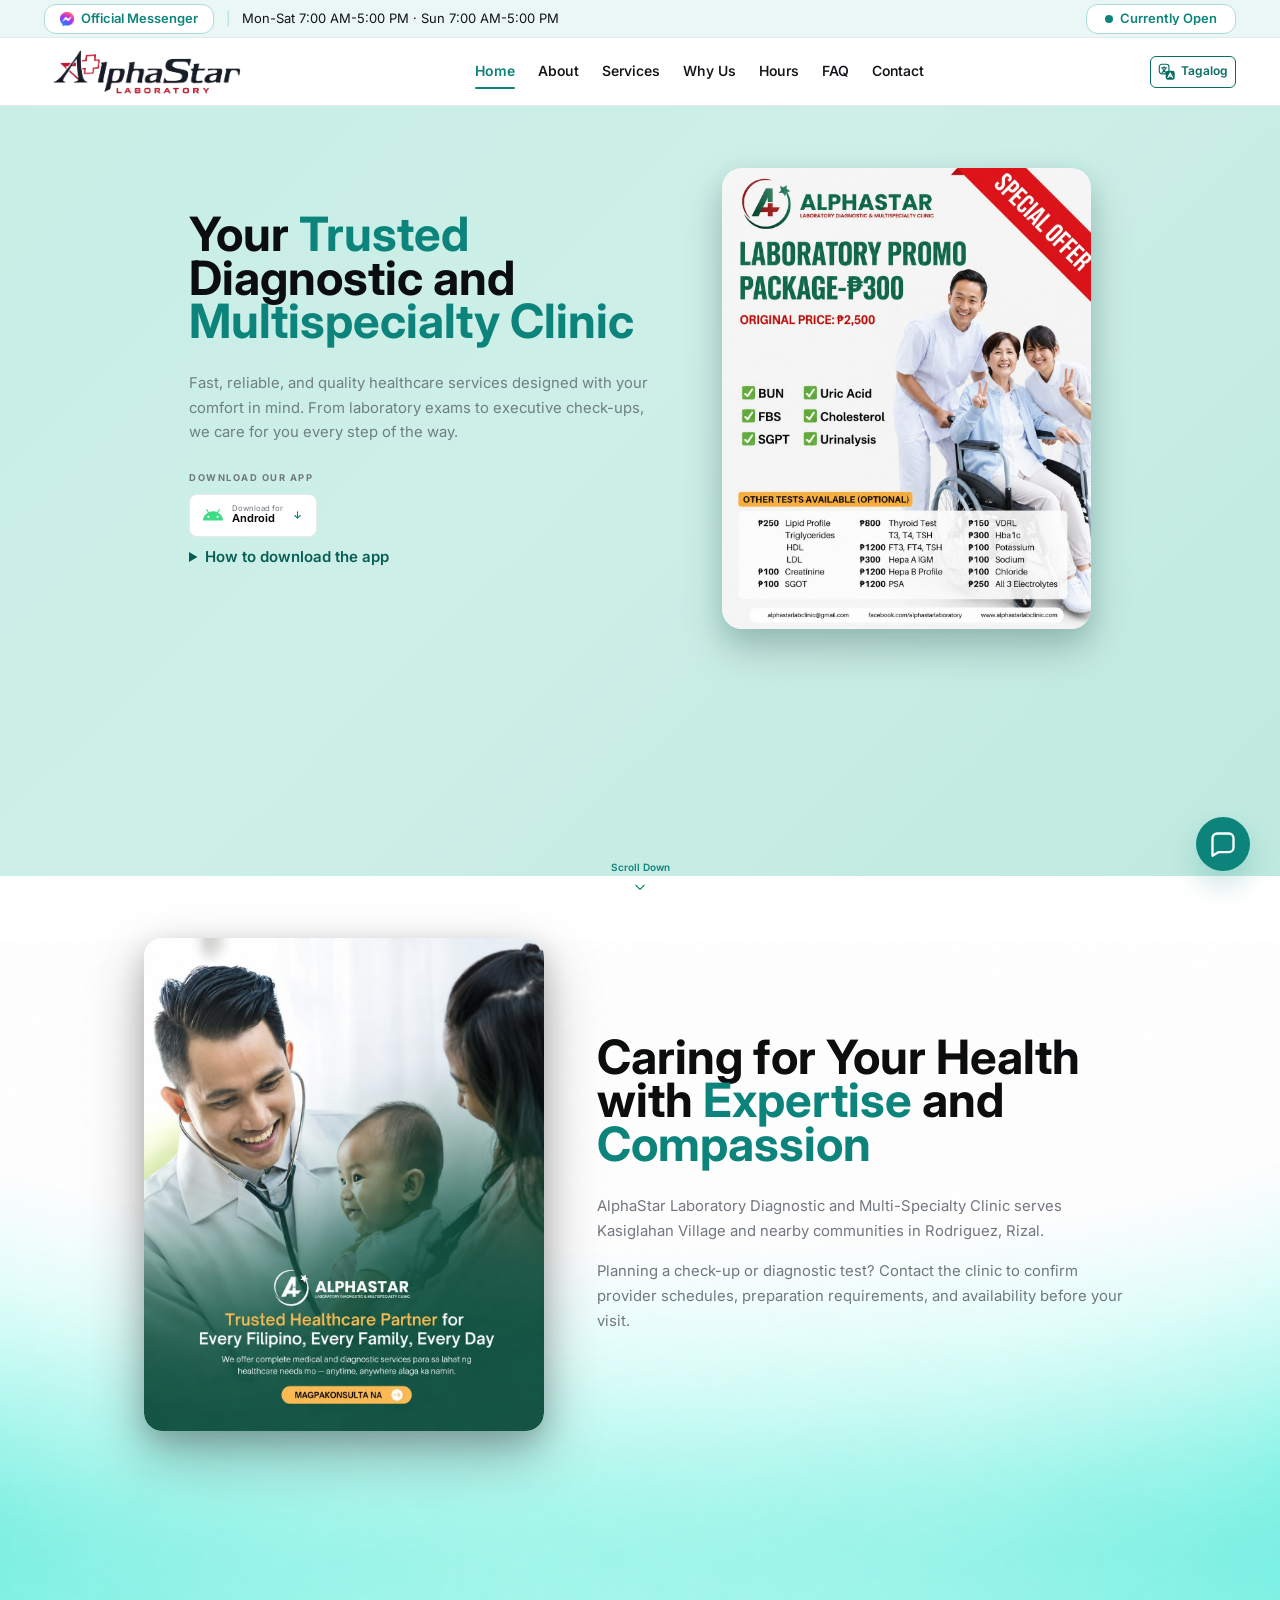
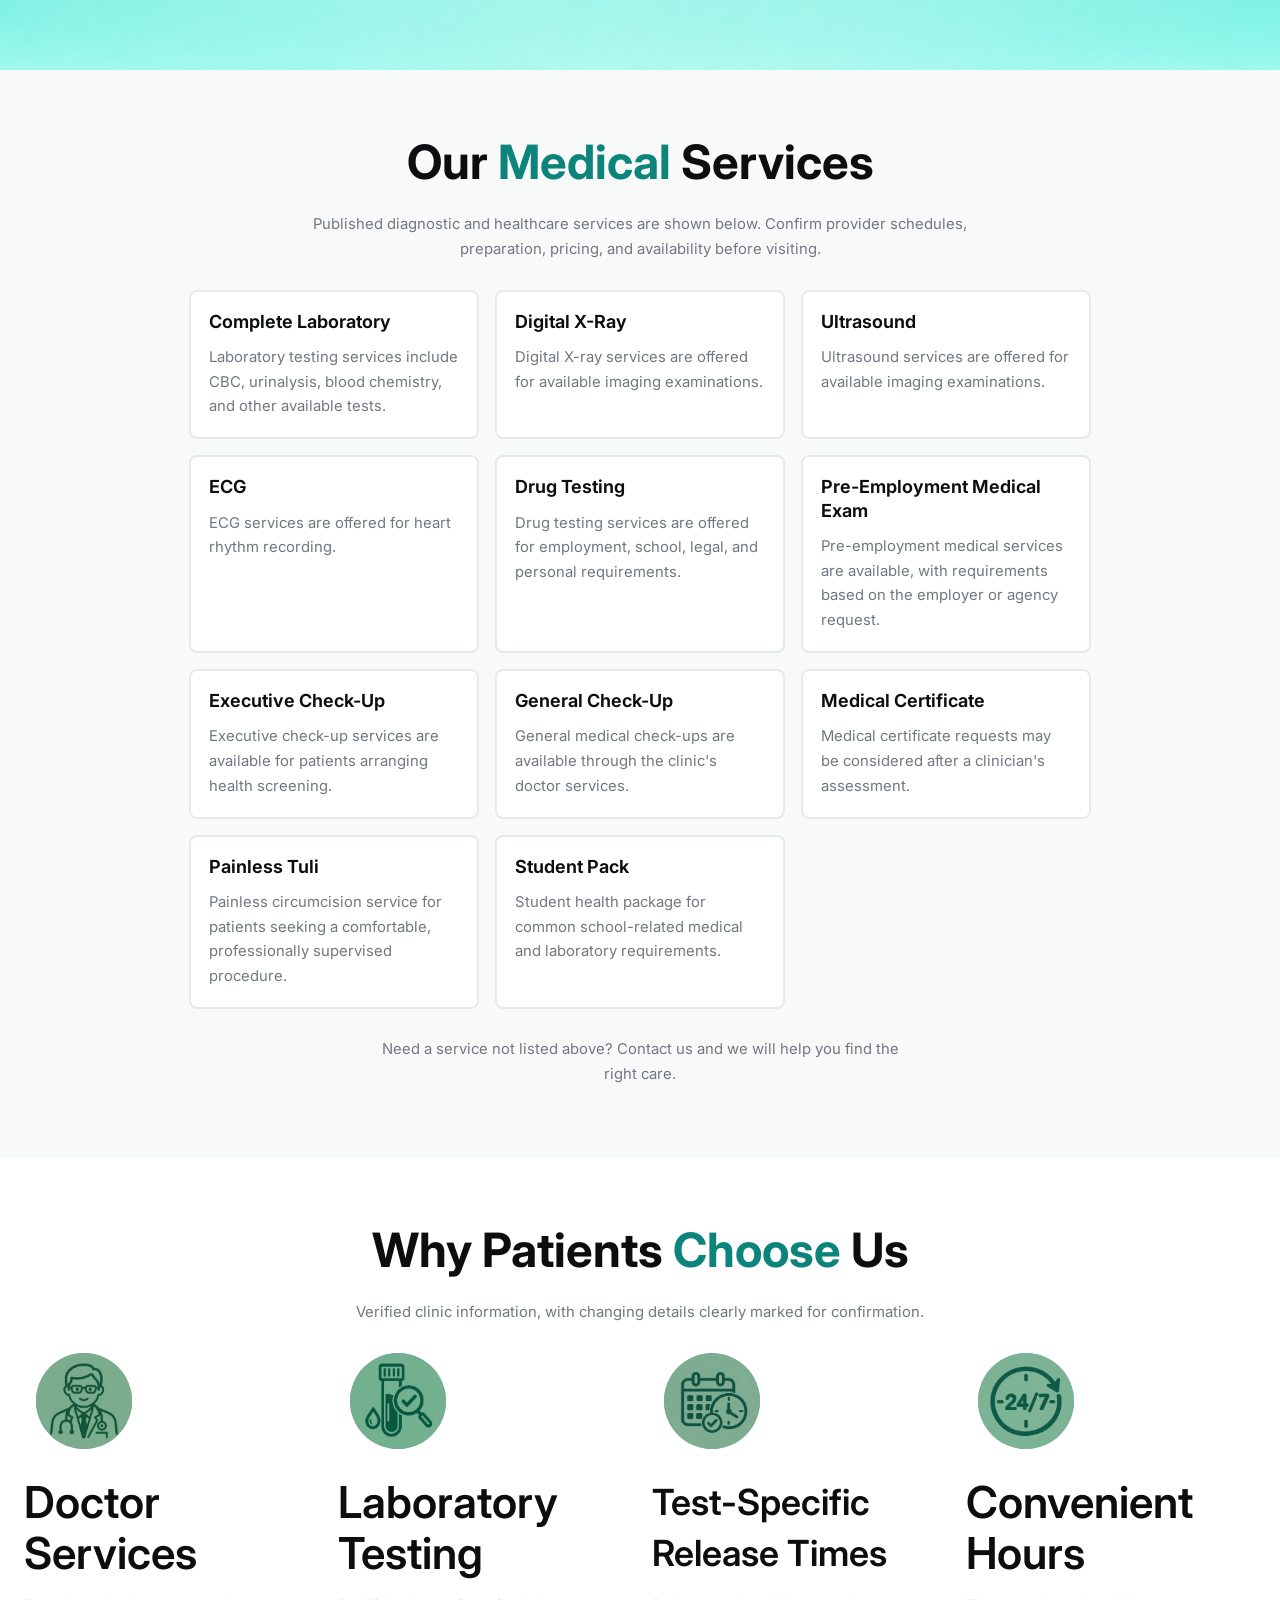
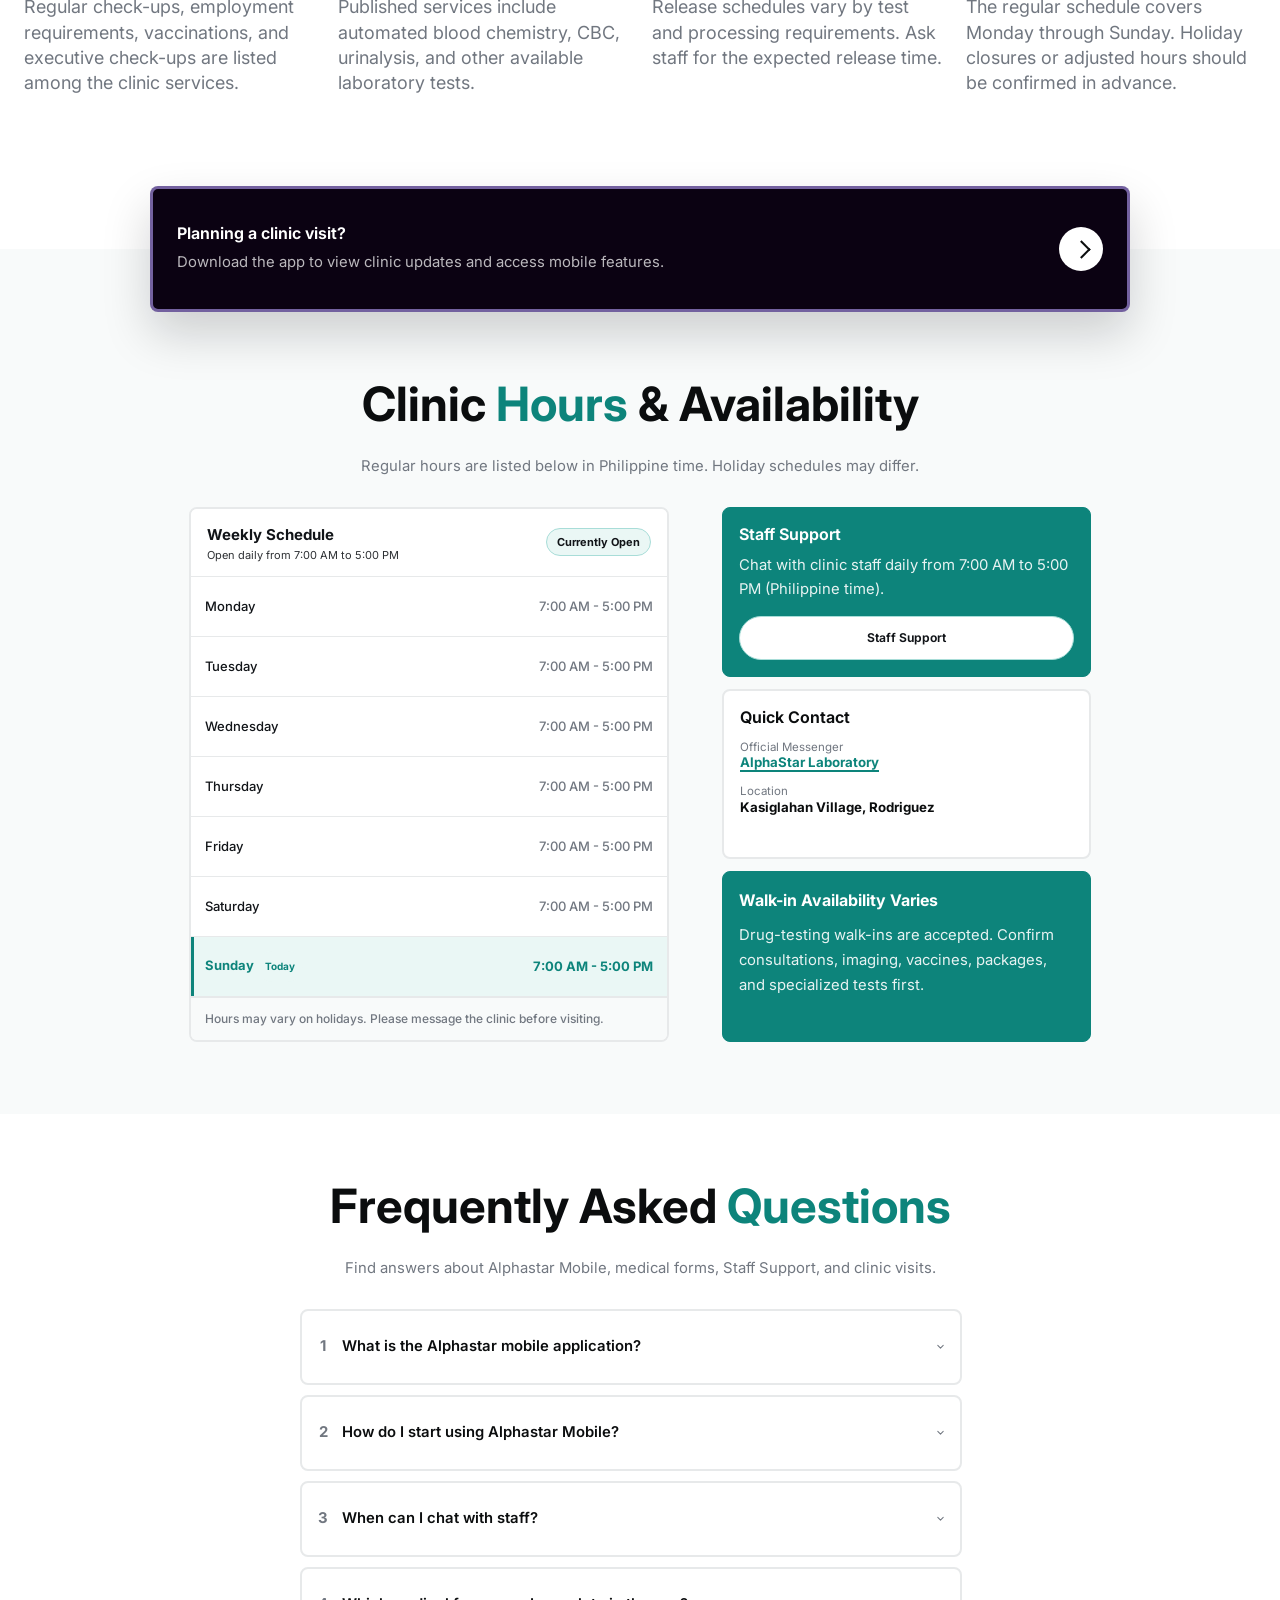
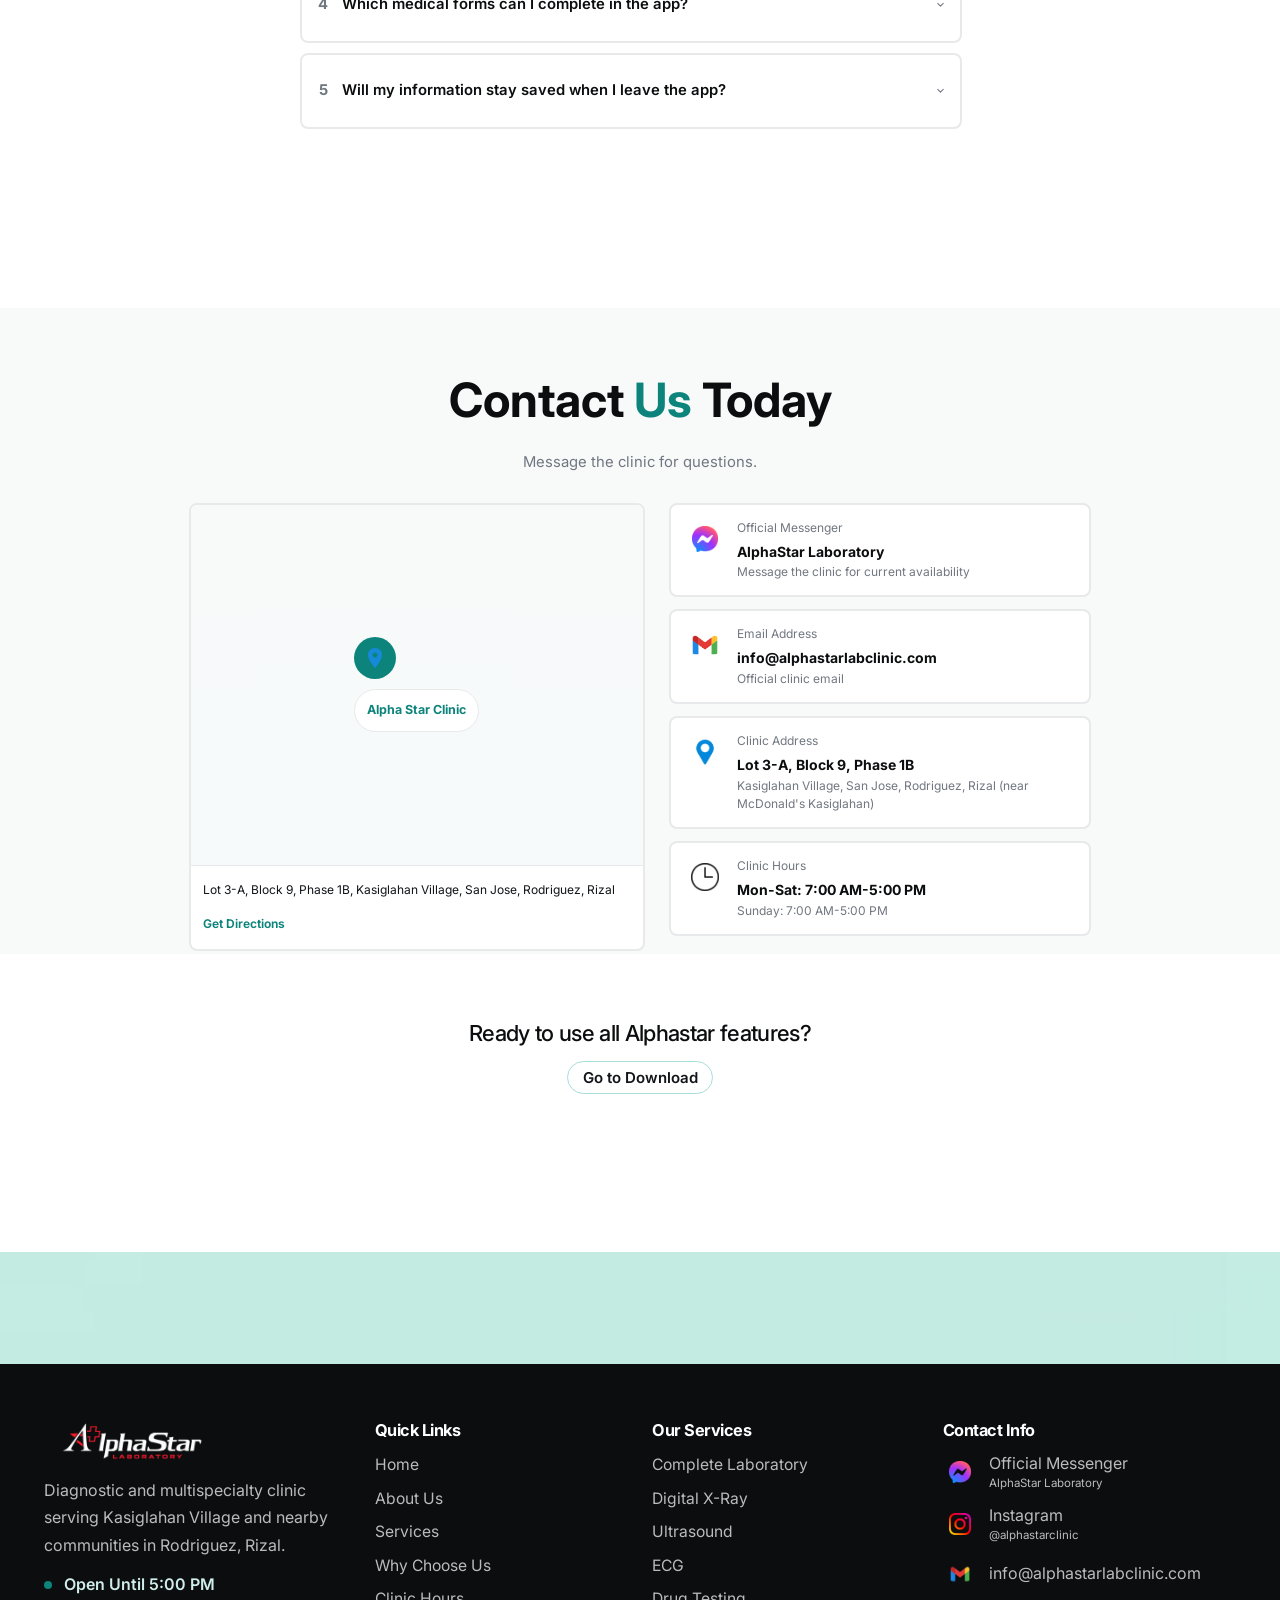
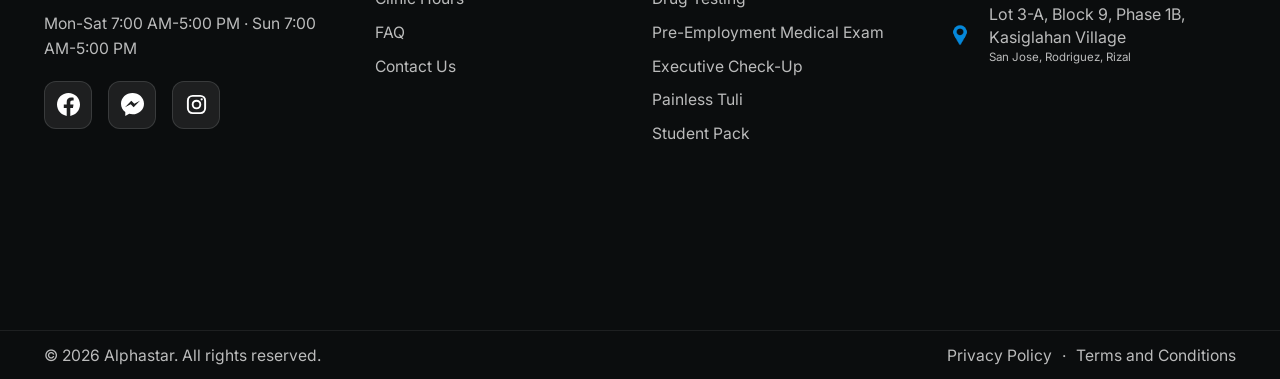
==== index.html @ 66fc7833 "Keep demo screens readable in the Android download guide" ====
<!DOCTYPE html>
<html lang="en">
<head>
  <meta charset="UTF-8" />
  <meta name="viewport" content="width=device-width, initial-scale=1.0" />
  <meta name="description" content="Alphastar - Trusted laboratory, diagnostic, and multispecialty clinic in Rodriguez, Rizal." />
  <meta name="application-name" content="Alphastar" />
  <title>Alphastar - Diagnostic and Multispecialty Clinic</title>
  <link rel="canonical" href="https://alphastarkasiglahan.com/" />
  <link rel="icon" type="image/png" sizes="200x200" href="assets/images/alphastarlogo.png" />
  <link rel="apple-touch-icon" href="assets/images/alphastarlogo.png" />
  <meta property="og:type" content="website" />
  <meta property="og:site_name" content="Alphastar" />
  <meta property="og:title" content="Alphastar - Diagnostic and Multispecialty Clinic" />
  <meta property="og:description" content="Trusted laboratory, diagnostic, and multispecialty clinic in Rodriguez, Rizal." />
  <meta property="og:url" content="https://alphastarkasiglahan.com/" />
  <meta property="og:image" content="https://alphastarkasiglahan.com/assets/images/alphastarlogo.png" />
  <meta property="og:image:width" content="200" />
  <meta property="og:image:height" content="200" />
  <meta property="og:image:alt" content="Alphastar logo" />
  <link rel="preconnect" href="https://fonts.googleapis.com" />
  <link rel="preconnect" href="https://fonts.gstatic.com" crossorigin />
  <link href="https://fonts.googleapis.com/css2?family=Inter:wght@300;400;500;600;700;800&amp;display=swap" rel="stylesheet" />
  <link rel="stylesheet" href="assets/css/main.css" />
  <link rel="stylesheet" href="assets/css/navbar.css?v=20261012-2" />
  <link rel="stylesheet" href="assets/css/hero.css?v=20260906-3" />
  <link rel="stylesheet" href="assets/css/about.css" />
  <link rel="stylesheet" href="assets/css/services.css" />
  <link rel="stylesheet" href="assets/css/why-us.css" />
  <link rel="stylesheet" href="assets/css/hours.css" />
  <link rel="stylesheet" href="assets/css/faq.css?v=20261011-1" />
  <link rel="stylesheet" href="assets/css/contact.css" />
  <link rel="stylesheet" href="assets/css/footer.css?v=20261012-1" />
  <link rel="stylesheet" href="assets/css/floating-btn.css?v=20260913-1" />
  <link rel="stylesheet" href="assets/css/premium-redesign.css?v=20261011-3" />
  <link rel="stylesheet" href="assets/css/section-layout.css?v=20261125-download-layout" />
  <link rel="stylesheet" href="assets/css/clinic-assistant.css?v=20261115-chat-flow" />
  <link rel="stylesheet" href="assets/css/site-language.css?v=20261012-6" />
  <link rel="stylesheet" href="assets/css/mobile-chrome.css?v=20261103-2" />
</head>
<body>
  <nav id="navbar">
    <div class="navbar-topbar">
      <div class="container topbar-inner" id="clinic-info" role="region" aria-label="Clinic information">
        <div class="topbar-left">
          <div class="topbar-messenger-item">
            <a href="https://m.me/alphastarlaboratory" target="_blank" rel="noopener" class="topbar-phone" aria-label="Message Alpha Star Laboratory Clinic on Messenger">
              <img class="messenger-logo-icon topbar-phone-icon" src="assets/images/messenger.png" alt="" aria-hidden="true" />
              <span data-i18n="messenger.official">Official Messenger</span>
            </a>
          </div>
          <span class="topbar-divider">|</span>
          <span class="topbar-hours"><span class="topbar-hours-session"><span data-i18n="days.monSat">Mon-Sat</span> <span class="topbar-time-range">7:00 AM-5:00 PM</span></span><span class="topbar-hours-divider"> &middot; </span><span class="topbar-hours-session"><span data-i18n="days.sun">Sun</span> <span class="topbar-time-range">7:00 AM-5:00 PM</span></span></span>
        </div>
        <div class="topbar-right">
          <span class="topbar-walkin"><span class="pulse-dot green-pulse"></span><span class="topbar-open-text">Currently Open</span></span>
        </div>
      </div>
    </div>
    <div class="navbar-main">
      <div class="container navbar-inner">
        <button type="button" class="navbar-logo" onclick="scrollToSection('#home')" aria-label="Go to home" data-i18n-aria-label="action.home">
          <img src="assets/images/Logo.png" alt="Alpha Star Laboratory Clinic" class="navbar-wordmark" />
        </button>
        <ul class="navbar-links" id="navbar-links">
          <li><a href="#home" class="nav-link" data-section="home" data-i18n="nav.home">Home</a></li>
          <li><a href="#about" class="nav-link" data-section="about" data-i18n="nav.about">About</a></li>
          <li><a href="#services" class="nav-link" data-section="services" data-i18n="nav.services">Services</a></li>
          <li><a href="#why-us" class="nav-link" data-section="why-us" data-i18n="nav.why">Why Us</a></li>
          <li><a href="#hours" class="nav-link" data-section="hours" data-i18n="nav.hours">Hours</a></li>
          <li><a href="#faq" class="nav-link" data-section="faq" data-i18n="nav.faq">FAQ</a></li>
          <li><a href="#contact" class="nav-link" data-section="contact" data-i18n="nav.contact">Contact</a></li>
        </ul>
        <div class="navbar-cta-group">
          <button type="button" class="site-language-toggle language-switch" id="site-language-toggle" aria-label="Switch website to Tagalog" title="Switch website to Tagalog" hidden><span class="language-switch-box"><svg class="site-language-icon language-switch-icon" viewBox="0 0 28 28" fill="none" aria-hidden="true" focusable="false"><rect x="2" y="2" width="15" height="15" rx="4" stroke="currentColor" stroke-width="1.8" /><path d="M5.5 7.5h8M9.5 5.5v2M7.2 7.5c.4 3.7 2.4 5.8 5.5 7.4M11.8 7.5c-.4 3.7-2.4 5.8-5.5 7.4" stroke="currentColor" stroke-width="1.6" stroke-linecap="round" stroke-linejoin="round" /><rect x="12" y="12" width="14" height="14" rx="3.5" fill="currentColor" /><path d="m15.5 22.5 3.5-7 3.5 7M16.5 20.5h5" stroke="#fff" stroke-width="1.8" stroke-linecap="round" stroke-linejoin="round" /></svg><span class="site-language-label">Tagalog</span></span></button>
          <button type="button" class="hamburger-btn" id="hamburger-btn" aria-label="Open menu" aria-expanded="false" aria-controls="mobile-menu">
            <span class="hamburger-bar"></span>
            <span class="hamburger-bar"></span>
            <span class="hamburger-bar"></span>
          </button>
        </div>
      </div>
    </div>
    <div class="mobile-menu" id="mobile-menu" hidden inert>
      <div class="mobile-menu-header"><h2 id="mobile-menu-title">Menu</h2><button type="button" class="mobile-menu-close" id="mobile-menu-close" aria-label="Close menu" data-i18n-aria-label="menu.close">&times;</button></div>
      <div class="mobile-menu-links">
      <a href="#home" class="mobile-link" data-i18n="nav.home">Home</a>
      <a href="#about" class="mobile-link" data-i18n="nav.about">About</a>
      <a href="#services" class="mobile-link" data-i18n="nav.services">Services</a>
      <a href="#why-us" class="mobile-link" data-i18n="nav.why">Why Us</a>
      <a href="#hours" class="mobile-link" data-i18n="nav.hours">Hours</a>
      <a href="#faq" class="mobile-link" data-i18n="nav.faq">FAQ</a>
      <a href="#contact" class="mobile-link" data-i18n="nav.contact">Contact</a>
      </div>
    </div>
  </nav>
  <div class="mobile-menu-backdrop" id="mobile-menu-backdrop" hidden aria-hidden="true"></div>
  <main>
    <section id="home" class="hero-section">
      <div class="hero-bg-decor" aria-hidden="true">
        <div class="hero-outline hero-outline-1"></div>
        <div class="hero-outline hero-outline-2"></div>
        <div class="hero-circle hero-circle-1"></div>
        <div class="hero-circle hero-circle-2"></div>
      </div>
      <div class="container hero-grid">
        <div class="hero-content">
          <div class="hero-branding">
            <h1 class="hero-heading">
              <span class="hero-heading-line"><span data-i18n="hero.your">Your</span> <span class="text-teal" data-i18n="hero.trusted">Trusted</span></span>
              <span class="hero-heading-line" data-i18n="hero.diagnostic">Diagnostic and</span>
              <span class="hero-heading-line"><span class="text-teal" data-i18n="hero.clinic">Multispecialty Clinic</span></span>
            </h1>
          </div>
          <p class="hero-subtext" data-i18n="hero.intro">Fast, reliable, and quality healthcare services designed with your comfort in mind. From laboratory exams to executive check-ups, we care for you every step of the way.</p>
          <div id="app-download">
            <div class="hero-download hero-download-single">
              <p class="download-label" data-i18n="download.heading">DOWNLOAD OUR APP</p>
              <a class="app-download-btn android-download-btn" href="https://github.com/sambal01/alphastar-web/releases/download/mobile-v1.0.95/Alphastar-1.0.95-build96.apk" data-app-download data-download-missing="false" aria-disabled="false">
                <img src="assets/images/android-logo.svg" alt="" class="chrome-icon-img android-logo" aria-hidden="true" />
                <span class="chrome-btn-text"><span class="chrome-btn-sub" data-i18n="download.for">Download for</span> <span class="chrome-btn-main">Android</span></span>
                <span class="chrome-btn-arrow" aria-hidden="true"></span>
              </a>
            </div>
            <details class="download-guide">
              <summary><span id="download-guide-title" data-i18n="download.guide">How to download the app</span></summary>
              <video controls playsinline preload="none" width="1280" height="720" aria-labelledby="download-guide-title" poster="assets/videos/how-to-download-poster.webp">
                <source src="assets/videos/how-to-download.mp4?v=clear-guide-20261125" type="video/mp4" />
                <a href="assets/videos/how-to-download.mp4?v=clear-guide-20261125" data-i18n="download.openGuide">Open the download guide video</a>
              </video>
            </details>
          </div>
        </div>
        <div class="hero-image-wrap">
          <div class="hero-img-frame hero-offer-frame">
            <div class="offer-carousel hero-offer-carousel" data-offers role="region" aria-roledescription="carousel" aria-label="Alpha Star Clinic offers">
              <div class="offer-track" data-offer-track>
                <div class="offer-slide" data-offer-slide role="group" aria-roledescription="slide" aria-label="Offer 1 of 3">
                  <img src="assets/images/offer1.jpg" alt="Alpha Star laboratory promotion poster" width="1122" height="1402" fetchpriority="high" />
                </div>
                <div class="offer-slide" data-offer-slide role="group" aria-roledescription="slide" aria-label="Offer 2 of 3" aria-hidden="true">
                  <img src="assets/images/offer2.jpg" alt="Alpha Star circumcision package poster" width="1122" height="1402" loading="lazy" />
                </div>
                <div class="offer-slide offer-slide-fill" data-offer-slide role="group" aria-roledescription="slide" aria-label="Offer 3 of 3" aria-hidden="true">
                  <img src="assets/images/offer3.jpg" alt="Alpha Star services and packages poster" width="1080" height="1322" loading="lazy" />
                </div>
              </div>
            </div>
          </div>
        </div>
      </div>
    </section>

    <div class="hero-section-boundary">
      <button type="button" class="scroll-indicator" onclick="scrollToSection('#about')" aria-label="Scroll down" data-i18n-aria-label="action.scroll"><span data-i18n="action.scroll">Scroll Down</span><span class="scroll-arrow" aria-hidden="true"></span></button>
    </div>

    <section id="about" class="about-section content-section reveal">
      <div class="container">
        <div class="about-grid">
          <div class="about-content">
            <h2><span data-i18n="about.heading">Caring for Your Health with</span> <span class="text-teal" data-i18n="about.expertise">Expertise</span> <span data-i18n="word.and">and</span> <span class="text-teal" data-i18n="about.compassion">Compassion</span></h2>
            <p data-i18n="about.intro">AlphaStar Laboratory Diagnostic and Multi-Specialty Clinic serves Kasiglahan Village and nearby communities in Rodriguez, Rizal.</p>
            <p data-i18n="about.visit">Planning a check-up or diagnostic test? Contact the clinic to confirm provider schedules, preparation requirements, and availability before your visit.</p>
          </div>
          <div class="about-image-side">
            <div class="about-img-wrap">
              <img src="assets/images/staff.jpg" alt="Healthcare professional caring for a child in a clinic" data-i18n-alt="about.image" class="about-img" width="1130" height="1392" />
              <div class="about-img-border-frame"></div>
            </div>
          </div>
        </div>
      </div>
    </section>

    <section id="services" class="services-section content-section reveal">
      <div class="container">
        <div class="section-header">
          <h2><span data-i18n="services.our">Our</span> <span class="text-teal" data-i18n="services.medical">Medical</span> <span data-i18n="services.services">Services</span></h2>
          <p data-i18n="services.intro">Published diagnostic and healthcare services are shown below. Confirm provider schedules, preparation, pricing, and availability before visiting.</p>
        </div>
        <div class="services-grid" id="services-grid"></div>
        <div class="services-cta">
          <p data-i18n="services.more">Need a service not listed above? Contact us and we will help you find the right care.</p>
        </div>
      </div>
    </section>

    <section id="why-us" class="why-section content-section reveal">
      <div class="container">
        <div class="section-header">
          <h2><span data-i18n="why.patients">Why Patients</span> <span class="text-teal" data-i18n="why.choose">Choose</span> <span data-i18n="why.us">Us</span></h2>
          <p data-i18n="why.intro">Verified clinic information, with changing details clearly marked for confirmation.</p>
        </div>
        <div class="why-grid">
          <article class="why-card">
            <div class="why-feature-icon why-feature-icon-doctor" aria-hidden="true">
              <img src="assets/images/doctor.png" alt="" width="96" height="96" />
            </div>
            <h3 data-i18n="why.doctor">Doctor Services</h3>
            <p data-i18n="why.doctorDesc">Regular check-ups, employment requirements, vaccinations, and executive check-ups are listed among the clinic services.</p>
          </article>
          <article class="why-card">
            <div class="why-feature-icon" aria-hidden="true">
              <img src="assets/images/lab.png" alt="" width="96" height="96" />
            </div>
            <h3 data-i18n="why.lab">Laboratory Testing</h3>
            <p data-i18n="why.labDesc">Published services include automated blood chemistry, CBC, urinalysis, and other available laboratory tests.</p>
          </article>
          <article class="why-card">
            <div class="why-feature-icon why-feature-icon-hours" aria-hidden="true">
              <img src="assets/images/hours.png" alt="" width="96" height="96" />
            </div>
            <h3 class="why-release-title"><span data-i18n="why.testSpecific">Test-Specific</span> <span data-i18n="why.release">Release Times</span></h3>
            <p data-i18n="why.releaseDesc">Release schedules vary by test and processing requirements. Ask staff for the expected release time.</p>
          </article>
          <article class="why-card">
            <div class="why-feature-icon" aria-hidden="true">
              <img src="assets/images/twenty47.png" alt="" width="96" height="96" />
            </div>
            <h3 data-i18n="why.hours">Convenient Hours</h3>
            <p data-i18n="why.hoursDesc">The regular schedule covers Monday through Sunday. Holiday closures or adjusted hours should be confirmed in advance.</p>
          </article>
        </div>
        <div class="why-cta-banner" role="region" aria-roledescription="carousel" aria-label="Clinic visit and questions">
          <div class="cta-banner-decor-1"></div>
          <div class="cta-banner-decor-2"></div>
          <div class="cta-banner-content">
            <div class="cta-banner-copy why-cta-slides" id="why-cta-slides" aria-live="off">
              <div class="why-cta-track">
                <div class="why-cta-slide is-active" data-cta-action="home" role="group" aria-roledescription="slide" aria-label="1 of 2">
                  <h3 data-i18n="banner.visit">Planning a clinic visit?</h3>
                  <p data-i18n="banner.visitDesc">Download the app to view clinic updates and access mobile features.</p>
                </div>
                <div class="why-cta-slide" data-cta-action="faq" role="group" aria-roledescription="slide" aria-label="2 of 2" aria-hidden="true">
                  <h3 data-i18n="banner.question">Have a question?</h3>
                  <p data-i18n="banner.questionDesc">Ask us about services, test preparation, or clinic information. We are here to help.</p>
                </div>
              </div>
            </div>
            <div class="cta-banner-btns">
              <button type="button" class="cta-arrow-btn" aria-label="Go to Home"><span class="visually-hidden">Go to Home</span><span class="cta-arrow-icon" aria-hidden="true"></span></button>
            </div>
          </div>
        </div>
      </div>
    </section>

    <section id="hours" class="hours-section content-section reveal">
      <div class="container">
        <div class="section-header">
          <h2><span data-i18n="hours.clinic">Clinic</span> <span class="text-teal" data-i18n="hours.hours">Hours</span> <span data-i18n="hours.availability">&amp; Availability</span></h2>
          <p data-i18n="hours.intro">Regular hours are listed below in Philippine time. Holiday schedules may differ.</p>
        </div>
        <div class="hours-grid">
          <div class="hours-schedule-card">
            <div class="hours-card-header">
              <div class="hours-card-title">
                <div><strong data-i18n="hours.weekly">Weekly Schedule</strong><span data-i18n="hours.daily">Open daily from 7:00 AM to 5:00 PM</span></div>
              </div>
              <div class="open-now-badge"><span class="hours-open-state">Currently Open</span></div>
            </div>
            <div class="days-list" id="days-list"></div>
            <div class="hours-note">
              <span data-i18n="hours.note">Hours may vary on holidays. Please message the clinic before visiting.</span>
            </div>
          </div>
          <div class="hours-info-cards">
            <div class="info-card-teal">
              <h3 data-i18n="hours.support">Staff Support</h3>
              <p data-i18n="hours.supportDesc">Chat with clinic staff daily from 7:00 AM to 5:00 PM (Philippine time).</p>
              <button type="button" class="btn-white-teal hours-home-btn" onclick="scrollToSection('#contact')" data-i18n="hours.support">Staff Support</button>
            </div>
            <div class="info-card-white">
              <h3 data-i18n="hours.contact">Quick Contact</h3>
              <a href="https://m.me/alphastarlaboratory" target="_blank" rel="noopener" class="quick-contact-row">
                <div><small data-i18n="messenger.official">Official Messenger</small><strong>AlphaStar Laboratory</strong></div>
              </a>
              <div class="quick-contact-row">
                <div><small data-i18n="contact.location">Location</small><strong>Kasiglahan Village, Rodriguez</strong></div>
              </div>
            </div>
            <div class="info-card-teal">
              <div class="walkin-row">
                <strong data-i18n="hours.walkin">Walk-in Availability Varies</strong>
              </div>
              <p data-i18n="hours.walkinDesc">Drug-testing walk-ins are accepted. Confirm consultations, imaging, vaccines, packages, and specialized tests first.</p>
            </div>
          </div>
        </div>
      </div>
    </section>

    <section id="faq" class="faq-section content-section reveal">
      <div class="container">
        <div class="section-header">
          <h2><span data-i18n="faq.frequently">Frequently Asked</span> <span class="text-teal" data-i18n="faq.questions">Questions</span></h2>
          <p data-i18n="faq.intro">Find answers about Alphastar Mobile, medical forms, Staff Support, and clinic visits.</p>
        </div>
        <div class="faq-grid faq-grid-centered">
          <div class="faq-content">
            <div class="faq-accordion" id="faq-accordion"></div>
          </div>
        </div>
      </div>
    </section>

    <section id="contact" class="contact-section content-section reveal">
      <div class="container">
        <div class="section-header">
          <h2><span data-i18n="contact.contact">Contact</span> <span class="text-teal" data-i18n="contact.us">Us</span> <span data-i18n="contact.today">Today</span></h2>
          <p data-i18n="contact.intro">Message the clinic for questions.</p>
        </div>
        <div class="contact-grid contact-grid-centered">
          <div class="contact-info-side" role="region" aria-label="Clinic map and contact details">
            <div class="map-placeholder">
              <div class="map-live-frame">
                <iframe class="map-embed" src="https://maps.google.com/maps?q=Lot%203-A%20Block%209%20Phase%201B%20Kasiglahan%20Village%20San%20Jose%20Rodriguez%20Rizal&amp;z=17&amp;output=embed" loading="lazy" referrerpolicy="no-referrer-when-downgrade" title="Alpha Star Laboratory Clinic map"></iframe>
                <div class="map-center-pin"><div><span class="map-center-marker"><svg width="18" height="18" viewBox="0 0 24 24" fill="currentColor" aria-hidden="true"><path d="M12 2C8.13 2 5 5.13 5 9c0 5.25 7 13 7 13s7-7.75 7-13c0-3.87-3.13-7-7-7zm0 9.5c-1.38 0-2.5-1.12-2.5-2.5s1.12-2.5 2.5-2.5 2.5 1.12 2.5 2.5-1.12 2.5-2.5 2.5z"></path></svg></span><div class="map-center-label">Alpha Star Clinic</div></div></div>
              </div>
              <div class="map-footer"><span>Lot 3-A, Block 9, Phase 1B, Kasiglahan Village, San Jose, Rodriguez, Rizal</span><a href="https://maps.google.com/?q=Lot+3-A+Block+9+Phase+1B+Kasiglahan+Village+San+Jose+Rodriguez+Rizal" target="_blank" rel="noopener" class="map-directions-link">Get Directions</a></div>
            </div>
            <div class="contact-info-cards" role="region" aria-label="Clinic contact details">
              <a href="https://m.me/alphastarlaboratory" target="_blank" rel="noopener" class="info-card-item">
                <span class="info-icon info-icon-teal" aria-hidden="true">
                  <img class="messenger-logo-icon" src="assets/images/messenger.png" alt="" aria-hidden="true" />
                </span>
                <div>
                  <small data-i18n="messenger.official">Official Messenger</small>
                  <strong>AlphaStar Laboratory</strong>
                  <span data-i18n="contact.availability">Message the clinic for current availability</span>
                </div>
              </a>
              <a href="mailto:info@alphastarlabclinic.com" class="info-card-item">
                <span class="info-icon info-icon-teal info-icon-email" aria-hidden="true">
                  <img class="system-email-icon" src="assets/images/email.png" alt="" aria-hidden="true" />
                </span>
                <div>
                  <small data-i18n="contact.email">Email Address</small>
                  <strong>info@alphastarlabclinic.com</strong>
                  <span data-i18n="contact.officialEmail">Official clinic email</span>
                </div>
              </a>
              <a href="https://maps.google.com/?q=Lot+3-A+Block+9+Phase+1B+Kasiglahan+Village+San+Jose+Rodriguez+Rizal" target="_blank" rel="noopener" class="info-card-item">
                <span class="info-icon info-icon-teal" aria-hidden="true">
                  <img class="system-location-icon" src="assets/images/location.png" alt="" aria-hidden="true" />
                </span>
                <div>
                  <small data-i18n="contact.address">Clinic Address</small>
                  <strong>Lot 3-A, Block 9, Phase 1B</strong>
                  <span data-i18n="contact.near">Kasiglahan Village, San Jose, Rodriguez, Rizal (near McDonald's Kasiglahan)</span>
                </div>
              </a>
              <a href="#hours" class="info-card-item">
                <span class="info-icon info-icon-teal info-icon-hours" aria-hidden="true">
                  <img class="system-clock-icon" src="assets/images/clock.png" alt="" aria-hidden="true" />
                </span>
                <div>
                  <small data-i18n="contact.hours">Clinic Hours</small>
                  <strong data-i18n="contact.monSat">Mon-Sat: 7:00 AM-5:00 PM</strong>
                  <span data-i18n="contact.sun">Sunday: 7:00 AM-5:00 PM</span>
                </div>
              </a>
            </div>
          </div>
        </div>
      </div>
    </section>
    <section class="bottom-cta" aria-labelledby="bottom-cta-title">
      <div class="container bottom-cta-inner">
        <h2 id="bottom-cta-title" data-i18n="bottom.ready">Ready to use all Alphastar features?</h2>
        <div class="bottom-cta-actions">
          <button type="button" class="btn-outline-teal bottom-cta-secondary" onclick="scrollToSection('#home')" data-i18n="bottom.download">Go to Download</button>
        </div>
      </div>
    </section>
    <img class="contact-bottom-image" src="assets/images/traingledaw.jpg" alt="" aria-hidden="true" />
  </main>  <footer class="site-footer">
    <div class="container footer-grid">
      <div class="footer-brand">
        <img src="assets/images/Logo2 (2).png" alt="Alpha Star Laboratory Clinic" class="footer-logo footer-logo-image" />
        <p data-i18n="footer.intro">Diagnostic and multispecialty clinic serving Kasiglahan Village and nearby communities in Rodriguez, Rizal.</p>
        <div class="footer-open-status"><span class="pulse-dot green-pulse"></span><span class="footer-open-text">Checking regular hours&hellip;</span></div>
        <small class="footer-hours-text" data-i18n="footer.hours">Mon-Sat 7:00 AM-5:00 PM &middot; Sun 7:00 AM-5:00 PM</small>
        <div class="footer-socials">
          <a href="https://www.facebook.com/alphastarlaboratory/" target="_blank" rel="noopener" class="social-btn" aria-label="Official AlphaStar Facebook"><svg class="footer-social-icon" viewBox="0 0 24 24" fill="currentColor" aria-hidden="true"><path d="M24 12.073c0-6.627-5.373-12-12-12S0 5.446 0 12.073c0 5.99 4.388 10.954 10.125 11.854v-8.385H7.078v-3.47h3.047V9.43c0-3.007 1.792-4.669 4.533-4.669 1.312 0 2.686.235 2.686.235v2.953H15.83c-1.491 0-1.956.925-1.956 1.874v2.25h3.328l-.532 3.47h-2.796v8.385C19.612 23.027 24 18.062 24 12.073z"></path></svg></a>
          <a href="https://m.me/alphastarlaboratory" target="_blank" rel="noopener" class="social-btn" aria-label="Official AlphaStar Messenger"><svg class="footer-social-icon" viewBox="0 0 24 24" fill="currentColor" aria-hidden="true"><path d="M12 0C5.373 0 0 4.975 0 11.111c0 3.497 1.745 6.616 4.472 8.652V24l4.086-2.242c1.09.301 2.246.464 3.442.464 6.627 0 12-4.975 12-11.111S18.627 0 12 0zm1.193 14.963l-3.056-3.259-5.963 3.259 6.559-6.963 3.13 3.259 5.889-3.259-6.559 6.963z"></path></svg></a>
          <a href="https://www.instagram.com/alphastarclinic?igsi=MXM4amE1MG03ajd6ZA==" target="_blank" rel="noopener" class="social-btn" aria-label="Official AlphaStar Instagram"><svg class="footer-social-icon" viewBox="0 0 24 24" fill="none" aria-hidden="true"><rect x="3" y="3" width="18" height="18" rx="5" stroke="currentColor" stroke-width="2"></rect><circle cx="12" cy="12" r="4" stroke="currentColor" stroke-width="2"></circle><circle cx="17.4" cy="6.6" r="1.2" fill="currentColor"></circle></svg></a>
        </div>
      </div>
      <div class="footer-col"><h4 data-i18n="footer.links">Quick Links</h4><ul><li><a href="#home" data-i18n="nav.home">Home</a></li><li><a href="#about" data-i18n="footer.about">About Us</a></li><li><a href="#services" data-i18n="nav.services">Services</a></li><li><a href="#why-us" data-i18n="footer.why">Why Choose Us</a></li><li><a href="#hours" data-i18n="contact.hours">Clinic Hours</a></li><li><a href="#faq" data-i18n="nav.faq">FAQ</a></li><li><a href="#contact" data-i18n="footer.contact">Contact Us</a></li></ul></div>
      <div class="footer-col"><h4 data-i18n="footer.services">Our Services</h4><ul><li><a href="#services" data-i18n="service.1.title">Complete Laboratory</a></li><li><a href="#services" data-i18n="service.2.title">Digital X-Ray</a></li><li><a href="#services" data-i18n="service.3.title">Ultrasound</a></li><li><a href="#services" data-i18n="service.4.title">ECG</a></li><li><a href="#services" data-i18n="service.5.title">Drug Testing</a></li><li><a href="#services" data-i18n="service.6.title">Pre-Employment Medical Exam</a></li><li><a href="#services" data-i18n="service.7.title">Executive Check-Up</a></li><li><a href="#services" data-i18n="service.11.title">Painless Tuli</a></li><li><a href="#services" data-i18n="service.12.title">Student Pack</a></li></ul></div>
      <div class="footer-col">
        <h4 data-i18n="footer.contactInfo">Contact Info</h4>
        <div class="footer-contact-list">
          <a href="https://m.me/alphastarlaboratory" target="_blank" rel="noopener" class="footer-contact-item footer-contact-link"><span class="footer-ci-icon" aria-hidden="true"><img class="footer-contact-icon footer-contact-img" src="assets/images/messenger.png" alt="" /></span><div><span data-i18n="messenger.official">Official Messenger</span><small>AlphaStar Laboratory</small></div></a>
          <a href="https://www.instagram.com/alphastarclinic?igsi=MXM4amE1MG03ajd6ZA==" target="_blank" rel="noopener" class="footer-contact-item footer-contact-link"><span class="footer-ci-icon" aria-hidden="true"><img class="footer-contact-icon footer-contact-img footer-instagram-icon" src="assets/images/instagram2.png" alt="" /></span><div><span>Instagram</span><small>@alphastarclinic</small></div></a>
          <a href="mailto:info@alphastarlabclinic.com" class="footer-contact-item footer-contact-link"><span class="footer-ci-icon" aria-hidden="true"><img class="footer-contact-icon footer-contact-img footer-email-icon" src="assets/images/email.png" alt="" /></span><span>info@alphastarlabclinic.com</span></a>
          <a href="https://maps.google.com/?q=Lot+3-A+Block+9+Phase+1B+Kasiglahan+Village+San+Jose+Rodriguez+Rizal" target="_blank" rel="noopener" class="footer-contact-item footer-contact-link"><span class="footer-ci-icon" aria-hidden="true"><img class="footer-contact-icon footer-contact-img" src="assets/images/location.png" alt="" /></span><div><span>Lot 3-A, Block 9, Phase 1B, Kasiglahan Village</span><small>San Jose, Rodriguez, Rizal</small></div></a>
        </div>
      </div>
    </div>
    <div class="footer-bottom">
      <div class="container footer-bottom-inner">
        <span>&copy; <span id="current-year">2026</span> Alphastar. <span data-i18n="footer.rights">All rights reserved.</span></span>
        <nav class="footer-legal" aria-label="Legal information" data-i18n-aria-label="a11y.legal">
          <a href="privacy-policy.html" class="footer-legal-link" data-i18n="footer.privacy">Privacy Policy</a>
          <span aria-hidden="true">&middot;</span>
          <a href="terms-and-conditions.html" class="footer-legal-link" data-i18n="footer.terms">Terms and Conditions</a>
        </nav>
      </div>
    </div>
  </footer>

  <div class="fab-container" id="fab-container" hidden>
    <div class="fab-prompt" id="fab-prompt" role="status" aria-live="polite" aria-atomic="true"></div>
    <div class="clinic-chat" id="fab-menu" role="dialog" aria-labelledby="clinic-chat-title" aria-describedby="clinic-chat-notice" aria-hidden="true" inert hidden>
      <header class="clinic-chat-header">
        <div class="clinic-chat-heading">
          <h2 id="clinic-chat-title" tabindex="-1">CHAT WITH US</h2>
        </div>
        <button type="button" class="clinic-chat-language language-switch" id="clinic-chat-language" aria-label="Switch to Tagalog" title="Switch to Tagalog"><span class="language-switch-box"><svg class="language-switch-icon" viewBox="0 0 28 28" fill="none" aria-hidden="true" focusable="false"><rect x="2" y="2" width="15" height="15" rx="4" stroke="currentColor" stroke-width="1.8" /><path d="M5.5 7.5h8M9.5 5.5v2M7.2 7.5c.4 3.7 2.4 5.8 5.5 7.4M11.8 7.5c-.4 3.7-2.4 5.8-5.5 7.4" stroke="currentColor" stroke-width="1.6" stroke-linecap="round" stroke-linejoin="round" /><rect x="12" y="12" width="14" height="14" rx="3.5" fill="currentColor" /><path d="m15.5 22.5 3.5-7 3.5 7M16.5 20.5h5" stroke="#0d847b" stroke-width="1.8" stroke-linecap="round" stroke-linejoin="round" /></svg><span class="clinic-chat-language-label">Tagalog</span></span></button>
        <button type="button" class="clinic-chat-header-button" id="clinic-chat-close" onclick="closeFab()" aria-label="Close Alphastar Assistant"><svg viewBox="0 0 24 24" fill="none" aria-hidden="true"><path d="m6 6 12 12M18 6 6 18" stroke="currentColor" stroke-width="1.8" stroke-linecap="round" /></svg></button>
      </header>
      <p class="visually-hidden" id="clinic-chat-notice">Automated guide, not live staff. Don&apos;t share PINs, passwords, codes, or medical results.</p>
      <div class="clinic-chat-intro" id="clinic-chat-intro" role="status" aria-live="polite" hidden>
        <span class="clinic-chat-intro-spinner" aria-hidden="true"></span>
        <p id="clinic-chat-intro-text">Connecting…</p>
      </div>
      <div class="clinic-chat-body" id="clinic-chat-body">
        <div class="clinic-chat-messages" id="clinic-chat-messages" role="log" aria-label="Alphastar chat messages" aria-live="polite" aria-relevant="additions text"></div>
        <div class="clinic-chat-topics" id="clinic-chat-topics" role="group" aria-label="Suggested clinic topics"></div>
        <div class="clinic-chat-typing" id="clinic-chat-typing" aria-hidden="true" hidden>
          <img class="clinic-chat-avatar" src="assets/images/alphastarlogo.png" width="40" height="40" alt="" />
          <div class="clinic-chat-typing-content">
            <div class="clinic-chat-typing-bubble"><span class="clinic-chat-typing-dot"></span><span class="clinic-chat-typing-dot"></span><span class="clinic-chat-typing-dot"></span></div>
            <p class="clinic-chat-typing-label" id="clinic-chat-typing-label">Alphastar is typing…</p>
          </div>
        </div>
      </div>
      <p class="clinic-chat-status" id="clinic-chat-status" role="status" aria-live="polite"></p>
      <form class="clinic-chat-composer" id="clinic-chat-form">
        <label class="visually-hidden" id="clinic-chat-input-label" for="clinic-chat-input">Your question about Alphastar</label>
        <textarea id="clinic-chat-input" rows="1" maxlength="600" placeholder="Type your message..." autocomplete="off" spellcheck="true" enterkeyhint="send"></textarea>
        <button type="submit" id="clinic-chat-send" class="clinic-chat-send" aria-label="Send message" disabled><svg viewBox="0 0 24 24" fill="none" aria-hidden="true"><path d="m21 3-7 18-4-7-7-4 18-7ZM21 3 10 14" stroke="currentColor" stroke-width="1.8" stroke-linecap="round" stroke-linejoin="round" /></svg></button>
      </form>
    </div>
    <button type="button" class="fab-main" id="fab-main" onclick="toggleFab()" aria-expanded="false" aria-controls="fab-menu" aria-label="Open Alphastar Assistant"><span class="fab-main-ring"></span><span class="fab-main-core"><span class="fab-icon fab-icon-calendar" aria-hidden="true"><svg width="22" height="22" viewBox="0 0 24 24" fill="none"><path d="M21 15a4 4 0 0 1-4 4H8l-5 3V7a4 4 0 0 1 4-4h10a4 4 0 0 1 4 4v8z" stroke="currentColor" stroke-width="2" stroke-linecap="round" stroke-linejoin="round"></path></svg></span><span class="fab-icon fab-icon-plus" aria-hidden="true"><svg width="22" height="22" viewBox="0 0 24 24" fill="none"><path d="M12 5v14M5 12h14" stroke="currentColor" stroke-width="2" stroke-linecap="round" stroke-linejoin="round"></path></svg></span></span></button>
  </div>

  <script src="assets/js/site-config.js?v=20261125-96"></script>
  <script src="assets/js/site-language.js?v=20261125-download-layout"></script>
  <script src="assets/js/main.js?v=20261125-download-layout"></script>
  <script src="assets/js/navbar.js?v=20261102-1"></script>
  <script src="assets/js/services.js?v=20261110-80"></script>
  <script src="assets/js/why-us.js?v=20261011-2"></script>
  <script src="assets/js/faq.js?v=20261110-80"></script>
  <script src="assets/js/heart-reaction.js?v=20260409-4"></script>
  <script src="assets/js/human-chat.js?v=20261115-chat-flow"></script>
  <script src="assets/js/clinic-assistant.js?v=20261115-chat-flow"></script>
  <script src="assets/js/clinic-assistant-security.js?v=20261018-1"></script>
  <script src="assets/js/clinic-assistant-flow.js?v=20261115-chat-flow"></script>
  <script src="assets/js/floating-btn.js?v=20261110-80"></script>
</body>
</html>
---- assets/css/main.css ----
:root {
  --primary: #0D847B;
  --primary-dark: #0D847B;
  --primary-light: #EAF7F5;
  --primary-mid: #CFEDEA;
  --accent: #0D847B;
  --accent-light: #EAF7F5;
  --accent-border: #A8DDD8;
  --white: #FFFFFF;
  --gray-50: #F8FAFA;
  --gray-100: #F8FAFA;
  --gray-200: #E7E9EA;
  --gray-300: #E7E9EA;
  --gray-400: #717780;
  --gray-500: #717780;
  --gray-600: #717780;
  --gray-700: #111418;
  --gray-800: #111418;
  --gray-900: #0B0D0E;
  --yellow-300: #0D847B;
  --yellow-400: #0D847B;
  --green-400: #0D847B;
  --green-500: #0D847B;
  --blue-500: #0D847B;
  --shadow-sm: 0 1px 2px rgba(11, 13, 14, 0.06);
  --shadow-md: 0 4px 12px rgba(11, 13, 14, 0.08);
  --shadow-lg: 0 8px 24px rgba(11, 13, 14, 0.12);
  --shadow-xl: 0 16px 40px rgba(11, 13, 14, 0.16);
  --radius-md: 16px;
  --radius-lg: 24px;
  --radius-pill: 9999px;
  --section-pad: 80px;
}

*,
*::before,
*::after {
  box-sizing: border-box;
  margin: 0;
  padding: 0;
}

html {
  scroll-behavior: smooth;
  font-size: 16px;
  overflow-x: clip;
}

body {
  font-family: 'Inter', sans-serif;
  color: var(--gray-900);
  background:
    radial-gradient(circle at top left, rgba(13, 132, 123, 0.08), transparent 26%),
    linear-gradient(180deg, #FFFFFF, #FFFFFF 38%, #FFFFFF 100%);
  line-height: 1.6;
  min-width: 0;
  overflow-x: hidden;
}

body.menu-open {
  overflow: hidden;
}

img,
canvas {
  display: block;
  max-width: 100%;
}

a {
  color: inherit;
  text-decoration: none;
}

button,
input,
select,
textarea {
  font: inherit;
}

button {
  background: none;
  border: 0;
  cursor: pointer;
}

input,
select,
textarea {
  width: 100%;
}

ul {
  list-style: none;
}

.visually-hidden {
  position: absolute !important;
  width: 1px !important;
  height: 1px !important;
  padding: 0 !important;
  margin: -1px !important;
  overflow: hidden !important;
  clip: rect(0, 0, 0, 0) !important;
  white-space: nowrap !important;
  border: 0 !important;
}

section {
  padding: var(--section-pad) 0;
}

section[id] {
  scroll-margin-top: calc(var(--navbar-height, 108px) + 8px);
}

.container {
  width: 100%;
  min-width: 0;
  max-width: 1280px;
  margin: 0 auto;
  padding: 0 16px;
}

@media (min-width: 640px) {
  .container {
    padding: 0 24px;
  }
}

@media (min-width: 1024px) {
  .container {
    padding: 0 32px;
  }
}

h1,
h2,
h3,
h4 {
  color: var(--gray-900);
  letter-spacing: -0.03em;
  line-height: 1.1;
}

h1 {
  font-size: clamp(2.75rem, 5vw, 4.75rem);
}

h2 {
  font-size: clamp(2rem, 4vw, 3.25rem);
}

h3 {
  font-size: clamp(1.15rem, 2vw, 1.4rem);
}

p {
  color: var(--gray-600);
}

.text-teal {
  color: var(--primary);
}

.text-red {
  color: var(--accent);
}

.text-white {
  color: var(--white);
}

.text-yellow {
  color: var(--yellow-300);
}

.text-teal-light {
  color: #CFEDEA;
}

.teal-text {
  color: var(--primary);
}

.red-text {
  color: var(--accent);
}

.section-badge {
  display: inline-flex;
  align-items: center;
  gap: 8px;
  padding: 7px 16px;
  border-radius: var(--radius-pill);
  font-size: 0.92rem;
  font-weight: 600;
}

.teal-badge {
  background: var(--primary-light);
  color: var(--primary-dark);
  border: 1px solid var(--primary-mid);
}

.red-badge {
  background: var(--accent-light);
  color: var(--accent);
  border: 1px solid var(--accent-border);
}

.section-header {
  text-align: center;
  margin-bottom: 56px;
}

.section-header h2 {
  margin: 14px 0 16px;
}

.section-header p {
  max-width: 720px;
  margin: 0 auto;
  font-size: 1.08rem;
}

.btn-primary,
.btn-outline-teal,
.btn-white-teal,
.btn-outline-white,
.btn-book-now,
.btn-white-red,
.btn-submit {
  display: inline-flex;
  align-items: center;
  justify-content: center;
  gap: 10px;
  border-radius: var(--radius-pill);
  font-weight: 700;
  transition: all 0.3s ease;
}

.btn-primary,
.btn-book-now,
.btn-submit,
.btn-teal-full {
  background: linear-gradient(135deg, var(--primary), var(--primary-dark));
  color: var(--white);
  box-shadow: var(--shadow-md);
}

.btn-primary,
.btn-outline-teal,
.btn-book-now,
.btn-white-teal,
.btn-outline-white,
.btn-white-red,
.btn-submit {
  padding: 14px 28px;
}

.btn-primary:hover,
.btn-book-now:hover,
.btn-submit:hover,
.btn-teal-full:hover {
  transform: translateY(-2px);
  box-shadow: var(--shadow-lg);
}

.btn-outline-teal {
  color: var(--primary-dark);
  border: 2px solid rgba(13, 132, 123, 0.35);
  background: rgba(255, 255, 255, 0.75);
}

.btn-outline-teal:hover {
  background: var(--primary);
  border-color: var(--primary);
  color: var(--white);
}

.btn-teal-full,
.btn-outline-teal-full {
  width: 100%;
  border-radius: 14px;
  padding: 14px 18px;
  font-weight: 700;
  transition: all 0.3s ease;
  text-align: center;
}

.btn-teal-full:hover {
  transform: translateY(-2px);
}

.btn-outline-teal-full {
  border: 1px solid rgba(13, 132, 123, 0.24);
  background: rgba(255, 255, 255, 0.9);
  color: var(--primary-dark);
}

.btn-outline-teal-full:hover {
  background: var(--primary-light);
}

.btn-white-teal {
  background: var(--white);
  color: var(--primary-dark);
}

.btn-white-teal:hover {
  background: var(--primary-light);
  transform: translateY(-2px);
}

.btn-outline-white {
  border: 2px solid rgba(255, 255, 255, 0.75);
  color: var(--white);
}

.btn-outline-white:hover {
  background: var(--white);
  color: var(--primary-dark);
}

.btn-white-red {
  background: var(--white);
  color: var(--accent);
}

.btn-white-red:hover {
  transform: translateY(-2px);
  background: var(--primary-light);
}

.pulse-dot {
  width: 8px;
  height: 8px;
  border-radius: 50%;
  display: inline-block;
  background: var(--primary);
  animation: pulse 2s infinite;
}

.green-pulse {
  background: var(--green-500);
}

.status-dot-closed {
  animation: none;
  background: #717780 !important;
}

.white-pulse {
  background: var(--white);
}

.teal-icon-bg,
.red-icon-bg,
.blue-icon-bg,
.teal-icon-bg-sm {
  display: inline-flex;
  align-items: center;
  justify-content: center;
  border-radius: 16px;
  color: var(--white);
  font-size: 0.82rem;
  font-weight: 800;
}

.teal-icon-bg {
  background: linear-gradient(135deg, var(--primary), var(--primary-dark));
}

.red-icon-bg {
  background: linear-gradient(135deg, var(--primary), var(--primary));
}

.blue-icon-bg {
  background: linear-gradient(135deg, var(--primary), var(--primary));
}

.teal-icon-bg-sm {
  background: rgba(13, 132, 123, 0.14);
  color: var(--primary-dark);
}

.reveal {
  opacity: 0;
  transform: translateY(28px);
  transition: opacity 0.65s ease, transform 0.65s ease;
}

.reveal.is-visible {
  opacity: 1;
  transform: translateY(0);
}

.site-toast {
  position: fixed;
  right: 20px;
  bottom: 20px;
  z-index: 1200;
  max-width: 360px;
  background: rgba(11, 13, 14, 0.96);
  color: var(--white);
  padding: 14px 18px;
  border-radius: 16px;
  box-shadow: var(--shadow-xl);
}

@keyframes pulse {
  0%,
  100% {
    opacity: 1;
    transform: scale(1);
  }
  50% {
    opacity: 0.45;
    transform: scale(1.15);
  }
}

*:focus-visible {
  outline: 3px solid rgba(13, 132, 123, 0.25);
  outline-offset: 3px;
}

.navbar-logo-image,
.footer-logo-image {
  display: block;
  max-width: 100%;
  height: auto;
  object-fit: contain;
}

.navbar-logo-image {
  width: min(168px, 38vw);
}

.footer-logo-image {
  width: min(180px, 58vw);
}

@media (max-width: 639px) {
  :root {
    --section-pad: 56px;
  }

  .section-header {
    margin-bottom: 40px;
  }

  .section-header h2 {
    margin: 12px 0 14px;
    font-size: clamp(1.9rem, 9vw, 2.35rem);
  }

  .section-header p {
    font-size: 0.96rem;
    line-height: 1.7;
  }

  .section-badge {
    padding: 6px 12px;
    font-size: 0.82rem;
  }

  .btn-primary,
  .btn-outline-teal,
  .btn-book-now,
  .btn-white-teal,
  .btn-outline-white,
  .btn-white-red,
  .btn-submit {
    padding: 13px 20px;
  }

  .site-toast {
    left: 16px;
    right: 16px;
    max-width: none;
  }
}

@media (prefers-reduced-motion: reduce) {
  html {
    scroll-behavior: auto;
  }

  *,
  *::before,
  *::after {
    animation-duration: 0.01ms !important;
    animation-iteration-count: 1 !important;
    transition-duration: 0.01ms !important;
    scroll-behavior: auto !important;
  }
}
---- assets/css/navbar.css ----
#navbar {
  position: fixed;
  top: 0;
  left: 0;
  right: 0;
  width: 100%;
  max-width: 100vw;
  z-index: 1000;
  transform: translateZ(0);
  transition: box-shadow 0.3s ease, background 0.3s ease;
}

body {
  padding-top: var(--navbar-height, 108px);
}

#navbar.scrolled .navbar-main {
  box-shadow: 0 10px 24px rgba(11, 13, 14, 0.08);
}

.navbar-topbar {
  background: linear-gradient(135deg, var(--primary-dark), var(--primary));
  color: rgba(255, 255, 255, 0.96);
  font-size: 0.92rem;
}

.topbar-inner,
.navbar-inner,
.topbar-left,
.topbar-right {
  display: flex;
  align-items: center;
}

.topbar-inner {
  justify-content: space-between;
  gap: 16px;
  min-height: 42px;
}

.topbar-left {
  gap: 12px;
  flex-wrap: wrap;
}

.topbar-phone {
  display: inline-flex;
  align-items: center;
  gap: 8px;
}

.topbar-phone-icon {
  flex: 0 0 14px;
}

.topbar-phone:hover {
  text-decoration: underline;
}

.topbar-divider {
  opacity: 0.45;
}

.topbar-walkin {
  display: inline-flex;
  align-items: center;
  gap: 8px;
  padding: 0;
  border-radius: 0;
  background: transparent;
}

.navbar-main {
  background: rgba(255, 255, 255, 0.88);
  backdrop-filter: blur(18px);
  border-bottom: 1px solid rgba(231, 233, 234, 0.8);
}

.navbar-inner {
  justify-content: space-between;
  gap: 24px;
  min-height: 66px;
}

.navbar-logo {
  display: inline-flex;
  align-items: center;
  flex-shrink: 0;
  min-height: 44px;
  padding: 0;
  line-height: 0;
}

.navbar-logo .navbar-wordmark {
  display: block;
  width: clamp(174px, 16vw, 210px);
  height: auto;
  object-fit: contain;
}

@media (max-width: 639px) {
  .navbar-logo .navbar-wordmark {
    width: clamp(140px, 44vw, 174px);
  }
}

.navbar-links {
  display: none;
  align-items: center;
  gap: 18px;
}

.nav-link {
  position: relative;
  display: inline-flex;
  align-items: center;
  padding: 10px 0;
  color: var(--gray-700);
  font-size: 0.97rem;
  font-weight: 500;
  background: transparent;
  box-shadow: none;
  transition: color 0.3s ease;
}

.nav-link::after {
  content: '';
  position: absolute;
  left: 0;
  bottom: -3px;
  width: 100%;
  height: 2.5px;
  border-radius: 999px;
  background: var(--primary);
  transform: scaleX(0);
  transform-origin: center;
  transition: transform 0.28s ease, opacity 0.28s ease;
  opacity: 0;
}

.nav-link:hover {
  color: var(--gray-900);
}

.nav-link.active {
  color: var(--primary-dark);
  font-weight: 600;
}

.nav-link:hover::after,
.nav-link.active::after {
  transform: scaleX(1);
  opacity: 1;
}

#navbar.scrolled .nav-link.active {
  color: var(--primary-dark);
}

.navbar-cta-group {
  display: flex;
  align-items: center;
  gap: 12px;
}

.btn-book-now {
  min-height: 46px;
  padding: 11px 22px;
  font-size: 0.98rem;
}

.hamburger-btn {
  width: 48px;
  height: 48px;
  border-radius: 14px;
  display: inline-flex;
  flex-direction: column;
  justify-content: center;
  align-items: center;
  gap: 5px;
  background: transparent;
}

.hamburger-bar {
  width: 20px;
  height: 2px;
  border-radius: 999px;
  background: var(--primary-dark);
  transition: all 0.3s ease;
}

.hamburger-btn.active .hamburger-bar:nth-child(1) {
  transform: translateY(7px) rotate(45deg);
}

.hamburger-btn.active .hamburger-bar:nth-child(2) {
  opacity: 0;
}

.hamburger-btn.active .hamburger-bar:nth-child(3) {
  transform: translateY(-7px) rotate(-45deg);
}

.mobile-menu {
  display: grid;
  gap: 12px;
  width: 100%;
  max-height: 0;
  overflow: hidden;
  background: rgba(255, 255, 255, 0.98);
  backdrop-filter: blur(12px);
  padding: 0 16px;
  border-bottom: 1px solid rgba(231, 233, 234, 0.8);
  transition: max-height 0.35s ease, padding 0.35s ease;
}

.mobile-menu[hidden] {
  display: none;
}

.mobile-menu.open {
  max-height: 540px;
  padding: 16px;
  overflow-y: auto;
  overscroll-behavior: contain;
}

.mobile-link,
.btn-mobile-book {
  padding: 14px 16px;
  border-radius: 16px;
  font-weight: 700;
}

.mobile-link {
  background: rgba(248, 250, 250, 0.88);
  color: var(--gray-700);
}

.mobile-link:hover {
  background: rgba(13, 132, 123, 0.08);
  color: var(--primary-dark);
}

.btn-mobile-book {
  background: linear-gradient(135deg, var(--primary), var(--primary-dark));
  color: var(--white);
}

@media (min-width: 1100px) {
  .navbar-links {
    display: flex;
  }

  .hamburger-btn,
  .mobile-menu {
    display: none;
  }
}

@media (max-width: 1099px) {
  .btn-book-now {
    display: none;
  }

  .mobile-menu.open {
    max-height: calc(100vh - var(--navbar-height, 108px));
    max-height: calc(100dvh - var(--navbar-height, 108px));
    padding-bottom: max(16px, env(safe-area-inset-bottom));
  }
}

@media (max-width: 639px) {
  .navbar-topbar {
    font-size: 0.76rem;
  }

  .topbar-divider {
    display: none;
  }

  .topbar-inner {
    min-height: 42px;
    align-items: center;
    justify-content: space-between;
    flex-direction: row;
    gap: 8px;
    padding: 6px 0;
  }

  .topbar-left,
  .topbar-right {
    width: auto;
    min-width: 0;
  }

  .topbar-left {
    flex-wrap: nowrap;
  }

  .topbar-hours {
    display: none;
  }

  .topbar-right {
    flex-shrink: 0;
  }

  .topbar-walkin {
    width: auto;
  }

  .navbar-inner {
    min-height: 64px;
    gap: 12px;
  }

  .navbar-logo-image {
    width: min(136px, 42vw);
  }

  .hamburger-btn {
    width: 44px;
    height: 44px;
    border-radius: 12px;
  }

  .mobile-menu.open {
    max-height: calc(100vh - var(--navbar-height, 106px));
    max-height: calc(100dvh - var(--navbar-height, 106px));
    padding: 12px 16px max(16px, env(safe-area-inset-bottom));
  }

  .mobile-link,
  .btn-mobile-book {
    padding: 13px 14px;
  }
}

@media (max-width: 359px) {
  .navbar-topbar {
    font-size: 0.7rem;
  }

  .topbar-phone {
    gap: 5px;
  }

  .topbar-walkin {
    gap: 5px;
  }
}
---- assets/css/hero.css ----
.hero-section {
  position: relative;
  overflow: hidden;
  padding-top: 48px;
  padding-bottom: 112px;
  background:
    radial-gradient(circle at 12% 20%, rgba(13, 132, 123, 0.18), transparent 28%),
    radial-gradient(circle at 88% 12%, rgba(13, 132, 123, 0.1), transparent 20%),
    linear-gradient(180deg, #F8FAFA 0%, #FFFFFF 48%, #F8FAFA 100%);
}

.hero-grid {
  display: grid;
  align-items: center;
  gap: 48px;
}

.hero-bg-decor {
  position: absolute;
  inset: 0;
  pointer-events: none;
}

.hero-outline {
  position: absolute;
  border-radius: 50%;
  border: 1px solid rgba(13, 132, 123, 0.1);
}

.hero-outline-1 {
  width: 560px;
  height: 560px;
  right: 250px;
  top: 38px;
}

.hero-outline-2 {
  width: 860px;
  height: 860px;
  right: -18px;
  top: -110px;
}

.hero-circle {
  position: absolute;
  border-radius: 50%;
  filter: blur(6px);
}

.hero-circle-1 {
  top: 100px;
  left: -80px;
  width: 260px;
  height: 260px;
  background: radial-gradient(circle, rgba(168, 221, 216, 0.45), transparent 70%);
}

.hero-circle-2 {
  right: -120px;
  top: 20px;
  width: 360px;
  height: 360px;
  background: radial-gradient(circle, rgba(207, 237, 234, 0.55), transparent 68%);
}

.hero-offers {
  position: relative;
  z-index: 1;
  display: grid;
  place-items: center;
}

.offer-carousel {
  width: min(100%, 560px);
  overflow: hidden;
  border: 1px solid rgba(13, 132, 123, 0.18);
  border-radius: 24px;
  background: var(--white);
  box-shadow: 0 24px 54px rgba(11, 13, 14, 0.16);
}

.offer-disclaimer {
  width: min(100%, 560px);
  margin-top: 14px;
  padding-inline: 10px;
  color: var(--gray-600);
  font-size: 0.82rem;
  line-height: 1.55;
  text-align: center;
}

.offer-track {
  display: flex;
  transition: transform 0.55s ease;
  will-change: transform;
}

.offer-slide {
  flex: 0 0 100%;
  aspect-ratio: 1122 / 1402;
  display: grid;
  place-items: center;
  overflow: hidden;
  background: var(--white);
}

.offer-slide img {
  width: 100%;
  height: 100%;
  object-fit: contain;
}

.offer-controls {
  position: relative;
  display: flex;
  align-items: center;
  justify-content: center;
  min-height: 56px;
  padding: 6px 58px;
  border-top: 1px solid rgba(13, 132, 123, 0.12);
  background: linear-gradient(180deg, #FFFFFF 0%, #EAF7F5 100%);
}

.offer-dots {
  display: inline-flex;
  align-items: center;
  justify-content: center;
}

.offer-dot,
.offer-toggle {
  display: inline-grid;
  place-items: center;
  width: 44px;
  height: 44px;
  color: var(--primary-dark);
  border-radius: 999px;
}

.offer-dot::before {
  content: '';
  width: 8px;
  height: 8px;
  border-radius: 999px;
  background: rgba(13, 132, 123, 0.3);
  transition: width 0.25s ease, background 0.25s ease;
}

.offer-dot:hover::before,
.offer-dot.is-active::before {
  background: var(--primary-dark);
}

.offer-dot.is-active::before {
  width: 24px;
}

.offer-toggle {
  position: absolute;
  left: 10px;
  transition: background 0.2s ease;
}

.offer-toggle:hover {
  background: rgba(13, 132, 123, 0.08);
}

.offer-play-icon {
  display: none;
}

.offer-toggle.is-paused .offer-pause-icon {
  display: none;
}

.offer-toggle.is-paused .offer-play-icon {
  display: block;
}

.hero-content,
.hero-image-wrap {
  position: relative;
  z-index: 1;
}

.hero-content {
  display: grid;
  gap: 24px;
}

.hero-content > .section-badge {
  justify-self: start;
  width: fit-content;
  max-width: 100%;
}

.hero-heading {
  max-width: none;
  font-size: clamp(2.7rem, 4.8vw, 4.4rem);
  line-height: 0.94;
  letter-spacing: -0.055em;
  font-weight: 800;
}

.hero-heading-line {
  display: block;
}

.hero-subtext {
  max-width: 520px;
  font-size: 0.98rem;
  line-height: 1.65;
  color: var(--gray-500);
}

.hero-cta-row,
.hero-download {
  display: flex;
  flex-wrap: wrap;
  gap: 14px;
  align-items: stretch;
}

.trust-badges {
  display: grid;
  grid-template-columns: repeat(3, minmax(0, 1fr));
  gap: 14px;
  align-items: stretch;
}

.hero-cta-row > .btn-primary:not(.hero-btn-primary),
.hero-cta-row > .btn-outline-teal:not(.hero-btn-secondary) {
  display: none;
}

.hero-btn-primary,
.hero-btn-secondary {
  min-height: 50px;
  padding-inline: 24px;
  font-size: 0.98rem;
}

.hero-btn-icon,
.trust-badge-icon {
  flex-shrink: 0;
}

.download-label {
  width: 100%;
  font-size: 0.8rem;
  letter-spacing: 0.16em;
  color: var(--gray-500);
  font-weight: 700;
}

.download-or {
  color: var(--gray-500);
  font-size: 0.78rem;
  font-weight: 700;
  line-height: 1;
  text-transform: uppercase;
}

.app-download-btn {
  display: inline-flex;
  align-items: center;
  gap: 14px;
  padding: 12px 18px;
  border-radius: 18px;
  background: rgba(255, 255, 255, 0.88);
  border: 1px solid rgba(231, 233, 234, 0.9);
  box-shadow: var(--shadow-md);
  transition: all 0.3s ease;
}

.app-download-btn:hover {
  transform: translateY(-4px);
  box-shadow: var(--shadow-lg);
}

.playstore-icon,
.chrome-icon-img {
  width: 28px;
  height: 28px;
  flex: 0 0 28px;
  object-fit: contain;
}

.playstore-icon {
  width: 36px;
  height: 36px;
  flex-basis: 36px;
}

.chrome-btn-text {
  display: flex;
  flex-direction: column;
}

.chrome-btn-sub {
  font-size: 0.74rem;
  color: var(--gray-500);
}

.chrome-btn-main,
.chrome-btn-main-lg {
  font-weight: 700;
  color: var(--gray-900);
}

.chrome-btn-arrow,
.chrome-btn-arrow-lg {
  color: var(--primary-dark);
  font-size: 0;
  width: 18px;
  height: 18px;
  position: relative;
  font-weight: 800;
}

.chrome-btn-arrow::before,
.chrome-btn-arrow-lg::before {
  content: '';
  position: absolute;
  inset: 0;
  background: currentColor;
  -webkit-mask: url("data:image/svg+xml,%3Csvg xmlns='http://www.w3.org/2000/svg' fill='none' viewBox='0 0 24 24' stroke='black' stroke-width='2'%3E%3Cpath stroke-linecap='round' stroke-linejoin='round' d='M12 5v11'/%3E%3Cpath stroke-linecap='round' stroke-linejoin='round' d='M7 12l5 5 5-5'/%3E%3C/svg%3E") center / contain no-repeat;
  mask: url("data:image/svg+xml,%3Csvg xmlns='http://www.w3.org/2000/svg' fill='none' viewBox='0 0 24 24' stroke='black' stroke-width='2'%3E%3Cpath stroke-linecap='round' stroke-linejoin='round' d='M12 5v11'/%3E%3Cpath stroke-linecap='round' stroke-linejoin='round' d='M7 12l5 5 5-5'/%3E%3C/svg%3E") center / contain no-repeat;
}

.trust-badge {
  display: inline-flex;
  align-items: center;
  justify-content: center;
  text-align: center;
  font-size: 0.84rem;
  font-weight: 600;
  gap: 7px;
  padding: 7px 14px;
  line-height: 1;
}

.trust-badge-icon {
  width: 15px;
  height: 15px;
  flex: 0 0 15px;
  display: block;
  transform: translateY(0.5px);
}

.trust-badges > .trust-badge:not(.hero-trust-badge) {
  display: none;
}

.hero-image-wrap {
  min-height: 480px;
}

.hero-img-frame {
  position: relative;
  border-radius: 28px;
  padding: 14px;
  background: rgba(255, 255, 255, 0.88);
  box-shadow: 0 18px 36px rgba(11, 13, 14, 0.12);
}

.hero-img {
  width: 100%;
  min-height: 430px;
  object-fit: cover;
  border-radius: 22px;
}

.hero-img-overlay {
  position: absolute;
  inset: 14px;
  border-radius: 22px;
  background: linear-gradient(180deg, transparent 12%, rgba(11, 13, 14, 0.2) 100%);
}

.hero-img-card,
.hero-stat {
  position: absolute;
  background: rgba(255, 255, 255, 0.94);
  box-shadow: var(--shadow-lg);
  backdrop-filter: blur(10px);
}

.hero-img-card {
  left: 32px;
  right: 32px;
  bottom: 22px;
  z-index: 2;
  border-radius: 18px;
  padding: 16px 18px;
  display: flex;
  align-items: center;
  justify-content: space-between;
  gap: 16px;
}

.hero-img-card-left {
  display: grid;
  gap: 4px;
}

.hero-img-card-left strong {
  font-size: 0.98rem;
}

.hero-img-card-left span,
.open-badge {
  color: var(--gray-600);
  font-size: 0.8rem;
}

.open-badge {
  display: inline-flex;
  align-items: center;
  gap: 8px;
  padding: 7px 12px;
  border-radius: 999px;
  background: rgba(234, 247, 245, 0.95);
  color: var(--primary-dark);
}

.open-badge.is-closed {
  color: #717780;
}

.hero-stat {
  border-radius: 18px;
  padding: 14px 16px;
  display: grid;
  gap: 4px;
  min-width: 108px;
  border: 1px solid rgba(168, 221, 216, 0.9);
  background: rgba(234, 247, 245, 0.96);
}

.hero-stat strong {
  font-size: 1.25rem;
  font-weight: 800;
  line-height: 0.95;
}

.hero-stat span {
  color: var(--gray-600);
  font-weight: 600;
}

.hero-stat-tl {
  top: -16px;
  left: -14px;
}

.hero-stat-br {
  right: 10px;
  bottom: -10px;
}

.hero-stat-mr {
  top: 46%;
  right: -22px;
  display: grid;
  justify-items: center;
  gap: 6px;
  min-width: 88px;
  padding: 12px 12px;
}

.teal-stat,
.red-stat-card {
  box-shadow: 0 14px 30px rgba(11, 13, 14, 0.16);
}

.teal-stat {
  min-width: 82px;
  padding: 18px 12px;
  gap: 4px;
  justify-items: center;
  text-align: center;
  border: none;
  border-radius: 16px;
  background: rgba(255, 255, 255, 0.98);
  box-shadow:
    0 18px 34px rgba(11, 13, 14, 0.16),
    0 6px 14px rgba(11, 13, 14, 0.08);
  backdrop-filter: none;
}

.teal-stat strong,
.teal-stat span {
  color: inherit;
}

.teal-stat strong {
  font-size: 1.52rem;
  font-weight: 700;
  letter-spacing: -0.04em;
  color: var(--primary);
}

.teal-stat span {
  font-size: 0.76rem;
  font-weight: 500;
  line-height: 1.12;
  letter-spacing: 0;
  color: var(--gray-500);
}

.red-stat-card {
  border: 1px solid rgba(231, 233, 234, 0.92);
  background: rgba(255, 255, 255, 0.98);
}

.heart-reaction-card {
  cursor: pointer;
  transition:
    transform 0.25s ease,
    box-shadow 0.25s ease,
    border-color 0.25s ease,
    background 0.25s ease;
}

.heart-reaction-card:hover {
  transform: translateY(-3px);
  box-shadow: 0 16px 30px rgba(11, 13, 14, 0.14);
}

.heart-reaction-card:active {
  transform: translateY(-1px) scale(0.98);
}

.heart-reaction-card[disabled] {
  cursor: default;
  opacity: 1;
}

.heart-reaction-card.is-loading {
  pointer-events: none;
}

.heart-reaction-card.is-liked {
  border-color: rgba(231, 233, 234, 0.92);
  background: rgba(255, 255, 255, 0.98);
}

.heart-reaction-label {
  font-size: 0.72rem;
  color: var(--gray-700);
  font-weight: 700;
  line-height: 1.1;
}

.heart-reaction-count {
  font-size: 1rem;
  line-height: 1;
  color: var(--primary);
}

.heart-reaction-copy {
  font-size: 0.66rem;
  color: var(--gray-500);
  font-weight: 600;
  line-height: 1;
  text-align: center;
}

.heart-circle {
  width: 34px;
  height: 34px;
  border-radius: 50%;
  display: inline-flex;
  align-items: center;
  justify-content: center;
  background: var(--accent);
  color: var(--white);
  font-size: 0;
  position: relative;
}

.heart-reaction-card.is-liked .heart-circle {
  box-shadow: none;
}

.heart-reaction-card.is-bumped .heart-circle,
.heart-reaction-card.is-bumped .heart-reaction-count {
  animation: heartReactionPop 0.36s ease;
}

.heart-circle::before {
  content: '';
  width: 16px;
  height: 16px;
  background: #FFFFFF;
  -webkit-mask: url("data:image/svg+xml,%3Csvg xmlns='http://www.w3.org/2000/svg' fill='none' viewBox='0 0 24 24' stroke='black' stroke-width='2'%3E%3Cpath stroke-linecap='round' stroke-linejoin='round' d='M4.318 6.318a4.5 4.5 0 000 6.364L12 20.364l7.682-7.682a4.5 4.5 0 00-6.364-6.364L12 7.636l-1.318-1.318a4.5 4.5 0 00-6.364 0z'/%3E%3C/svg%3E") center / contain no-repeat;
  mask: url("data:image/svg+xml,%3Csvg xmlns='http://www.w3.org/2000/svg' fill='none' viewBox='0 0 24 24' stroke='black' stroke-width='2'%3E%3Cpath stroke-linecap='round' stroke-linejoin='round' d='M4.318 6.318a4.5 4.5 0 000 6.364L12 20.364l7.682-7.682a4.5 4.5 0 00-6.364-6.364L12 7.636l-1.318-1.318a4.5 4.5 0 00-6.364 0z'/%3E%3C/svg%3E") center / contain no-repeat;
}

@keyframes heartReactionPop {
  0% {
    transform: scale(1);
  }
  50% {
    transform: scale(1.14);
  }
  100% {
    transform: scale(1);
  }
}

.scroll-indicator {
  position: absolute;
  left: 50%;
  bottom: 28px;
  display: inline-flex;
  flex-direction: column;
  align-items: center;
  gap: 6px;
  width: auto;
  padding: 0;
  border-radius: 0;
  color: var(--primary-dark);
  font-size: 0.88rem;
  font-weight: 700;
  letter-spacing: 0.02em;
  background: transparent;
  border: 0;
  box-shadow: none;
  backdrop-filter: none;
  justify-self: auto;
  margin-top: 0;
  transform: translateX(-50%);
  z-index: 30;
  opacity: 1;
  text-align: center;
  transition: opacity 0.28s ease, transform 0.28s ease;
  text-shadow: 0 1px 0 rgba(255, 255, 255, 0.7);
  animation: scrollIndicatorFloat 1.8s ease-in-out infinite;
}

.scroll-arrow {
  display: inline-block;
  font-size: 0;
  width: 18px;
  height: 18px;
  position: relative;
  opacity: 1;
  flex-shrink: 0;
}

.scroll-arrow::before {
  content: '';
  position: absolute;
  inset: 0;
  background: currentColor;
  -webkit-mask: url("data:image/svg+xml,%3Csvg xmlns='http://www.w3.org/2000/svg' fill='none' viewBox='0 0 24 24' stroke='black' stroke-width='2'%3E%3Cpath stroke-linecap='round' stroke-linejoin='round' d='M19 9l-7 7-7-7'/%3E%3C/svg%3E") center / contain no-repeat;
  mask: url("data:image/svg+xml,%3Csvg xmlns='http://www.w3.org/2000/svg' fill='none' viewBox='0 0 24 24' stroke='black' stroke-width='2'%3E%3Cpath stroke-linecap='round' stroke-linejoin='round' d='M19 9l-7 7-7-7'/%3E%3C/svg%3E") center / contain no-repeat;
}

@keyframes scrollIndicatorFloat {
  0%,
  100% {
    margin-bottom: 0;
  }
  50% {
    margin-bottom: 8px;
  }
}

@media (min-width: 1024px) {
  .hero-grid {
    grid-template-columns: minmax(0, 1.05fr) minmax(0, 0.95fr);
    align-items: end;
    margin-top: -12px;
  }

  .hero-image-wrap {
    align-self: end;
    display: flex;
    align-items: flex-end;
    justify-content: center;
  }

  .hero-content {
    align-self: end;
  }

  .hero-heading {
    max-width: 12.8ch;
  }

  .hero-heading-line {
    white-space: nowrap;
  }
}

@media (max-width: 1023px) {
  .hero-section {
    padding-bottom: 96px;
  }

  .hero-heading {
    max-width: none;
    font-size: clamp(2.25rem, 6vw, 3.55rem);
  }

  .hero-image-wrap {
    min-height: auto;
  }
}

@media (max-width: 639px) {
  .hero-section {
    padding-top: 34px;
    padding-bottom: 90px;
  }

  .hero-outline-1,
  .hero-outline-2,
  .hero-circle-1,
  .hero-circle-2 {
    display: none;
  }

  .hero-grid {
    gap: 36px;
  }

  .offer-carousel {
    width: min(100%, 560px);
    border-radius: 18px;
    box-shadow: 0 18px 36px rgba(11, 13, 14, 0.14);
  }

  .offer-disclaimer {
    margin-top: 12px;
    font-size: 0.78rem;
  }

  .hero-content {
    gap: 20px;
  }

  .hero-content > .section-badge {
    padding: 6px 12px;
    font-size: 0.82rem;
  }

  .hero-heading {
    font-size: clamp(2rem, 11vw, 2.8rem);
    line-height: 0.96;
  }

  .hero-subtext {
    max-width: none;
    font-size: 0.94rem;
    line-height: 1.7;
  }

  .hero-cta-row {
    flex-direction: column;
    align-items: stretch;
  }

  .hero-btn-primary,
  .hero-btn-secondary {
    width: 100%;
  }

  .hero-download {
    flex-direction: column;
    align-items: stretch;
    width: 100%;
    gap: 12px;
  }

  .download-or {
    align-self: center;
  }

  .app-download-btn {
    width: 100%;
    max-width: none;
    justify-content: flex-start;
    padding: 11px 14px;
  }

  .trust-badges {
    grid-template-columns: 1fr;
    gap: 10px;
  }

  .trust-badge {
    padding: 7px 11px;
    font-size: 0.78rem;
  }

  .hero-image-wrap {
    display: grid;
    grid-template-columns: repeat(2, minmax(0, 1fr));
    gap: 12px;
  }

  .hero-img-frame {
    grid-column: 1 / -1;
    padding: 10px;
    border-radius: 22px;
  }

  .hero-img {
    min-height: 280px;
    border-radius: 18px;
  }

  .hero-img-overlay {
    inset: 10px;
    border-radius: 18px;
  }

  .hero-img-card {
    position: relative;
    left: auto;
    right: auto;
    bottom: auto;
    margin-top: -42px;
    padding: 14px;
    border-radius: 16px;
    flex-direction: column;
    align-items: flex-start;
    gap: 10px;
  }

  .hero-stat {
    position: static;
  }

  .open-badge {
    align-self: flex-start;
    padding: 6px 10px;
  }

  .hero-stat-tl,
  .hero-stat-mr {
    width: 100%;
    min-width: 0;
    justify-self: stretch;
    justify-items: center;
    text-align: center;
  }

  .teal-stat {
    padding: 14px 10px;
  }

  .hero-stat-mr {
    padding: 12px 10px;
  }

  .heart-circle {
    width: 32px;
    height: 32px;
  }

  .scroll-indicator {
    bottom: 10px;
    font-size: 0.82rem;
  }
}

.hero-offer-frame {
  width: min(100%, 540px);
  margin-inline: auto;
  align-self: flex-end;
  padding: 0;
  background: transparent;
  box-shadow: none;
}

.hero-offer-carousel {
  width: 100%;
  margin: 0;
  border-color: transparent;
  border-radius: 20px;
  background: transparent;
  box-shadow: 0 28px 58px rgba(11, 13, 14, 0.2), 0 10px 24px rgba(13, 132, 123, 0.14);
}

.hero-offer-carousel .offer-controls {
  position: absolute;
  inset-inline: 0;
  bottom: 10px;
  z-index: 2;
  min-height: 44px;
  padding-inline: 16px;
  border-top-color: transparent;
  background: transparent;
}

.hero-offer-carousel .offer-slide {
  aspect-ratio: 1122 / 1402;
  background: #FFFFFF;
}

.hero-offer-carousel .offer-slide img {
  object-fit: contain;
  object-position: center;
}

@media (max-width: 639px) {
  .hero-offer-carousel {
    border-radius: 16px;
  }
}
---- assets/css/about.css ----
.about-section {
  background:
    linear-gradient(180deg, #FFFFFF 0%, rgba(234, 247, 245, 0.45) 100%);
}

.section-label-wrap {
  margin-bottom: 28px;
}

.about-grid {
  display: grid;
  gap: 44px;
  align-items: center;
}

.about-image-side {
  position: relative;
}

.about-img-wrap {
  position: relative;
  max-width: 560px;
  padding: 14px;
  border-radius: 36px;
  background: linear-gradient(180deg, rgba(234, 247, 245, 0.88) 0%, rgba(255, 255, 255, 0.98) 100%);
  box-shadow: 0 18px 42px rgba(11, 13, 14, 0.08);
}

.about-img {
  position: relative;
  z-index: 1;
  width: 100%;
  aspect-ratio: 1024 / 1197;
  object-fit: cover;
  object-position: center;
  border-radius: 28px;
  background: rgba(234, 247, 245, 0.9);
  box-shadow: 0 12px 26px rgba(11, 13, 14, 0.08);
}

.about-img-border-frame {
  position: absolute;
  inset: 0;
  border: 2px solid rgba(13, 132, 123, 0.14);
  border-radius: 36px;
  z-index: 0;
  pointer-events: none;
}

.about-content {
  display: grid;
  gap: 20px;
}

.about-content .btn-primary {
  justify-self: start;
}

.about-content p {
  font-size: 1.05rem;
}

.about-highlights {
  display: grid;
  grid-template-columns: repeat(2, minmax(0, 1fr));
  gap: 14px;
  margin-top: 8px;
}

.highlight-item {
  display: flex;
  align-items: flex-start;
  gap: 10px;
  padding: 16px 18px;
  background: rgba(255, 255, 255, 0.88);
  border-radius: 18px;
  border: 1px solid rgba(13, 132, 123, 0.09);
  color: var(--gray-700);
  box-shadow: var(--shadow-sm);
}

.check-icon {
  flex-shrink: 0;
  display: inline-flex;
  width: 24px;
  height: 24px;
  border-radius: 50%;
  align-items: center;
  justify-content: center;
  background: rgba(13, 132, 123, 0.12);
  color: var(--primary-dark);
  font-size: 0.9rem;
  font-weight: 800;
}

@media (min-width: 1024px) {
  .about-grid {
    grid-template-columns: minmax(0, 0.96fr) minmax(0, 1.04fr);
  }
}

@media (max-width: 767px) {
  .about-grid {
    gap: 28px;
  }

  .about-img-wrap {
    padding: 10px;
    border-radius: 28px;
  }

  .about-img {
    aspect-ratio: 1024 / 1197;
    border-radius: 20px;
  }

  .about-img-border-frame {
    border-radius: 28px;
  }

  .about-highlights {
    grid-template-columns: 1fr;
  }

  .about-content p {
    font-size: 0.97rem;
  }

  .highlight-item {
    padding: 14px 16px;
  }
}
---- assets/css/services.css ----
.services-section {
  background:
    linear-gradient(180deg, rgba(248, 250, 250, 0.7) 0%, rgba(255, 255, 255, 0.96) 100%);
}

.services-grid {
  display: grid;
  grid-template-columns: repeat(1, minmax(0, 1fr));
  gap: 18px;
}

.service-card {
  position: relative;
  overflow: hidden;
  min-height: 228px;
  padding: 18px 18px 16px;
  border-radius: 18px;
  background: rgba(255, 255, 255, 0.98);
  border: 2px solid rgba(231, 233, 234, 0.92);
  box-shadow: none;
  display: grid;
  align-content: start;
  gap: 14px;
  transition: transform 0.3s ease, box-shadow 0.3s ease, border-color 0.3s ease;
}

.service-card.is-selected {
  border-color: rgba(13, 132, 123, 0.35);
  box-shadow: none;
}

.service-card::before {
  content: '';
  position: absolute;
  inset: 0;
  background:
    radial-gradient(circle at var(--pointer-x, 50%) var(--pointer-y, 50%), rgba(13, 132, 123, 0.06), transparent 34%);
  opacity: 0;
  transition: opacity 0.25s ease;
}

.service-card:hover {
  transform: translateY(-4px);
  box-shadow: none;
}

.service-card:hover::before {
  opacity: 1;
}

.service-card-teal:hover {
  border-color: rgba(13, 132, 123, 0.25);
}

.service-card-red:hover {
  border-color: rgba(13, 132, 123, 0.22);
}

.service-card-head {
  display: flex;
  align-items: flex-start;
  justify-content: space-between;
  gap: 10px;
}

.service-tag {
  flex-shrink: 0;
  padding: 3px 8px;
  border-radius: var(--radius-pill);
  font-size: 0.62rem;
  line-height: 1.1;
  font-weight: 700;
}

.service-tag-teal {
  background: rgba(13, 132, 123, 0.12);
  color: var(--primary-dark);
}

.service-tag-red {
  background: rgba(13, 132, 123, 0.1);
  color: var(--accent);
}

.service-icon {
  width: 54px;
  height: 54px;
  border-radius: 14px;
  display: inline-flex;
  align-items: center;
  justify-content: center;
  border: 1px solid transparent;
}

.service-icon svg {
  width: 26px;
  height: 26px;
}

.service-icon-teal {
  background: rgba(234, 247, 245, 0.95);
  border-color: rgba(168, 221, 216, 0.6);
}

.service-icon-red {
  background: rgba(234, 247, 245, 0.95);
  border-color: rgba(168, 221, 216, 0.7);
}

.service-title {
  font-size: 1.12rem;
  line-height: 1.3;
  margin-top: 2px;
}

.service-desc {
  font-size: 0.88rem;
  line-height: 1.65;
  color: var(--gray-600);
}

.service-empty {
  grid-column: 1 / -1;
  padding: 28px;
  border-radius: 24px;
  background: rgba(255, 255, 255, 0.96);
  border: 1px solid rgba(231, 233, 234, 0.9);
  color: var(--gray-600);
  box-shadow: var(--shadow-sm);
}

.services-cta {
  margin-top: 36px;
  padding: 0;
  border-radius: 0;
  background: transparent;
  display: flex;
  flex-direction: column;
  align-items: center;
  justify-content: center;
  gap: 16px;
  text-align: center;
}

.services-cta p {
  max-width: 520px;
  margin: 0;
}

@media (min-width: 640px) {
  .services-grid {
    grid-template-columns: repeat(2, minmax(0, 1fr));
  }
}

@media (min-width: 900px) {
  .services-grid {
    grid-template-columns: repeat(3, minmax(0, 1fr));
  }
}

@media (min-width: 1200px) {
  .services-grid {
    grid-template-columns: repeat(4, minmax(0, 1fr));
  }
}

@media (max-width: 767px) {
  .services-grid {
    gap: 14px;
  }

  .service-card {
    padding: 16px 16px 14px;
    border-radius: 16px;
    gap: 12px;
  }

  .services-cta {
    align-items: center;
  }

  .service-card {
    min-height: 0;
  }

  .service-card-head {
    gap: 8px;
  }

  .service-icon {
    width: 48px;
    height: 48px;
    border-radius: 12px;
  }

  .service-icon svg {
    width: 22px;
    height: 22px;
  }

  .service-tag {
    font-size: 0.6rem;
    padding: 3px 7px;
  }

  .service-title {
    font-size: 1.05rem;
  }

  .service-desc {
    font-size: 0.84rem;
  }
}
---- assets/css/why-us.css ----
.why-section {
  background: #FFFFFF;
}

.why-grid {
  display: grid;
  gap: 24px;
}

.why-card {
  position: relative;
  overflow: hidden;
  padding: 28px;
  border-radius: 24px;
  background: #FFFFFF;
  border: 2px solid #F8FAFA;
  box-shadow: 0 4px 16px rgba(11, 13, 14, 0.06);
  display: grid;
  align-content: start;
  gap: 18px;
  transition: transform 0.3s ease, box-shadow 0.3s ease, border-color 0.3s ease;
}

.why-card-teal {
  --spot-color: rgba(13, 132, 123, 0.12);
  --corner-color: rgba(13, 132, 123, 0.12);
  --hover-border: #A8DDD8;
  --hover-shadow: 0 18px 36px rgba(13, 132, 123, 0.16);
  --title-hover: #0D847B;
}

.why-card-red {
  --spot-color: rgba(13, 132, 123, 0.12);
  --corner-color: rgba(13, 132, 123, 0.12);
  --hover-border: #A8DDD8;
  --hover-shadow: 0 18px 36px rgba(13, 132, 123, 0.14);
  --title-hover: #0D847B;
}

.why-card::before {
  content: '';
  position: absolute;
  inset: 0;
  background: radial-gradient(220px circle at var(--pointer-x, 50%) var(--pointer-y, 50%), var(--spot-color), transparent 70%);
  opacity: 0;
  transition: opacity 0.3s ease;
  pointer-events: none;
}

.why-card::after {
  content: '';
  position: absolute;
  inset: 0;
  background: radial-gradient(circle at 100% 100%, var(--corner-color), transparent 68%);
  opacity: 0;
  transition: opacity 0.3s ease;
  pointer-events: none;
}

.why-card:hover {
  transform: translateY(-6px);
  border-color: var(--hover-border);
  box-shadow: var(--hover-shadow);
}

.why-card:hover::before,
.why-card:hover::after {
  opacity: 1;
}

.why-card-top {
  display: flex;
  align-items: flex-start;
  justify-content: space-between;
  gap: 20px;
}

.why-icon {
  width: 64px;
  height: 64px;
  border-radius: 20px;
  display: inline-flex;
  align-items: center;
  justify-content: center;
  flex-shrink: 0;
  border: 1px solid transparent;
  transition: transform 0.3s ease, background-color 0.3s ease, border-color 0.3s ease;
}

.why-icon svg {
  width: 30px;
  height: 30px;
  display: block;
  flex-shrink: 0;
}

.why-icon svg [stroke] {
  stroke: currentColor;
}

.why-icon svg [fill]:not([fill='none']) {
  fill: currentColor;
}

.why-icon-teal {
  background: #EAF7F5;
  border-color: rgba(168, 221, 216, 0.72);
  color: #0D847B;
}

.why-icon-red {
  background: #EAF7F5;
  border-color: #A8DDD8;
  color: #0D847B;
}

.why-card:hover .why-icon {
  transform: scale(1.08);
}

.why-card:hover .why-icon-teal {
  background: #CFEDEA;
  border-color: #A8DDD8;
}

.why-card:hover .why-icon-red {
  background: #CFEDEA;
  border-color: #A8DDD8;
}

.why-stat {
  display: grid;
  gap: 4px;
  justify-items: end;
  text-align: right;
}

.stat-value {
  font-size: 1.75rem;
  font-weight: 800;
  line-height: 1;
}

.stat-label {
  color: #717780;
  font-size: 0.75rem;
  line-height: 1.35;
}

.why-card h3 {
  font-size: 1.5rem;
  line-height: 1.25;
  color: #111418;
  transition: color 0.3s ease;
}

.why-card:hover h3 {
  color: var(--title-hover);
}

.why-card p {
  font-size: 0.9rem;
  line-height: 1.75;
  color: var(--gray-600);
}

.why-accent-line {
  display: block;
  width: 0;
  height: 4px;
  margin-top: auto;
  border-radius: 999px;
  transition: width 0.5s ease;
}

.why-card:hover .why-accent-line {
  width: 100%;
}

.teal-line {
  background: linear-gradient(90deg, #CFEDEA 0%, #0D847B 52%, #0D847B 100%);
}

.red-line {
  background: linear-gradient(90deg, #CFEDEA 0%, #A8DDD8 52%, #0D847B 100%);
}

.why-cta-banner {
  position: relative;
  overflow: hidden;
  margin-top: 36px;
  padding: 34px;
  border-radius: 30px;
  background: linear-gradient(135deg, #0D847B 0%, #0D847B 52%, #0D847B 100%);
  color: var(--white);
  box-shadow: var(--shadow-xl);
}

.cta-banner-decor-1,
.cta-banner-decor-2 {
  position: absolute;
  border-radius: 50%;
  pointer-events: none;
}

.cta-banner-decor-1 {
  width: 240px;
  height: 240px;
  top: 50%;
  right: -96px;
  transform: translateY(-50%);
  background: radial-gradient(circle, rgba(13, 132, 123, 0.65), rgba(13, 132, 123, 0.46) 48%, transparent 49%);
}

.cta-banner-decor-2 {
  width: 210px;
  height: 210px;
  left: -100px;
  top: 50%;
  transform: translateY(-50%);
  background: radial-gradient(circle, rgba(13, 132, 123, 0.55), rgba(13, 132, 123, 0.4) 52%, transparent 53%);
}

.cta-banner-content {
  position: relative;
  z-index: 1;
  display: flex;
  align-items: center;
  justify-content: space-between;
  gap: 24px;
}

.cta-banner-content h3,
.cta-banner-content p {
  color: var(--white);
}

.cta-banner-content p {
  opacity: 0.88;
}

.cta-banner-btns {
  display: flex;
  gap: 12px;
  flex-wrap: wrap;
}

@media (min-width: 768px) {
  .why-grid {
    grid-template-columns: repeat(2, minmax(0, 1fr));
  }
}

@media (min-width: 1200px) {
  .why-grid {
    grid-template-columns: repeat(3, minmax(0, 1fr));
  }
}

@media (max-width: 767px) {
  .why-grid {
    gap: 18px;
  }

  .why-card {
    padding: 20px;
    border-radius: 20px;
    gap: 16px;
  }

  .why-card-top,
  .cta-banner-content {
    flex-direction: column;
    align-items: flex-start;
  }

  .why-card-top {
    gap: 14px;
  }

  .why-icon {
    width: 54px;
    height: 54px;
    border-radius: 16px;
  }

  .why-icon svg {
    width: 24px;
    height: 24px;
  }

  .why-stat {
    justify-items: start;
    text-align: left;
  }

  .stat-value {
    font-size: 1.45rem;
  }

  .why-card h3 {
    font-size: 1.22rem;
  }

  .why-card p {
    font-size: 0.86rem;
    line-height: 1.7;
  }

  .why-cta-banner {
    margin-top: 28px;
    padding: 24px 18px;
    border-radius: 24px;
  }

  .cta-banner-decor-1 {
    width: 170px;
    height: 170px;
    right: -110px;
  }

  .cta-banner-decor-2 {
    width: 150px;
    height: 150px;
    left: -90px;
  }

  .cta-banner-btns {
    width: 100%;
  }

  .cta-banner-btns .btn-white-teal,
  .cta-banner-btns .btn-outline-white {
    width: 100%;
  }
}
---- assets/css/hours.css ----
.hours-section {
  background:
    linear-gradient(180deg, rgba(248, 250, 250, 0.7) 0%, rgba(255, 255, 255, 1) 100%);
}

.hours-grid {
  display: grid;
  gap: 22px;
}

.hours-schedule-card {
  overflow: hidden;
  border-radius: 22px;
  background: rgba(255, 255, 255, 0.98);
  border: 2px solid rgba(231, 233, 234, 0.9);
  box-shadow: 0 16px 34px rgba(11, 13, 14, 0.09);
}

.hours-card-header,
.hours-card-title,
.day-row,
.day-name-wrap,
.open-now-badge,
.quick-contact-row,
.walkin-row {
  display: flex;
  align-items: center;
}

.hours-card-header {
  justify-content: space-between;
  gap: 20px;
  padding: 18px 20px;
  margin-bottom: 0;
  background: linear-gradient(135deg, #0D847B 0%, #0D847B 100%);
}

.hours-card-title {
  gap: 12px;
}

.hours-card-title strong,
.hours-card-title span,
.hours-open-state {
  color: var(--white);
}

.hours-card-title strong {
  font-size: 1rem;
  line-height: 1.2;
}

.hours-card-title span {
  display: block;
  font-size: 0.78rem;
  line-height: 1.3;
  opacity: 0.88;
}

.hours-icon {
  width: 34px;
  height: 34px;
  border-radius: 999px;
  position: relative;
  display: block;
  background: rgba(255, 255, 255, 0.14);
  color: var(--white);
  flex-shrink: 0;
}

.hours-icon svg {
  width: 18px;
  height: 18px;
  position: absolute;
  inset: 0;
  margin: auto;
  display: block;
}

.open-now-badge {
  gap: 8px;
  padding: 8px 12px;
  border-radius: 999px;
  background: rgba(13, 132, 123, 0.2);
  border: 1px solid rgba(255, 255, 255, 0.12);
  flex-shrink: 0;
}

.open-now-badge.is-closed {
  background: rgba(255, 255, 255, 0.12);
}

.open-now-badge.is-closed .hours-badge-dot {
  background: #717780;
}

.hours-open-state {
  font-size: 0.76rem;
  font-weight: 700;
}

.days-list {
  display: grid;
  gap: 0;
}

.day-row {
  justify-content: space-between;
  gap: 16px;
  padding: 15px 20px;
  border-bottom: 1px solid rgba(231, 233, 234, 0.95);
  background: #FFFFFF;
}

.day-name-wrap {
  gap: 10px;
  font-weight: 500;
}

.today-badge {
  display: inline-flex;
  margin-left: 8px;
  padding: 3px 8px;
  border-radius: 999px;
  background: rgba(13, 132, 123, 0.12);
  color: var(--primary);
  font-size: 0.7rem;
  font-weight: 700;
}

.day-hours {
  display: inline-flex;
  align-items: center;
  gap: 6px;
  font-weight: 500;
  color: #717780;
  font-size: 0.84rem;
}

.day-hours-icon {
  width: 14px;
  height: 14px;
  display: inline-flex;
  align-items: center;
  justify-content: center;
  color: currentColor;
}

.day-hours-icon svg {
  width: 14px;
  height: 14px;
  display: block;
}

.day-name {
  color: #111418;
  font-size: 0.88rem;
}

.day-today {
  background: rgba(234, 247, 245, 0.86);
  box-shadow: inset 3px 0 0 var(--primary);
}

.day-today .day-name,
.day-today .day-hours {
  color: var(--primary-dark);
  font-weight: 700;
}

.hours-note {
  display: flex;
  align-items: center;
  gap: 8px;
  padding: 12px 18px;
  background: #F8FAFA;
  border-top: 1px solid #E7E9EA;
  color: #717780;
  font-size: 0.8rem;
  font-weight: 500;
}

.hours-note svg {
  width: 15px;
  height: 15px;
  display: block;
  flex-shrink: 0;
}

.hours-info-cards {
  display: grid;
  gap: 12px;
}

.info-card-red,
.info-card-white,
.info-card-teal {
  padding: 20px;
  border-radius: 18px;
  box-shadow: 0 12px 24px rgba(11, 13, 14, 0.08);
}

.info-card-red {
  background: linear-gradient(145deg, #0D847B, #0D847B);
  color: var(--white);
}

.info-card-red h3,
.info-card-red p {
  color: var(--white);
}

.info-card-icon {
  width: 36px;
  height: 36px;
  border-radius: 10px;
  display: inline-flex;
  align-items: center;
  justify-content: center;
  background: rgba(255, 255, 255, 0.12);
  color: var(--white);
  margin-bottom: 14px;
}

.info-card-icon svg {
  width: 18px;
  height: 18px;
  display: block;
}

.info-card-red h3 {
  font-size: 1.06rem;
  line-height: 1.3;
}

.info-card-red p {
  margin-top: 8px;
  font-size: 0.84rem;
  line-height: 1.55;
  opacity: 0.96;
}

.hours-home-btn {
  margin-top: 14px;
  width: 100%;
  min-height: 38px;
  padding: 10px 16px;
  box-shadow: none;
}

.info-card-white {
  background: rgba(255, 255, 255, 0.98);
  border: 2px solid rgba(231, 233, 234, 0.9);
}

.info-card-white h3 {
  font-size: 1rem;
  line-height: 1.3;
}

.quick-contact-row {
  gap: 12px;
  padding-top: 14px;
}

.qc-icon {
  width: 32px;
  height: 32px;
  border-radius: 10px;
  display: inline-flex;
  align-items: center;
  justify-content: center;
  background: rgba(234, 247, 245, 0.95);
  color: var(--primary);
  flex-shrink: 0;
}

.qc-icon svg {
  width: 15px;
  height: 15px;
  display: block;
}

.quick-contact-row small {
  display: block;
  color: var(--gray-500);
  font-size: 0.72rem;
  line-height: 1.25;
}

.quick-contact-row strong {
  display: block;
  color: var(--gray-700);
  font-size: 0.83rem;
  line-height: 1.35;
}

.info-card-teal {
  background: linear-gradient(145deg, #0D847B, #0D847B);
  color: var(--white);
}

.walkin-row {
  gap: 12px;
  margin-bottom: 8px;
}

.walkin-icon {
  width: 34px;
  height: 34px;
  border-radius: 10px;
  display: inline-flex;
  align-items: center;
  justify-content: center;
  background: rgba(255, 255, 255, 0.12);
  color: var(--white);
  flex-shrink: 0;
}

.walkin-icon svg {
  width: 16px;
  height: 16px;
  display: block;
}

.info-card-teal strong,
.info-card-teal p {
  color: var(--white);
}

.info-card-teal p {
  font-size: 0.83rem;
  line-height: 1.55;
  opacity: 0.9;
}

@media (min-width: 1024px) {
  .hours-grid {
    grid-template-columns: minmax(0, 1.42fr) minmax(0, 0.7fr);
  }
}

@media (max-width: 767px) {
  .hours-grid {
    gap: 18px;
  }

  .hours-card-header,
  .day-row {
    flex-direction: column;
    align-items: flex-start;
  }

  .hours-card-header {
    padding: 16px;
    gap: 12px;
  }

  .hours-card-title {
    width: 100%;
  }

  .hours-icon {
    width: 32px;
    height: 32px;
  }

  .day-row {
    padding: 13px 16px;
    gap: 8px;
  }

  .day-name-wrap {
    width: 100%;
    flex-wrap: wrap;
    gap: 8px;
  }

  .day-name {
    font-size: 0.85rem;
  }

  .day-hours {
    font-size: 0.82rem;
  }

  .hours-note {
    padding: 10px 14px;
    font-size: 0.76rem;
  }

  .info-card-red,
  .info-card-white,
  .info-card-teal {
    padding: 18px;
  }

  .open-now-badge {
    align-self: flex-start;
  }
}
---- assets/css/faq.css ----
.faq-section {
  background: #FFFFFF;
}

.faq-grid {
  display: grid;
  gap: 22px;
}

/* Keep the questions centered without reserving space for a support card. */
.content-section .faq-grid.faq-grid-centered {
  width: 100%;
  max-width: 680px;
  margin-inline: auto;
  grid-template-areas: "questions";
  grid-template-columns: minmax(0, 1fr);
}

.faq-content {
  display: grid;
  gap: 12px;
}

.faq-side-card,
.faq-item {
  background: #FFFFFF;
  border: 2px solid rgba(231, 233, 234, 0.95);
  border-radius: 16px;
  box-shadow: 0 10px 28px rgba(11, 13, 14, 0.06);
}

.faq-side-card {
  position: sticky;
  top: 132px;
  display: grid;
  background: transparent;
  gap: 15px;
  padding: 28px 20px 18px;
  background: linear-gradient(180deg, #EAF7F5 0%, #CFEDEA 100%);
  border-color: rgba(207, 237, 234, 0.75);
}

.faq-side-icon {
  width: 44px;
  height: 44px;
  border-radius: 12px;
  display: inline-flex;
  align-items: center;
  justify-content: center;
  color: #FFFFFF;
  background: linear-gradient(135deg, #0D847B 0%, #0D847B 100%);
  box-shadow: 0 12px 24px rgba(13, 132, 123, 0.18);
}

.faq-side-icon svg {
  width: 18px;
  height: 18px;
  display: block;
}

.faq-side-card h3 {
  font-size: 1.24rem;
  line-height: 1.2;
  color: var(--gray-900);
}

.faq-side-card p {
  font-size: 0.87rem;
  line-height: 1.72;
  color: #717780;
}

.faq-contact-btn,
.faq-call-btn {
  width: 100%;
  min-height: 44px;
  border-radius: 11px;
  box-shadow: none;
}

.faq-contact-btn {
  font-size: 0.92rem;
}

.faq-call-btn {
  display: inline-flex;
  align-items: center;
  justify-content: center;
  gap: 8px;
  color: #0D847B;
  border-color: rgba(168, 221, 216, 0.72);
  background: rgba(234, 247, 245, 0.72);
}

.faq-call-icon {
  width: 14px;
  height: 14px;
  display: block;
}

.faq-quick-facts {
  display: grid;
  gap: 10px;
  margin-top: 4px;
}

.faq-fact {
  display: flex;
  align-items: center;
  justify-content: space-between;
  gap: 12px;
  font-size: 0.78rem;
  line-height: 1.3;
}

.faq-fact span {
  color: #717780;
}

.faq-fact strong {
  padding: 3px 9px;
  border-radius: 999px;
  background: rgba(255, 255, 255, 0.96);
  color: #0D847B;
  font-size: 0.71rem;
  font-weight: 700;
  box-shadow: 0 3px 10px rgba(11, 13, 14, 0.05);
}

.faq-accordion {
  display: flex;
  flex-direction: column;
  gap: 10px;
  height: 360px;
  overflow-x: hidden;
  overflow-y: auto;
  overscroll-behavior: contain;
  padding-right: 8px;
  scrollbar-gutter: stable;
}

.faq-item {
  flex: 0 0 auto;
  overflow: hidden;
  min-height: 64px;
  transition: transform 0.3s ease, border-color 0.3s ease, box-shadow 0.3s ease;
}

.faq-item:hover {
  transform: translateY(-1px);
}

.faq-open {
  border-color: rgba(207, 237, 234, 0.95);
  box-shadow: 0 12px 26px rgba(13, 132, 123, 0.12);
}

.faq-question {
  width: 100%;
  padding: 18px 18px;
  display: grid;
  grid-template-columns: auto 1fr auto;
  align-items: center;
  column-gap: 6px;
  row-gap: 12px;
  text-align: left;
}

.faq-num {
  display: inline-flex;
  width: 18px;
  height: 18px;
  border-radius: 0;
  align-items: center;
  justify-content: center;
  background: transparent;
  background-color: transparent !important;
  color: #717780;
  font-size: 1rem;
  font-weight: 700;
  line-height: 1;
  flex-shrink: 0;
}

.faq-q-text {
  min-width: 0;
  overflow-wrap: anywhere;
  color: var(--gray-900);
  font-size: 0.92rem;
  font-weight: 600;
  line-height: 1.45;
}

.faq-chevron {
  width: 16px;
  height: 16px;
  color: #717780;
  display: inline-flex;
  align-items: center;
  justify-content: center;
  transition: transform 0.3s ease, color 0.3s ease;
}

.faq-chevron svg {
  width: 13px;
  height: 13px;
  display: block;
}

.faq-answer {
  max-height: 0;
  overflow: hidden;
  padding: 0 18px;
  transition: max-height 0.35s ease, padding 0.35s ease;
}

.faq-answer p {
  padding: 0 0 18px 30px;
  color: #717780;
  font-size: 0.84rem;
  line-height: 1.7;
}

.faq-open .faq-answer {
  max-height: 1200px;
  padding: 0 18px;
}

.faq-source-note {
  padding: 4px 4px 0;
  color: var(--gray-500);
  font-size: 0.78rem;
  line-height: 1.65;
}

.faq-source-note a {
  color: var(--primary-dark);
  font-weight: 700;
  text-decoration: underline;
  text-underline-offset: 2px;
}

.faq-open .faq-num {
  background: transparent !important;
  color: #0D847B;
}

.faq-open .faq-q-text {
  color: #0D847B;
}

.faq-open .faq-chevron {
  transform: rotate(180deg);
  color: #0D847B;
}

@media (min-width: 1024px) {
  .faq-grid {
    grid-template-columns: minmax(0, 0.4fr) minmax(0, 0.6fr);
    align-items: start;
  }
}

@media (max-width: 1023px) {
  .faq-side-panel {
    display: none;
  }
}

@media (max-width: 639px) {
  .faq-accordion {
    gap: 8px;
    height: 352px;
    padding-right: 6px;
  }

  .faq-item {
    border-radius: 14px;
  }

  .faq-question {
    padding: 16px 14px;
    gap: 10px;
  }

  .faq-q-text {
    font-size: 0.88rem;
  }

  .faq-answer p {
    padding: 0 0 16px 28px;
    font-size: 0.82rem;
  }
}
---- assets/css/contact.css ----
.contact-section {
  background:
    linear-gradient(180deg, rgba(248, 250, 250, 0.5) 0%, rgba(255, 255, 255, 1) 100%);
  padding-bottom: 0;
}

.contact-grid {
  display: grid;
  gap: 28px;
}

.contact-bottom-image {
  display: block;
  width: 100%;
  max-width: none;
  height: 180px;
  margin: 56px 0 0 calc(50% - 50vw);
  border-radius: 24px;
  object-fit: cover;
  object-position: center;
}

.contact-info-side,
.contact-info-cards,
.booking-form-card {
  display: grid;
  gap: 20px;
}

.contact-info-cards {
  grid-template-columns: minmax(0, 1fr);
}

.info-card-item,
.booking-form-card,
.map-placeholder {
  background: rgba(255, 255, 255, 0.98);
  border: 2px solid rgba(231, 233, 234, 0.9);
  box-shadow: 0 14px 32px rgba(11, 13, 14, 0.07);
}

.info-card-item {
  border-radius: 18px;
  padding: 18px;
  min-height: 104px;
  display: grid;
  grid-template-columns: 44px minmax(0, 1fr);
  align-items: center;
  column-gap: 14px;
  transition: transform 0.3s ease, box-shadow 0.3s ease;
}

.info-card-item:hover {
  transform: translateY(-2px);
  box-shadow: 0 18px 28px rgba(11, 13, 14, 0.08);
}

.info-card-item > div,
.footer-contact-item > div {
  min-width: 0;
}

.info-card-item > div {
  display: grid;
  align-content: center;
}

.info-icon {
  width: 44px;
  height: 44px;
  min-width: 44px;
  min-height: 44px;
  max-width: 44px;
  max-height: 44px;
  aspect-ratio: 1 / 1;
  box-sizing: border-box;
  border-radius: 999px;
  position: relative;
  display: block;
  flex-shrink: 0;
  line-height: 0;
  padding: 0;
  overflow: hidden;
  justify-self: start;
  align-self: center;
}

.info-icon svg {
  width: 27px;
  height: 27px;
  position: absolute;
  inset: 0;
  margin: auto;
  display: block;
  flex-shrink: 0;
  transform-origin: center;
}

.info-icon > img {
  width: 26px;
  height: 26px;
  position: absolute;
  inset: 0;
  margin: auto;
  display: block;
  object-fit: contain;
}

.info-icon-teal {
  background: #EAF7F5;
  color: #0D847B;
}

.info-icon-red {
  background: #EAF7F5;
  color: #0D847B;
}

.info-icon-email svg,
.info-icon-hours svg {
  color: #0D847B;
}

.info-icon .system-email-icon,
.info-icon .system-location-icon,
.info-icon .system-clock-icon {
  width: 28px;
  height: 28px;
  object-fit: contain;
  display: block;
}

.info-icon .system-email-icon {
  width: 40px;
  height: 40px;
}

.info-icon .system-email-icon {
  object-fit: contain;
}

.info-icon-email svg [stroke],
.info-icon-hours svg [stroke] {
  stroke: #0D847B;
}

.footer-contact-item small {
  display: block;
  color: var(--gray-500);
  font-size: 0.72rem;
  line-height: 1.35;
}

.info-card-item small {
  display: block;
  margin-bottom: 6px;
  color: #717780;
  font-size: 0.84rem;
  line-height: 1.2;
}

.info-card-item strong {
  display: block;
  color: #111418;
  font-size: 0.98rem;
  font-weight: 700;
  line-height: 1.35;
  overflow-wrap: anywhere;
}

.info-card-item span {
  display: block;
  margin-top: 2px;
  color: #717780;
  font-size: 0.84rem;
  line-height: 1.35;
  overflow-wrap: anywhere;
}

.map-placeholder,
.booking-form-card {
  border-radius: 18px;
}

.map-placeholder {
  overflow: hidden;
}

.map-live-frame {
  position: relative;
  min-height: 300px;
  background: var(--gray-100);
}

.map-live-frame::after {
  content: '';
  position: absolute;
  inset: 0;
  background: linear-gradient(180deg, rgba(255, 255, 255, 0.1), rgba(234, 247, 245, 0.16));
  pointer-events: none;
}

.map-embed {
  width: 100%;
  height: 100%;
  min-height: 300px;
  border: 0;
  display: block;
  filter: saturate(0.8) brightness(1.03);
}

.map-center-pin {
  position: absolute;
  inset: 0;
  z-index: 1;
  display: grid;
  place-items: center;
  pointer-events: none;
}

.map-center-marker {
  width: 42px;
  height: 42px;
  border-radius: 999px;
  display: inline-flex;
  align-items: center;
  justify-content: center;
  color: #1689D8;
  background: linear-gradient(135deg, var(--primary), var(--primary-dark));
  box-shadow: 0 10px 24px rgba(13, 132, 123, 0.24);
}

.map-center-marker svg {
  width: 24px;
  height: 24px;
}

.map-center-label {
  margin-top: 10px;
  padding: 8px 12px;
  border-radius: 999px;
  background: rgba(255, 255, 255, 0.98);
  color: var(--primary-dark);
  box-shadow: 0 8px 18px rgba(11, 13, 14, 0.12);
  font-size: 0.78rem;
  font-weight: 700;
}

.map-footer {
  display: flex;
  align-items: center;
  justify-content: space-between;
  gap: 16px;
  padding: 12px 16px;
  color: var(--gray-700);
  font-size: 0.83rem;
}

.map-directions-link {
  color: var(--primary-dark);
  font-weight: 700;
}

.booking-form-card {
  padding: 18px 20px 20px;
}

.booking-form-header {
  display: grid;
  gap: 4px;
  margin-bottom: 12px;
}

.booking-form-header h3 {
  font-size: 1.28rem;
  line-height: 1.2;
}

.booking-form-header p {
  font-size: 0.9rem;
  color: var(--gray-500);
}

.form-feedback {
  display: none;
  margin-bottom: 14px;
  padding: 12px 14px;
  border-radius: 12px;
  font-weight: 600;
  font-size: 0.9rem;
}

.form-feedback.is-error {
  display: block;
  background: #EAF7F5;
  color: #0B0D0E;
}

.form-feedback.is-success {
  display: block;
  background: #EAF7F5;
  color: #0D847B;
}

.form-row-2 {
  display: grid;
  gap: 14px;
}

.form-group {
  margin-bottom: 14px;
}

.form-group label {
  display: inline-block;
  margin-bottom: 6px;
  color: var(--gray-800);
  font-weight: 700;
  font-size: 0.84rem;
}

.form-group input,
.form-group select,
.form-group textarea {
  border: 1px solid rgba(231, 233, 234, 0.9);
  background: #FFFFFF;
  color: var(--gray-900);
  border-radius: 12px;
  padding: 12px 14px;
  transition: border-color 0.3s ease, box-shadow 0.3s ease;
  font-size: 0.9rem;
}

.form-group textarea {
  resize: vertical;
  min-height: 92px;
}

.form-group input:focus,
.form-group select:focus,
.form-group textarea:focus {
  border-color: rgba(13, 132, 123, 0.5);
  box-shadow: 0 0 0 4px rgba(13, 132, 123, 0.1);
  outline: none;
}

.form-group .is-invalid {
  border-color: rgba(13, 132, 123, 0.6);
  box-shadow: 0 0 0 4px rgba(13, 132, 123, 0.08);
}

.field-error {
  display: none;
  margin-top: 6px;
  color: var(--accent);
  font-size: 0.82rem;
  font-weight: 600;
}

.booking-slot-status {
  margin-bottom: 10px;
  color: var(--gray-500);
  font-size: 0.82rem;
  font-weight: 600;
}

.booking-slot-status.is-error {
  color: var(--accent);
}

.booking-slots {
  display: grid;
  grid-template-columns: repeat(2, minmax(0, 1fr));
  gap: 10px;
}

.booking-slot-option {
  min-height: 70px;
  border: 1px solid rgba(13, 132, 123, 0.18);
  border-radius: 14px;
  background: #F8FAFA;
  color: var(--gray-800);
  display: grid;
  align-content: center;
  gap: 4px;
  padding: 12px;
  text-align: left;
  transition: border-color 0.2s ease, box-shadow 0.2s ease, transform 0.2s ease;
}

.booking-slot-option:not([disabled]) {
  cursor: pointer;
}

.booking-slot-option:not([disabled]):hover,
.booking-slot-option.is-selected {
  border-color: rgba(13, 132, 123, 0.55);
  box-shadow: 0 10px 20px rgba(13, 132, 123, 0.1);
  transform: translateY(-1px);
}

.booking-slot-option.is-selected {
  background: #EAF7F5;
}

.booking-slot-option[disabled] {
  cursor: not-allowed;
  opacity: 0.58;
}

.booking-slot-time {
  color: var(--gray-900);
  font-size: 0.86rem;
  font-weight: 800;
  line-height: 1.25;
}

.booking-slot-count {
  color: var(--primary-dark);
  font-size: 0.75rem;
  font-weight: 800;
  text-transform: uppercase;
}

.booking-slot-option[data-status='full'] .booking-slot-count,
.booking-slot-option[data-status='expired'] .booking-slot-count,
.booking-slot-option[data-status='closed'] .booking-slot-count {
  color: var(--accent);
}

.booking-slot-option[data-status='few_slots_left'] .booking-slot-count {
  color: #0D847B;
}

.booking-review {
  margin: 4px 0 14px;
  border: 1px solid rgba(13, 132, 123, 0.18);
  border-radius: 14px;
  background: #EAF7F5;
  color: var(--gray-700);
  padding: 12px 14px;
  font-size: 0.85rem;
  line-height: 1.55;
}

.booking-review strong {
  display: block;
  margin-bottom: 2px;
  color: var(--primary-dark);
}

.btn-submit {
  width: 100%;
  min-height: 48px;
  border-radius: 12px;
  gap: 8px;
  box-shadow: none;
}

.submit-btn-icon {
  flex-shrink: 0;
}

.btn-submit[disabled] {
  opacity: 0.7;
  cursor: progress;
}

.form-disclaimer {
  margin-top: 8px;
  font-size: 0.72rem;
  color: var(--gray-500);
  text-align: center;
}

@media (min-width: 768px) {
  .contact-info-cards {
    grid-template-columns: repeat(2, minmax(0, 1fr));
  }

  .form-row-2 {
    grid-template-columns: repeat(2, minmax(0, 1fr));
  }
}

@media (min-width: 1200px) {
  .contact-grid {
    grid-template-columns: minmax(0, 1fr) minmax(0, 1.08fr);
  }

  .map-live-frame,
  .map-embed {
    min-height: 360px;
  }
}

@media (max-width: 639px) {
  .contact-bottom-image {
    height: 110px;
    margin-top: 36px;
    border-radius: 18px;
  }

  .contact-grid {
    gap: 20px;
  }

  .contact-info-cards {
    gap: 14px;
  }

  .info-card-item {
    min-height: 96px;
    padding: 16px;
    grid-template-columns: 42px minmax(0, 1fr);
    column-gap: 12px;
  }

  .info-icon {
    width: 42px;
    height: 42px;
    min-width: 42px;
    min-height: 42px;
    max-width: 42px;
    max-height: 42px;
  }

  .info-icon svg {
    width: 19px;
    height: 19px;
  }

  .info-card-item,
  .booking-form-card {
    padding-inline: 14px;
  }

  .map-live-frame,
  .map-embed {
    min-height: 260px;
  }

  .map-center-marker {
    width: 38px;
    height: 38px;
  }

  .map-footer {
    flex-direction: column;
    align-items: flex-start;
  }

  .map-center-label {
    font-size: 0.72rem;
  }

  .booking-form-card {
    padding-block: 16px;
  }

  .booking-form-header h3 {
    font-size: 1.16rem;
  }

  .form-group input,
  .form-group select,
  .form-group textarea {
    padding: 11px 12px;
    font-size: 1rem;
  }

  .booking-slots {
    grid-template-columns: minmax(0, 1fr);
  }
}
---- assets/css/footer.css ----
.bottom-cta {
  min-height: 298px;
  box-sizing: border-box;
  padding: 64px 0 24px;
  display: flex;
  align-items: flex-start;
  justify-content: center;
  background: var(--white);
}

.bottom-cta-inner {
  width: min(100%, 1088px);
  display: flex;
  flex-direction: column;
  align-items: center;
  text-align: center;
}

.bottom-cta h2 {
  max-width: 620px;
  margin: 0;
  font-size: 22px;
  line-height: 31px;
  font-weight: 500;
  color: var(--gray-900);
}

.bottom-cta-actions {
  display: flex;
  align-items: center;
  justify-content: center;
  column-gap: 20px;
  row-gap: 10px;
  margin-top: 12px;
}

.bottom-cta-actions .bottom-cta-primary,
.bottom-cta-actions .bottom-cta-secondary {
  width: auto;
  min-width: 0;
  min-height: 33px;
  height: 33px;
  padding: 7px 14px;
  border-radius: 19px;
  font-size: 15px;
  line-height: 19px;
  font-weight: 600;
  white-space: nowrap;
  flex: 0 0 auto;
}

.bottom-cta-primary {
  min-width: 132px !important;
}

.bottom-cta-secondary {
  min-width: 146px !important;
}

.contact-bottom-image {
  display: block;
  width: 100%;
  max-width: none;
  height: 112px;
  margin: 0;
  border-radius: 0;
  object-fit: cover;
  object-position: center;
}

.site-footer {
  background: linear-gradient(135deg, #111418 0%, #0B0D0E 100%);
  color: rgba(255, 255, 255, 0.82);
  padding-top: 58px;
}

.footer-grid {
  display: grid;
  gap: 24px;
  padding-bottom: 184px;
}

.footer-brand,
.footer-col {
  display: grid;
  gap: 16px;
}
.footer-brand {
  align-content: start;
}

.footer-col {
  align-content: start;
  gap: 12px;
}

.footer-logo {
  width: 172px;
  max-width: 100%;
  height: auto;
  object-fit: contain;
}

.footer-brand .footer-website-link {
  display: flex;
  align-items: center;
  min-width: 0;
  min-height: 44px;
  color: #FFFFFF;
  font-size: 12px;
  line-height: 1.5;
  overflow-wrap: anywhere;
  text-decoration: underline;
  text-underline-offset: 3px;
}

.footer-brand p {
  max-width: 290px;
  line-height: 1.72;
}

.footer-brand p,
.footer-hours-text,
.footer-col ul li a,
.footer-contact-item span,
.footer-contact-item small {
  color: rgba(255, 255, 255, 0.76);
}

.footer-open-status,
.footer-contact-item {
  display: flex;
  align-items: center;
  gap: 12px;
}

.footer-open-status {
  color: #0D847B;
  font-weight: 600;
  line-height: 1.2;
}

.footer-open-status.is-closed {
  color: #717780;
}

.footer-open-status .pulse-dot {
  width: 8px;
  height: 8px;
  flex: 0 0 8px;
  margin-top: 0;
}

.footer-open-text {
  display: inline-block;
}

.footer-hours-text {
  font-size: 0.98rem;
  color: rgba(113, 119, 128, 0.88);
}

.footer-socials {
  display: flex;
  gap: 16px;
  padding-top: 4px;
}

.social-btn {
  width: 48px;
  height: 48px;
  border-radius: 12px;
  display: inline-flex;
  align-items: center;
  justify-content: center;
  background: rgba(17, 20, 24, 0.62);
  color: rgba(231, 233, 234, 0.9);
  transition: all 0.3s ease;
}

.social-btn:hover {
  transform: translateY(-3px);
  background: rgba(17, 20, 24, 0.88);
  color: var(--white);
}

.footer-social-icon {
  width: 23px;
  height: 23px;
}

.footer-col h4,
.footer-brand strong {
  color: var(--white);
}

.footer-col h4 {
  font-size: 1.02rem;
  font-weight: 700;
}

.footer-col ul {
  display: grid;
  gap: 8px;
}

.footer-col ul li a {
  font-size: 0.98rem;
}

.footer-col ul li a:hover,
.footer-legal a:hover,
.footer-legal-link:hover {
  color: var(--primary-mid);
}

.footer-contact-list {
  display: grid;
  gap: 12px;
}

.footer-ci-icon {
  width: 34px;
  min-width: 34px;
  height: 34px;
  flex: 0 0 34px;
  display: inline-flex;
  align-items: center;
  justify-content: center;
  color: var(--primary);
  margin-top: 1px;
}

.footer-contact-icon {
  display: block;
}

.footer-contact-img {
  width: 22px;
  height: 22px;
  object-fit: contain;
}

.footer-instagram-icon {
  width: 22px;
  height: 22px;
  max-width: none;
  flex-shrink: 0;
}

.footer-email-icon {
  width: 30px;
  height: 30px;
}

.footer-contact-link {
  transition: opacity 0.3s ease, transform 0.3s ease;
}

.footer-contact-link:hover {
  opacity: 1;
  transform: translateX(2px);
}

.footer-contact-item span {
  display: block;
  line-height: 1.45;
  overflow-wrap: break-word;
  word-break: break-word;
}

.footer-contact-item small {
  line-height: 1.45;
  overflow-wrap: break-word;
  word-break: break-word;
}

.footer-contact-item .footer-ci-icon {
  display: inline-flex;
  align-items: center;
  justify-content: center;
}

.footer-book-btn {
  width: max-content;
  max-width: 100%;
  min-height: 40px;
  padding: 11px 22px;
  border-radius: 15px;
  margin-top: 6px;
  box-shadow: none;
  display: inline-flex;
  align-items: center;
  justify-content: center;
  justify-self: start;
  font-size: 0.95rem;
  line-height: 1;
  white-space: nowrap;
}

.footer-bottom {
  border-top: 1px solid rgba(255, 255, 255, 0.08);
}

.footer-bottom-inner {
  min-height: 48px;
  display: flex;
  justify-content: space-between;
  align-items: center;
  gap: 20px;
}

.footer-legal {
  display: flex;
  align-items: center;
  gap: 10px;
}

.footer-legal a,
.footer-legal-link,
.footer-bottom span {
  color: rgba(255, 255, 255, 0.68);
  font-size: 0.98rem;
}

.footer-legal-link {
  display: inline-flex;
  align-items: center;
  min-height: 44px;
  padding: 0;
  background: transparent;
  border: 0;
  cursor: pointer;
}

@media (min-width: 768px) {
  .footer-grid {
    grid-template-columns: repeat(2, minmax(0, 1fr));
  }
}

@media (min-width: 1200px) {
  .footer-grid {
    grid-template-columns: 1.15fr 0.95fr 1fr 1.1fr;
  }
}

@media (min-width: 768px) and (max-width: 1199px) {
  .bottom-cta {
    min-height: 280px;
  }

  .contact-bottom-image {
    height: 90px;
  }

  .footer-grid {
    grid-template-columns: repeat(2, minmax(0, 1fr));
    column-gap: 24px;
    row-gap: 28px;
  }
}

@media (max-width: 767px) {
  .site-footer {
    padding-top: 48px;
  }

  .footer-bottom-inner,
  .footer-legal {
    flex-direction: column;
    align-items: flex-start;
  }

  .footer-grid {
    gap: 24px;
    padding-bottom: 144px;
  }

  .footer-book-btn {
    width: 100%;
    max-width: 250px;
  }

  .footer-logo {
    width: 148px;
  }

  .footer-brand p {
    max-width: none;
    font-size: 0.95rem;
    line-height: 1.65;
  }

  .bottom-cta {
    min-height: 260px;
    padding: 8px 24px 24px;
  }

  .bottom-cta-inner {
    width: 100%;
  }

  .bottom-cta h2 {
    max-width: 100%;
    font-size: 20px;
    line-height: 28px;
  }

  .contact-bottom-image {
    height: 70px;
  }

  .footer-contact-item {
    align-items: flex-start;
  }

  .footer-col ul li a,
  .footer-legal a,
  .footer-legal-link,
  .footer-bottom span {
    font-size: 0.9rem;
  }

  .footer-bottom-inner {
    min-height: auto;
    padding: 12px 0 16px;
  }

  .footer-legal {
    gap: 8px;
    flex-wrap: wrap;
  }

  .footer-legal > span {
    display: none;
  }
}

@media (max-width: 479px) {
  .bottom-cta-actions {
    width: 100%;
    flex-direction: column;
    gap: 10px;
  }

  .bottom-cta-actions .bottom-cta-primary,
  .bottom-cta-actions .bottom-cta-secondary {
    width: min(100%, 220px);
  }
}
---- assets/css/floating-btn.css ----
.fab-container {
  --fab-size: 54px;
  position: fixed;
  right: 30px;
  bottom: calc(29px + env(safe-area-inset-bottom, 0px));
  z-index: 1100;
  display: flex;
  flex-direction: column;
  align-items: flex-end;
  gap: 12px;
}

.fab-container[hidden],
.fab-menu[hidden] {
  display: none !important;
}

.fab-prompt {
  position: absolute;
  right: calc(var(--fab-size) + 12px);
  bottom: calc(var(--fab-size) / 2);
  width: max-content;
  max-width: calc(100vw - var(--fab-size) - 64px);
  min-height: 42px;
  padding: 10px 14px;
  border: 1px solid rgba(13, 132, 123, 0.2);
  border-radius: 8px;
  background: #FFFFFF;
  color: var(--primary-dark);
  box-shadow: 0 8px 24px rgba(11, 13, 14, 0.1);
  display: flex;
  align-items: center;
  font-size: 12px;
  font-weight: 600;
  line-height: 1.5;
  letter-spacing: 0;
  overflow-wrap: anywhere;
  opacity: 0;
  visibility: hidden;
  pointer-events: none;
  transform: translate(12px, 50%);
  transition: opacity 0.3s ease, transform 0.3s ease, visibility 0.3s;
}

.fab-prompt::after {
  content: '';
  position: absolute;
  right: -5px;
  top: calc(50% - 4px);
  width: 8px;
  height: 8px;
  border-top: 1px solid rgba(13, 132, 123, 0.2);
  border-right: 1px solid rgba(13, 132, 123, 0.2);
  background: #FFFFFF;
  transform: rotate(45deg);
}

.fab-prompt.is-visible {
  opacity: 1;
  visibility: visible;
  transform: translate(0, 50%);
}

.fab-menu {
  display: grid;
  gap: 10px;
  justify-items: end;
  width: min(200px, calc(100vw - 60px));
  opacity: 0;
  pointer-events: none;
  transform: translateY(12px);
  transform-origin: bottom right;
  transition: opacity 0.24s ease, transform 0.32s cubic-bezier(0.22, 1, 0.36, 1);
}

.fab-menu-btn {
  width: 100%;
  height: 52px;
  min-height: 52px;
  padding: 8px 14px;
  border-radius: 999px;
  border: 1px solid rgba(113, 119, 128, 0.18);
  display: inline-flex;
  align-items: center;
  justify-content: flex-start;
  gap: 10px;
  font-size: 14px;
  font-weight: 600;
  line-height: 20px;
  box-shadow: 0 6px 18px rgba(11, 13, 14, 0.08);
  transition:
    opacity 0.26s ease,
    transform 0.32s cubic-bezier(0.22, 1, 0.36, 1),
    box-shadow 0.24s ease,
    background 0.26s ease,
    border-color 0.26s ease,
    color 0.26s ease;
  cursor: pointer;
  user-select: none;
  touch-action: manipulation;
  -webkit-tap-highlight-color: transparent;
  opacity: 0;
  transform: translateY(10px);
  transform-origin: right center;
  will-change: opacity, transform;
}

.fab-menu-btn:hover {
  transform: translateY(-2px);
  box-shadow: 0 10px 24px rgba(11, 13, 14, 0.12);
}

.fab-menu-btn:active {
  transform: translateY(0) scale(0.98);
  box-shadow: 0 8px 18px rgba(11, 13, 14, 0.14);
}

.fab-container.is-open .fab-menu {
  opacity: 1;
  pointer-events: auto;
  transform: translateY(0) scale(1);
}

.fab-container.is-open .fab-menu-btn {
  opacity: 1;
  transform: translateY(0) scale(1);
}

.fab-container.is-open .fab-menu-btn:nth-child(3) {
  transition-delay: 0.03s;
}

.fab-container.is-open .fab-menu-btn:nth-child(2) {
  transition-delay: 0.08s;
}

.fab-container.is-open .fab-menu-btn:nth-child(1) {
  transition-delay: 0.13s;
}

.fab-container.is-open .fab-menu-btn:hover {
  transform: translateY(-2px) scale(1);
}

.fab-container.is-open .fab-menu-btn:active {
  transform: translateY(0) scale(0.98);
}

.fab-menu-btn:focus-visible,
.fab-main:focus-visible {
  outline: 3px solid rgba(13, 132, 123, 0.45);
  outline-offset: 3px;
}

.fab-menu-teal {
  color: var(--white);
  background: linear-gradient(135deg, #0D847B 0%, #0D847B 100%);
}

.fab-menu-white {
  color: var(--gray-900);
  background: rgba(255, 255, 255, 0.98);
}

.fab-menu-icon {
  width: 32px;
  height: 32px;
  flex: 0 0 32px;
  border-radius: 999px;
  display: inline-flex;
  align-items: center;
  justify-content: center;
  pointer-events: none;
}

.fab-menu-icon svg {
  width: 22px;
  height: 22px;
}

.fab-email-icon {
  width: 30px;
  height: 30px;
  object-fit: contain;
  display: block;
}

.fab-messenger-icon {
  width: 24px;
  height: 24px;
  object-fit: contain;
  display: block;
}

.fab-instagram-icon {
  width: 22px;
  height: 22px;
  max-width: none;
  flex-shrink: 0;
  object-fit: contain;
  display: block;
}

.fab-menu-icon-soft {
  color: currentColor;
  background: rgba(255, 255, 255, 0.18);
}

.fab-menu-icon-teal {
  color: var(--primary);
  background: transparent;
}

.fab-menu-label {
  display: inline-block;
  white-space: nowrap;
  text-align: left;
  letter-spacing: 0;
}

.fab-main {
  position: relative;
  width: var(--fab-size);
  height: var(--fab-size);
  padding: 0;
  border: none;
  border-radius: 999px;
  background: transparent;
  display: inline-flex;
  align-items: center;
  justify-content: center;
  transition: transform 0.4s ease, width 0.4s ease, height 0.4s ease;
  cursor: pointer;
  user-select: none;
  touch-action: manipulation;
  -webkit-tap-highlight-color: transparent;
}

.fab-main:hover {
  transform: translateY(-2px);
}

.fab-main:active {
  transform: translateY(0) scale(0.97);
}

.fab-main:hover .fab-main-core {
  box-shadow: 0 18px 34px rgba(13, 132, 123, 0.26);
}

.fab-main:active .fab-main-core {
  box-shadow: 0 10px 20px rgba(13, 132, 123, 0.18);
}

.fab-container:not(.is-open) .fab-main-ring {
  display: none;
}

.fab-main-ring {
  position: absolute;
  inset: 0;
  border-radius: 50%;
  background: transparent;
  transition: inset 0.4s ease, background 0.4s ease, transform 0.4s ease;
  pointer-events: none;
}

.fab-container:not(.is-open) .fab-main-core {
  box-shadow: 0 14px 28px rgba(13, 132, 123, 0.22);
  animation: none;
}

.fab-main-core {
  position: relative;
  width: var(--fab-size);
  height: var(--fab-size);
  border-radius: 50%;
  display: inline-flex;
  align-items: center;
  justify-content: center;
  color: var(--white);
  background: linear-gradient(135deg, #0D847B 0%, var(--primary) 100%);
  box-shadow: none;
  transition: width 0.4s ease, height 0.4s ease, background 0.4s ease, border 0.4s ease, box-shadow 0.4s ease;
  animation: none;
}

.fab-icon {
  position: absolute;
  inset: 0;
  display: inline-flex;
  align-items: center;
  justify-content: center;
  transition: opacity 0.35s ease, transform 0.35s ease;
  pointer-events: none;
}

.fab-icon-calendar {
  opacity: 1;
  transform: scale(1);
}

.fab-icon svg {
  width: 24px;
  height: 24px;
}

.fab-icon-calendar svg {
  width: 28px;
  height: 28px;
}

.fab-icon-plus {
  opacity: 0;
  transform: scale(0.6);
}

.fab-container.is-open .fab-main {
  width: var(--fab-size);
  height: var(--fab-size);
}

.fab-container.is-open .fab-main-ring {
  background: transparent;
  inset: 0;
  transform: none;
  animation: none;
}

.fab-container.is-open .fab-main-core {
  width: var(--fab-size);
  height: var(--fab-size);
  background: var(--premium-teal, #0D847B);
  border: none;
  box-shadow: 0 14px 30px rgba(13, 132, 123, 0.24);
  animation: none;
}

.fab-container.is-open .fab-icon-calendar {
  opacity: 0;
  transform: scale(0.6);
  animation: none;
}

.fab-container.is-open .fab-icon-plus {
  opacity: 1;
  transform: rotate(45deg) scale(1);
}

@media (prefers-reduced-motion: reduce) {
  .fab-prompt,
  .fab-main,
  .fab-main-core,
  .fab-menu,
  .fab-menu-btn,
  .fab-icon {
    transition: none;
    animation: none;
  }

  .fab-prompt {
    transform: translateY(50%);
  }
}


@media (max-width: 639px) {
  .fab-container {
    right: 16px;
    bottom: calc(18px + env(safe-area-inset-bottom, 0px));
    gap: 10px;
  }

  .fab-menu {
    width: min(190px, calc(100vw - 32px));
  }

  .fab-menu-btn {
    width: 100%;
    height: 50px;
    min-height: 50px;
    padding: 7px 12px;
    gap: 10px;
    font-size: 14px;
    border-radius: 999px;
  }

  .fab-main {
    width: var(--fab-size);
    height: var(--fab-size);
  }

  .fab-main-core {
    width: var(--fab-size);
    height: var(--fab-size);
  }

  .fab-container.is-open .fab-main {
    width: var(--fab-size);
    height: var(--fab-size);
  }

  .fab-container.is-open .fab-main-core {
    width: var(--fab-size);
    height: var(--fab-size);
  }
}
---- assets/css/premium-redesign.css ----
:root {
  --premium-white: #FFFFFF;
  --premium-black: #0B0D0E;
  --premium-text: #111418;
  --premium-muted: #717780;
  --premium-teal: #0D847B;
  --premium-home-bg: #C8EEE6;
  --premium-section-glow: rgba(174, 237, 226, 0.94);
  --premium-section-glow-soft: rgba(78, 196, 182, 0.26);
  --premium-mint: #EAF7F5;
  --premium-soft-mint: #CFEDEA;
  --premium-mint-border: #A8DDD8;
  --premium-border: #E7E9EA;
  --premium-offwhite: #F8FAFA;
  --premium-ai-card: #0B0212;
  --premium-ai-border: rgba(156, 134, 214, 0.72);
  --radius-xl: 28px;
  --radius-lg-premium: 22px;
  --shadow-premium: 0 20px 54px rgba(11, 13, 14, 0.08);
}

html {
  background: var(--premium-white);
}

body {
  background: var(--premium-white);
  color: var(--premium-text);
  font-family: "Inter", system-ui, -apple-system, BlinkMacSystemFont, "Segoe UI", sans-serif;
  letter-spacing: 0;
}

body,
p,
a,
button,
input,
select,
textarea {
  font-weight: 400;
}

.container {
  max-width: 1280px;
  padding-inline: clamp(20px, 4vw, 44px);
}

section {
  padding-block: clamp(88px, 10vw, 136px);
}

h1,
h2,
h3,
h4 {
  color: var(--premium-black);
  font-weight: 650;
  letter-spacing: -0.03em;
}

p {
  color: var(--premium-muted);
}

.text-teal,
.text-red,
.teal-text,
.red-text {
  color: var(--premium-teal);
}

.text-yellow,
.text-teal-light {
  color: var(--premium-teal);
}

.section-header {
  margin-bottom: clamp(42px, 7vw, 76px);
}

.section-header h2 {
  margin: 18px auto 18px;
  max-width: 820px;
  font-size: clamp(2.55rem, 5vw, 4.9rem);
  line-height: 0.98;
  letter-spacing: -0.045em;
}

.section-header p {
  max-width: 700px;
  color: var(--premium-muted);
  font-size: clamp(1rem, 1.4vw, 1.18rem);
  line-height: 1.75;
}

.section-badge,
.teal-badge,
.red-badge {
  border: 1px solid var(--premium-mint-border);
  background: var(--premium-mint);
  color: var(--premium-teal);
  font-size: 0.76rem;
  font-weight: 700;
  letter-spacing: 0.12em;
  text-transform: uppercase;
}

.section-badge,
.teal-badge,
.red-badge,
.trust-badge,
.service-tag,
.open-now-badge {
  width: 180px;
  min-width: 180px;
  height: 36px;
  min-height: 36px;
  padding: 0 12px;
  box-sizing: border-box;
  justify-content: center;
  text-align: center;
  white-space: nowrap;
}

.btn-primary,
.btn-book-now,
.btn-submit,
.btn-teal-full,
.btn-mobile-book {
  min-height: 58px;
  border: 1px solid var(--premium-teal);
  border-radius: 999px;
  background: var(--premium-teal);
  color: var(--premium-white);
  box-shadow: none;
  font-weight: 650;
}

.btn-outline-teal,
.btn-outline-teal-full,
.btn-white-teal,
.btn-outline-white,
.btn-white-red {
  min-height: 58px;
  border: 1px solid var(--premium-mint-border);
  border-radius: 999px;
  background: var(--premium-white);
  color: var(--premium-text);
  box-shadow: none;
  font-weight: 650;
}

.btn-primary:hover,
.btn-book-now:hover,
.btn-submit:hover,
.btn-teal-full:hover,
.btn-mobile-book:hover {
  background: var(--premium-teal);
  border-color: var(--premium-teal);
  box-shadow: 0 14px 34px rgba(13, 132, 123, 0.24);
  transform: translateY(-2px);
}

.btn-primary:active,
.btn-book-now:active,
.btn-submit:active,
.btn-teal-full:active,
.btn-mobile-book:active {
  background: var(--premium-teal);
  border-color: var(--premium-teal);
}

.btn-outline-teal:hover,
.btn-outline-teal-full:hover,
.btn-white-teal:hover,
.btn-outline-white:hover,
.btn-white-red:hover {
  border-color: var(--premium-teal);
  background: var(--premium-mint);
  color: var(--premium-teal);
  transform: translateY(-2px);
}

.about-services-btn {
  gap: 12px;
}

.btn-right-arrow {
  position: relative;
  width: 18px;
  height: 18px;
  flex: 0 0 18px;
  transition: transform 0.25s ease;
}

.btn-right-arrow::before {
  content: "";
  position: absolute;
  top: 50%;
  left: 2px;
  width: 13px;
  height: 2px;
  border-radius: 999px;
  background: currentColor;
  transform: translateY(-50%);
}

.btn-right-arrow::after {
  content: "";
  position: absolute;
  top: 50%;
  right: 2px;
  width: 7px;
  height: 7px;
  border-top: 2px solid currentColor;
  border-right: 2px solid currentColor;
  border-radius: 1px;
  transform: translateY(-50%) rotate(45deg);
}

.about-services-btn:hover .btn-right-arrow {
  transform: translateX(3px);
}

#navbar {
  transition: border-color 240ms ease, background 240ms ease;
}

body {
  padding-top: var(--navbar-height, 118px);
}

.navbar-topbar {
  border-bottom: 1px solid var(--premium-border);
  background: var(--premium-mint);
  color: var(--premium-text);
}

.topbar-inner {
  min-height: 44px;
}

.topbar-right {
  flex: 0 0 172px;
  justify-content: flex-end;
}

.topbar-phone,
.topbar-walkin {
  display: inline-flex;
  min-height: 30px;
  align-items: center;
  border: 1px solid var(--premium-mint-border);
  border-radius: 999px;
  background: var(--premium-white);
  color: var(--premium-teal);
  font-weight: 600;
  padding: 6px 12px;
}

.topbar-phone {
  width: 190px;
  height: 34px;
  min-height: 34px;
  flex: 0 0 190px;
  justify-content: center;
  padding: 0 14px;
  border-radius: 12px;
  gap: 8px;
  line-height: 1;
  text-decoration: none;
  white-space: nowrap;
}

.topbar-phone:hover {
  border-color: var(--premium-teal);
  background: var(--premium-mint);
  text-decoration: none;
}

.messenger-logo-icon {
  display: block;
  fill: currentColor;
  width: 20px;
  height: 20px;
  object-fit: contain;
}

.topbar-phone-icon {
  width: 15px;
  height: 15px;
  object-fit: contain;
}

.topbar-walkin {
  position: relative;
  width: 168px;
  height: 34px;
  min-height: 34px;
  flex: 0 0 168px;
  justify-content: center;
  margin-left: 0;
  padding: 0 14px;
  border-radius: 12px;
  gap: 8px;
  line-height: 1;
  white-space: nowrap;
}

.topbar-walkin::before {
  content: none;
}

.topbar-walkin > * {
  flex-shrink: 0;
}

.topbar-open-text {
  overflow: hidden;
  text-overflow: ellipsis;
}

.topbar-walkin.is-closed {
  border-color: #CBD5D8;
  background: var(--premium-white);
  color: #59636B;
}

.topbar-walkin.is-closed::before {
  border-color: #CBD5D8;
}

.topbar-divider {
  color: var(--premium-mint-border);
  opacity: 1;
}

.navbar-main {
  border-bottom: 1px solid var(--premium-border);
  background: rgba(255, 255, 255, 0.94);
  box-shadow: none;
}

#navbar.scrolled .navbar-main {
  box-shadow: 0 14px 36px rgba(11, 13, 14, 0.06);
}

.navbar-inner {
  min-height: 76px;
}

.navbar-logo {
  border-radius: 999px;
}

.navbar-logo-image {
  width: clamp(166px, 16vw, 220px);
}

.navbar-links {
  gap: clamp(18px, 2vw, 30px);
}

.nav-link {
  color: var(--premium-text);
  font-weight: 550;
}

.nav-link:hover,
.nav-link.active,
#navbar.scrolled .nav-link.active {
  color: var(--premium-teal);
}

.nav-link::after {
  height: 2px;
  bottom: 4px;
  background: var(--premium-teal);
}

.hamburger-btn {
  border: 0;
  border-radius: 16px;
  background: transparent;
}

.hamburger-bar {
  background: var(--premium-teal);
}

.mobile-menu {
  border-bottom: 1px solid var(--premium-border);
  background: var(--premium-white);
}

.mobile-link {
  border: 1px solid var(--premium-border);
  border-radius: 18px;
  background: var(--premium-offwhite);
  color: var(--premium-text);
  font-weight: 600;
}

.mobile-link:hover {
  border-color: var(--premium-mint-border);
  background: var(--premium-mint);
  color: var(--premium-teal);
}

.hero-section {
  min-height: calc(100vh - var(--navbar-height, 118px));
  background: var(--premium-home-bg);
  padding-top: clamp(72px, 8vw, 124px);
  padding-bottom: clamp(84px, 9vw, 128px);
}

.hero-bg-decor {
  opacity: 0.42;
}

.hero-outline {
  border-color: var(--premium-soft-mint);
}

.hero-circle {
  display: none;
}

.hero-grid {
  gap: clamp(42px, 8vw, 92px);
}

.hero-content {
  gap: clamp(22px, 3vw, 34px);
}

.hero-heading {
  max-width: 900px;
  color: var(--premium-black);
  font-size: 3.85rem;
  font-weight: 650;
  letter-spacing: 0;
  line-height: 0.96;
}

.hero-subtext {
  max-width: 680px;
  color: var(--premium-muted);
  font-size: clamp(1.04rem, 1.35vw, 1.22rem);
  line-height: 1.75;
}

.hero-cta-row {
  gap: 14px;
}

.hero-btn-primary,
.hero-btn-secondary {
  min-height: 62px;
  padding-inline: 28px;
  font-size: 1rem;
}

.hero-download {
  gap: 12px;
  align-items: center;
}

.download-label {
  color: var(--premium-muted);
  font-size: 0.75rem;
  font-weight: 700;
  letter-spacing: 0.16em;
}

.download-or {
  color: var(--premium-muted);
}

.app-download-btn {
  display: grid;
  grid-template-columns: 38px minmax(0, 1fr) 18px;
  align-items: center;
  column-gap: 12px;
  width: 252px;
  min-height: 58px;
  padding: 10px 16px;
  border: 1px solid var(--premium-border);
  border-radius: 12px;
  background: var(--premium-white);
  box-shadow: none;
  text-align: left;
  box-sizing: border-box;
}

.app-download-btn:hover {
  border-color: var(--premium-mint-border);
  background: var(--premium-mint);
  box-shadow: none;
  transform: translateY(-2px);
}

.chrome-btn-main,
.chrome-btn-main-lg {
  color: var(--premium-black);
  font-weight: 650;
  font-size: 0.95rem;
  line-height: 1.12;
}

.chrome-btn-sub {
  color: var(--premium-muted);
  font-size: 0.72rem;
  line-height: 1;
}

.chrome-icon-img,
.playstore-icon {
  justify-self: center;
}

.chrome-btn-text {
  min-width: 0;
  justify-content: center;
  line-height: 1.08;
  text-align: left;
}

.chrome-btn-sub,
.chrome-btn-main {
  display: block;
  white-space: nowrap;
}

.chrome-btn-arrow {
  justify-self: end;
}

.chrome-btn-arrow,
.chrome-btn-arrow-lg,
.scroll-indicator {
  color: var(--premium-teal);
}

.trust-badges {
  gap: 10px;
}

.trust-badge {
  min-height: 38px;
  border-radius: 999px;
  padding-inline: 14px;
  color: var(--premium-teal);
}

.hero-trust-badge {
  width: 100%;
  min-width: 0;
  height: 42px;
  min-height: 42px;
  padding: 0 12px;
  display: inline-flex;
  align-items: center;
  justify-content: center;
  gap: 7px;
  line-height: 1.2;
  text-align: center;
  background: var(--premium-mint);
  border: 1px solid var(--premium-mint-border);
  box-sizing: border-box;
}

.hero-image-wrap {
  min-height: auto;
}

.hero-img-frame,
.hero-offer-frame {
  border-radius: var(--radius-xl);
  background: transparent;
  box-shadow: none;
}

.offer-carousel,
.hero-offer-carousel {
  border: 1px solid var(--premium-border);
  border-radius: var(--radius-xl);
  background: var(--premium-white);
  box-shadow: 0 28px 70px rgba(0, 0, 0, 0.22), 0 12px 30px rgba(0, 0, 0, 0.14);
}

.offer-slide img {
  object-fit: contain;
}

.hero-offer-carousel .offer-slide img {
  object-fit: contain;
  object-position: center;
}

.offer-controls {
  border-top: 1px solid var(--premium-border);
  background: var(--premium-white);
}

.offer-dot::before {
  background: var(--premium-soft-mint);
}

.offer-dot:hover::before,
.offer-dot.is-active::before {
  background: var(--premium-teal);
}

.scroll-indicator {
  font-weight: 600;
  text-shadow: none;
}

.about-section,
.why-section {
  position: relative;
  overflow: hidden;
  isolation: isolate;
  background-color: var(--premium-white);
  background-image: url("../images/Designee.png");
  background-repeat: no-repeat;
  background-position: center calc(100% + 48px);
  background-size: max(138%, 2000px) auto;
}

.why-section {
  background-image: none;
}

.about-section::before,
.why-section::before {
  display: none;
}

.about-section::after,
.why-section::after {
  display: none;
}

.about-section > .container,
.why-section > .container {
  position: relative;
  z-index: 1;
}

.faq-section {
  background: var(--premium-white);
  padding-bottom: 64px;
}

.services-section,
.contact-section,
.hours-section {
  background: var(--premium-offwhite);
}

.contact-section {
  padding-top: 64px;
}

.about-grid {
  gap: clamp(44px, 7vw, 84px);
}

.about-img-wrap {
  padding: 0;
  border: 0;
  border-radius: var(--radius-xl);
  background: transparent;
  box-shadow: 0 24px 60px rgba(0, 0, 0, 0.28), 0 10px 28px rgba(0, 0, 0, 0.18);
  overflow: hidden;
}

.about-img {
  border-radius: 22px;
  background: transparent;
  box-shadow: none;
}

.about-img-border-frame {
  display: none;
}

.about-content {
  gap: 24px;
}

.about-content h2 {
  font-size: clamp(2.5rem, 4.9vw, 5rem);
  line-height: 0.98;
}

.about-content p {
  max-width: 680px;
  color: var(--premium-muted);
  font-size: 1.06rem;
  line-height: 1.76;
}

.about-highlights {
  gap: 12px;
}

.highlight-item {
  min-height: 64px;
  border: 1px solid var(--premium-border);
  border-radius: 20px;
  background: var(--premium-white);
  box-shadow: none;
  color: var(--premium-text);
  font-weight: 500;
  align-items: center;
  padding: 18px 20px;
}

.check-icon {
  display: none;
}

.services-grid {
  gap: 20px;
}

.service-card {
  min-height: 218px;
  border: 2px solid var(--premium-border);
  border-radius: 26px;
  background: var(--premium-white);
  box-shadow: none;
  gap: 14px;
  padding: 26px;
}

.service-card:hover,
.service-card.is-selected {
  border-color: var(--premium-mint-border);
  box-shadow: none;
  transform: translateY(-4px);
}

.service-card::before {
  background: radial-gradient(circle at var(--pointer-x, 50%) var(--pointer-y, 50%), rgba(13, 132, 123, 0.08), transparent 36%);
}

.service-card-head {
  justify-content: flex-start;
}

.service-icon,
.service-icon-teal,
.service-icon-red,
.why-icon,
.why-icon-teal,
.why-icon-red,
.info-icon,
.qc-icon,
.faq-side-icon {
  border-color: var(--premium-mint-border);
  background: var(--premium-mint);
  color: var(--premium-teal);
}

.service-icon {
  display: none;
}

.service-icon svg {
  width: 30px;
  height: 30px;
}

.service-tag,
.service-tag-teal,
.service-tag-red {
  border: 1px solid var(--premium-mint-border);
  background: var(--premium-mint);
  color: var(--premium-teal);
  font-weight: 700;
}

.service-title {
  color: var(--premium-black);
  font-size: clamp(1.25rem, 1.8vw, 1.52rem);
}

.service-desc {
  color: var(--premium-muted);
  font-size: 0.95rem;
}

.services-cta {
  margin-top: 48px;
}

.why-grid {
  gap: 22px;
}

.why-card {
  border: 2px solid var(--premium-border);
  border-radius: 28px;
  background: var(--premium-white);
  box-shadow: none;
  gap: 16px;
  padding: 28px;
}

.why-card:hover {
  border-color: var(--premium-mint-border);
  box-shadow: var(--shadow-premium);
  transform: translateY(-4px);
}

.why-card::after {
  background: radial-gradient(circle at 100% 100%, rgba(13, 132, 123, 0.1), transparent 68%);
}

.why-card-top {
  justify-content: flex-start;
}

.why-stat {
  justify-items: start;
  text-align: left;
}

.why-card h3 {
  color: var(--premium-black);
  font-size: clamp(1.35rem, 2vw, 1.72rem);
}

.why-card p,
.stat-label {
  color: var(--premium-muted);
}

.stat-value {
  color: var(--premium-teal);
  font-weight: 650;
}

.why-accent-line,
.teal-line,
.red-line {
  height: 2px;
  background: var(--premium-teal);
}

.why-cta-banner,
.info-card-teal,
.info-card-red {
  border: 1px solid var(--premium-teal);
  background: var(--premium-teal);
  box-shadow: none;
}

.why-cta-banner {
  width: min(100%, 1070px);
  max-width: 1070px;
  margin: 44px auto 0;
  padding: 0;
  border: 3px solid var(--premium-ai-border);
  border-radius: 8px;
  background: var(--premium-ai-card);
  box-shadow: 0 22px 48px rgba(11, 13, 14, 0.18);
}

.cta-banner-decor-1,
.cta-banner-decor-2 {
  display: none;
}

.cta-banner-content {
  min-height: 154px;
  padding: 36px 48px;
  display: grid;
  grid-template-columns: minmax(0, 1fr) auto;
  align-items: center;
  gap: 28px;
  text-align: left;
}

.cta-banner-content::before {
  display: none;
}

.cta-banner-copy {
  max-width: 760px;
  text-align: left;
}

.cta-banner-content h3,
.cta-banner-content p,
.info-card-teal h3,
.info-card-teal p,
.info-card-red h3,
.info-card-red p {
  color: var(--premium-white);
}

.cta-banner-content h3 {
  margin-bottom: 6px;
  font-size: 1.2rem;
  line-height: 1.35;
}

.cta-banner-content p {
  max-width: 680px;
  margin-inline: 0;
  color: rgba(255, 255, 255, 0.82);
  font-size: 1.05rem;
  line-height: 1.55;
}

.cta-banner-btns {
  display: flex;
  justify-self: end;
  justify-content: flex-end;
}

.cta-arrow-btn {
  display: inline-flex;
  width: 54px;
  height: 54px;
  min-height: 54px;
  flex: 0 0 54px;
  align-items: center;
  justify-content: center;
  border: 0;
  border-radius: 999px;
  background: var(--premium-white);
  color: var(--premium-black);
  cursor: pointer;
  transition: transform 0.25s ease, box-shadow 0.25s ease;
}

.cta-arrow-btn:hover {
  transform: translateX(3px);
  box-shadow: 0 12px 26px rgba(255, 255, 255, 0.15);
}

.cta-arrow-icon {
  width: 13px;
  height: 13px;
  border-top: 2px solid currentColor;
  border-right: 2px solid currentColor;
  transform: rotate(45deg);
}

.hours-schedule-card,
.info-card-white,
.faq-side-card,
.faq-item,
.booking-form-card,
.info-card-item,
.map-placeholder {
  border: 2px solid var(--premium-border);
  border-radius: var(--radius-xl);
  background: var(--premium-white);
  box-shadow: none;
}

.hours-card-header {
  border-bottom: 1px solid var(--premium-border);
  background: var(--premium-white);
  align-items: flex-start;
  padding: 22px 24px;
}

.hours-card-title strong,
.hours-card-title span,
.hours-open-state {
  color: var(--premium-text);
}

.hours-card-title {
  gap: 0;
}

.hours-icon,
.open-now-badge {
  border: 1px solid var(--premium-mint-border);
  background: var(--premium-mint);
  color: var(--premium-teal);
}

.open-now-badge {
  padding: 8px 13px;
}

.day-row {
  border-bottom: 1px solid var(--premium-border);
  background: var(--premium-white);
}

.day-today {
  background: var(--premium-mint);
  box-shadow: inset 3px 0 0 var(--premium-teal);
}

.today-badge,
.booking-review,
.booking-slot-option.is-selected {
  background: var(--premium-mint);
  color: var(--premium-teal);
}

.hours-note {
  background: var(--premium-offwhite);
  border-top: 1px solid var(--premium-border);
  color: var(--premium-muted);
  padding: 14px 24px;
}

.hours-info-cards {
  gap: 14px;
}

.info-card-teal,
.info-card-white {
  padding: 24px;
}
  border: 2px solid var(--premium-border);
.info-card-icon,
.qc-icon,
.walkin-icon,
.day-hours-icon,
.hours-note svg {
  display: none;
}

.quick-contact-row,
.walkin-row {
  gap: 0;
}

.quick-contact-row {
  padding-top: 16px;
}

.walkin-row {
  margin-bottom: 10px;
}

.quick-contact-row strong,
.info-card-white h3,
.booking-form-header h3,
.faq-side-card h3,
.faq-q-text,
.info-card-item strong {
  color: var(--premium-black);
}

.faq-side-card {
  background: var(--premium-mint);
}

.faq-call-btn {
  width: min(100%, 238px);
  min-height: 44px;
  justify-self: start;
  padding: 0 14px;
  border: 1px solid var(--premium-mint-border);
  border-radius: 12px;
  background: var(--premium-white);
  color: var(--premium-teal);
  gap: 9px;
  box-shadow: none;
}

.faq-call-btn:hover {
  border-color: var(--premium-teal);
  background: var(--premium-mint);
}

.faq-messenger-icon {
  width: 16px;
  height: 16px;
  flex: 0 0 16px;
}

.faq-side-card p,
.faq-answer p,
.info-card-item small,
.info-card-item span,
.booking-form-header p,
.form-disclaimer,
.booking-slot-status {
  color: var(--premium-muted);
}

.faq-open,
.faq-item:hover {
  border-color: var(--premium-mint-border);
  box-shadow: none;
}

.faq-open .faq-num {
  background: transparent !important;
  color: var(--premium-teal);
}

.faq-open .faq-q-text,
.faq-open .faq-chevron {
  color: var(--premium-teal);
}

.contact-grid {
  gap: clamp(28px, 4vw, 48px);
}

.info-card-item {
  min-height: 118px;
  padding: 22px;
}

.info-card-item:hover {
  border-color: var(--premium-mint-border);
  box-shadow: var(--shadow-premium);
  transform: translateY(-2px);
}

.booking-form-card {
  padding: clamp(24px, 4vw, 36px);
}

.form-feedback,
.booking-review {
  border: 1px solid var(--premium-mint-border);
  border-radius: 18px;
}

.form-feedback.is-error,
.form-feedback.is-success {
  background: var(--premium-mint);
  color: var(--premium-text);
}

.form-group label {
  color: var(--premium-text);
  font-weight: 600;
}

.form-group input,
.form-group select,
.form-group textarea {
  min-height: 52px;
  border: 1px solid var(--premium-border);
  border-radius: 18px;
  background: var(--premium-white);
  color: var(--premium-text);
}

.form-group input:focus,
.form-group select:focus,
.form-group textarea:focus {
  border-color: var(--premium-teal);
  box-shadow: 0 0 0 5px rgba(13, 132, 123, 0.1);
}

.field-error,
.booking-slot-status.is-error,
.booking-slot-option[data-status='full'] .booking-slot-count,
.booking-slot-option[data-status='expired'] .booking-slot-count,
.booking-slot-option[data-status='closed'] .booking-slot-count,
.booking-slot-option[data-status='few_slots_left'] .booking-slot-count {
  color: var(--premium-teal);
}

.booking-slots {
  gap: 12px;
}

.booking-slot-option {
  min-height: 78px;
  border-color: var(--premium-border);
  border-radius: 18px;
  background: var(--premium-white);
}

.booking-slot-option:not([disabled]):hover,
.booking-slot-option.is-selected {
  border-color: var(--premium-teal);
  box-shadow: none;
}

.btn-submit {
  border-radius: 999px;
  min-height: 60px;
}

.map-live-frame {
  background: var(--premium-offwhite);
}

.map-live-frame::after {
  background: linear-gradient(180deg, rgba(255, 255, 255, 0.06), rgba(234, 247, 245, 0.14));
}

.map-center-marker {
  background: var(--premium-teal);
  box-shadow: none;
}

.map-center-label {
  border: 1px solid var(--premium-border);
  color: var(--premium-teal);
  box-shadow: none;
}

.map-footer {
  border-top: 1px solid var(--premium-border);
}

.map-directions-link {
  color: var(--premium-teal);
  font-weight: 650;
}

.faq-section {
  padding-bottom: 48px;
}

.contact-section {
  padding-top: 48px;
}

.site-footer {
  background: var(--premium-black);
  color: var(--premium-white);
}

.footer-col h4,
.footer-brand strong {
  color: var(--premium-white);
}

.footer-brand p,
.footer-hours-text,
.footer-col ul li a,
.footer-contact-item span,
.footer-contact-item small,
.footer-legal a,
.footer-legal-link,
.footer-bottom span {
  color: rgba(255, 255, 255, 0.72);
}

.footer-open-status,
.footer-ci-icon,
.footer-col ul li a:hover,
.footer-legal-link:hover {
  color: var(--premium-soft-mint);
}

.social-btn {
  border: 1px solid rgba(255, 255, 255, 0.12);
  background: rgba(255, 255, 255, 0.08);
  color: var(--premium-white);
}

.social-btn:hover {
  background: var(--premium-teal);
}

.footer-book-btn {
  width: fit-content !important;
  max-width: 100%;
  justify-self: start;
  display: inline-flex;
  min-height: 54px;
  border-radius: 15px;
}

.fab-main-core,
.fab-menu-teal {
  background: var(--premium-teal);
  color: var(--premium-white);
}

.fab-main:hover .fab-main-core {
  box-shadow: var(--shadow-premium);
}

.fab-menu-btn {
  border-color: var(--premium-teal);
  border-radius: 999px;
  box-shadow: 0 6px 18px rgba(11, 13, 14, 0.08);
}

.fab-menu-btn:hover {
  border-color: var(--premium-teal);
  box-shadow: 0 10px 24px rgba(11, 13, 14, 0.12);
}

.fab-menu-teal {
  border-color: var(--premium-teal);
}

.fab-menu-white {
  background: var(--premium-white);
  color: var(--premium-text);
}

.fab-menu-white:hover {
  background: var(--premium-mint);
}

@media (min-width: 1024px) {
  .hero-grid {
    grid-template-columns: minmax(0, 1fr) minmax(500px, 580px);
    gap: 36px;
    align-items: start;
  }

  .hero-content {
    min-width: 0;
    max-width: 100%;
  }

  .hero-image-wrap {
    align-self: start;
    align-items: flex-start;
    justify-content: flex-end;
    min-width: 0;
  }

  .hero-heading {
    max-width: 100%;
    overflow-wrap: normal;
  }

  .hero-heading-line {
    white-space: normal;
  }

  .hero-offer-frame {
    width: 100%;
    max-width: 580px;
  }
}

@media (min-width: 1024px) and (max-height: 820px) {
  .hero-section {
    min-height: calc(100vh - var(--navbar-height, 118px));
    padding-top: clamp(18px, 3vh, 26px);
    padding-bottom: 30px;
  }

  .hero-grid {
    grid-template-columns: minmax(0, 1fr) 430px;
    align-items: end;
    gap: 28px;
  }

  .hero-content {
    align-self: center;
    gap: 18px;
    transform: translateY(-28px);
  }

  .hero-heading {
    font-size: clamp(2.72rem, 3.65vw, 3.12rem);
    line-height: 1;
  }

  .hero-subtext {
    max-width: 570px;
    font-size: 0.94rem;
    line-height: 1.56;
  }

  .hero-btn-primary,
  .hero-btn-secondary {
    height: 40px;
    min-height: 40px;
    padding: 0 18px;
    font-size: 0.82rem;
  }

  .hero-download {
    gap: 8px;
    max-width: 430px;
  }

  .hero-btn-icon {
    width: 14px;
    height: 14px;
  }

  .app-download-btn {
    grid-template-columns: 28px minmax(0, 1fr) 14px;
    column-gap: 9px;
    width: 190px;
    height: 42px;
    min-height: 42px;
    padding: 7px 11px;
  }

  .chrome-icon-img {
    width: 22px;
    height: 22px;
  }

  .playstore-icon {
    width: 26px;
    height: 26px;
  }

  .chrome-btn-main,
  .chrome-btn-main-lg {
    font-size: 0.78rem;
  }

  .chrome-btn-sub {
    font-size: 0.62rem;
  }

  .chrome-btn-arrow {
    width: 14px;
    height: 14px;
  }

  .hero-trust-badge {
    height: 36px;
    min-height: 36px;
    font-size: 0.72rem;
  }

  .hero-offer-frame {
    width: 430px;
    max-width: 430px;
    align-self: end;
  }

  .scroll-indicator {
    bottom: 10px;
  }
}

@media (max-width: 1023px) {
  body {
    padding-top: var(--navbar-height, 108px);
  }

  .hero-section {
    min-height: auto;
  }

  .hero-heading {
    max-width: 12ch;
    font-size: 3.35rem;
  }

  .hero-subtext {
    max-width: 760px;
  }
}

@media (max-width: 639px) {
  body {
    padding-top: var(--navbar-height, 106px);
    overflow-x: hidden;
  }

  section {
    padding-block: clamp(64px, 15vw, 90px);
  }

  .container {
    padding-inline: 24px;
  }

  .topbar-inner {
    justify-content: center;
  }

  .topbar-phone {
    width: 178px;
    flex-basis: 178px;
  }

  .topbar-right {
    display: none;
  }

  .navbar-inner {
    min-height: 64px;
  }

  .navbar-logo-image {
    width: min(156px, 48vw);
  }

  .hero-section {
    padding-top: 36px;
    padding-bottom: 58px;
  }

  .hero-grid {
    gap: 26px;
  }

  .hero-content {
    width: 100%;
    min-width: 0;
    gap: 16px;
  }

  .hero-heading {
    max-width: 100%;
    font-size: 2.08rem;
    line-height: 1.08;
  }

  .hero-heading-line {
    white-space: normal;
  }

  .hero-subtext {
    max-width: 100%;
    font-size: 0.9rem;
    line-height: 1.58;
  }

  .hero-cta-row,
  .hero-download {
    width: 100%;
    max-width: 100%;
    gap: 10px;
  }

  .hero-download {
    align-items: stretch;
  }

  .hero-btn-primary,
  .hero-btn-secondary,
  .app-download-btn,
  .chrome-download-btn,
  .btn-primary,
  .btn-outline-teal,
  .btn-book-now,
  .btn-white-teal,
  .btn-outline-white,
  .btn-white-red,
  .btn-submit {
    min-height: 50px;
    width: 100%;
  }

  .app-download-btn,
  .chrome-download-btn {
    display: grid;
    grid-template-columns: 38px minmax(0, 1fr) 18px;
    max-width: 100%;
    padding: 9px 14px;
    border-radius: 12px;
    overflow: hidden;
  }

  .chrome-icon-img {
    width: 28px;
    height: 28px;
    max-width: 28px;
    max-height: 28px;
    flex: 0 0 28px;
  }

  .playstore-icon {
    width: 34px;
    height: 34px;
    max-width: 34px;
    max-height: 34px;
    flex: 0 0 34px;
  }

  .chrome-btn-text {
    min-width: 0;
    text-align: left;
  }

  .chrome-btn-sub,
  .chrome-btn-main {
    display: block;
    white-space: nowrap;
  }

  .trust-badges {
    align-items: flex-start;
    flex-direction: column;
  }

  .trust-badge {
    width: fit-content;
  }

  .about-section,
  .why-section {
    background-position: center calc(100% + 32px);
    background-size: 1260px auto;
  }

  .why-cta-banner {
    margin-top: 30px;
    border-width: 2px;
  }

  .cta-banner-content::before {
    display: none;
  }

  .cta-banner-content {
    min-height: 0;
    padding: 24px;
    grid-template-columns: minmax(0, 1fr);
    gap: 18px;
  }

  .cta-banner-copy {
    text-align: left;
  }

  .cta-banner-content h3 {
    font-size: 1.02rem;
  }

  .cta-banner-content p {
    font-size: 0.9rem;
    line-height: 1.58;
  }

  .cta-banner-btns {
    width: 100%;
    justify-self: start;
    justify-content: flex-start;
  }

  .cta-arrow-btn {
    width: 50px;
    height: 50px;
    min-height: 50px;
    flex-basis: 50px;
  }

  .offer-carousel,
  .hero-offer-carousel,
  .about-img-wrap,
  .service-card,
  .why-card {
    border: 2px solid var(--premium-border);
  }

  .offer-carousel,
  .hero-offer-carousel,
  .about-img-wrap,
  .service-card,
  .why-card,
  .info-card-white,
  .info-card-teal,
  .info-card-red,
  .faq-item,
  .booking-form-card,
  .info-card-item,
  .map-placeholder {
    border-radius: 22px;
  }

  .hero-image-wrap {
    display: block;
    width: 100%;
    min-width: 0;
  }

  .hero-offer-frame {
    width: 100%;
    max-width: 330px;
    margin-inline: auto;
  }

  .about-content h2,
  .section-header h2 {
    font-size: clamp(2.35rem, 10.5vw, 3.4rem);
    line-height: 1;
  }

  .service-card {
    min-height: 0;
    padding: 22px;
  }

  .service-icon {
    width: 56px;
    height: 56px;
  }

  .why-card {
    padding: 24px;
  }

  .hours-card-header {
    padding: 18px;
  }

  .open-now-badge {
    width: 180px;
  }

  .trust-badge {
    width: 180px;
  }

  .info-card-item {
    min-height: 104px;
    padding: 18px;
  }

  .form-row-2,
  .booking-slots {
    grid-template-columns: minmax(0, 1fr);
  }

  .footer-book-btn {
    max-width: none;
  }
}

@media (min-width: 900px) {
  body {
    padding-top: var(--navbar-height, 122px);
  }

  .hero-section > .container {
    width: 100%;
    max-width: none;
    padding-inline: 16px;
  }

  .hero-section {
    min-height: calc(100vh - var(--navbar-height, 122px));
    padding-top: 53px;
    padding-bottom: 72px;
    overflow: hidden;
    background: linear-gradient(135deg, #C8EEE6 0%, #CDEFE8 45%, #BFE9DF 100%);
  }

  .hero-bg-decor {
    display: none;
  }

  .hero-grid {
    display: grid;
    grid-template-columns: 436px 335px;
    align-items: start;
    justify-content: center;
    gap: 24px;
    margin-top: 0;
  }

  .hero-content {
    display: block;
    align-self: start;
    max-width: 436px;
    padding-top: 9px;
    transform: none;
  }

  .hero-heading {
    max-width: 436px;
    font-size: 43px;
    line-height: 39.5px;
    font-weight: 700;
    letter-spacing: 0;
  }

  .hero-heading-line {
    white-space: nowrap;
  }

  .hero-subtext {
    max-width: 430px;
    margin-top: 25px;
    font-size: 13.5px;
    line-height: 22.5px;
    color: #6F7F83;
  }

  .hero-cta-row {
    display: flex;
    flex-wrap: nowrap;
    align-items: center;
    gap: 10px;
    margin-top: 24px;
  }

  .hero-btn-primary,
  .hero-btn-secondary {
    height: 42px;
    min-height: 42px;
    padding: 0 18px;
    border-radius: 9999px;
    font-size: 11px;
    line-height: 1;
    gap: 7px;
    white-space: nowrap;
  }

  .hero-btn-primary {
    width: 155px;
  }

  .hero-btn-secondary {
    width: 132px;
  }

  .hero-btn-icon {
    width: 13px;
    height: 13px;
  }

  .hero-download {
    display: flex;
    align-items: center;
    flex-wrap: wrap;
    width: 430px;
    max-width: 430px;
    gap: 10px 9px;
    margin-top: 21px;
  }

  .download-label {
    flex: 0 0 100%;
    width: 100%;
    margin: 0;
    font-size: 8.5px;
    line-height: 1;
    letter-spacing: 1.5px;
  }

  .app-download-btn {
    display: grid;
    grid-template-columns: 24px minmax(0, 1fr) 12px;
    column-gap: 8px;
    width: 168px;
    height: 39px;
    min-height: 39px;
    padding: 0 11px;
    border-radius: 8px;
  }

  .chrome-icon-img,
  .playstore-icon {
    width: 20px;
    height: 20px;
    max-width: 20px;
    max-height: 20px;
  }

  .chrome-btn-sub {
    font-size: 7px;
    line-height: 1;
  }

  .chrome-btn-main,
  .chrome-btn-main-lg {
    font-size: 10px;
    line-height: 1.05;
  }

  .chrome-btn-arrow {
    width: 12px;
    height: 12px;
  }

  .download-or {
    height: 39px;
    display: inline-flex;
    align-items: center;
    font-size: 10px;
    line-height: 1;
  }

  .trust-badges {
    display: flex;
    flex-wrap: nowrap;
    align-items: center;
    gap: 7px;
    margin-top: 23px;
  }

  .hero-trust-badge {
    width: fit-content;
    min-width: 0;
    height: 28px;
    min-height: 28px;
    padding: 0 14px;
    gap: 6px;
    border-radius: 9999px;
    font-size: 8px;
    line-height: 1;
    letter-spacing: 1px;
    white-space: nowrap;
  }

  .trust-badge-icon {
    width: 11px;
    height: 11px;
  }

  .hero-image-wrap {
    display: flex;
    align-items: flex-start;
    justify-content: flex-end;
    width: 335px;
    min-width: 0;
  }

  .hero-offer-frame,
  .hero-offer-carousel {
    width: 335px;
    max-width: 335px;
    height: 418px;
    border-radius: 18px;
  }

  .hero-offer-frame {
    align-self: start;
    margin-inline: 0;
  }

  .hero-offer-carousel {
    overflow: hidden;
    border-color: transparent;
    box-shadow: 0 18px 38px rgba(11, 13, 14, 0.2), 0 8px 20px rgba(13, 132, 123, 0.13);
  }

  .hero-offer-carousel .offer-track,
  .hero-offer-carousel .offer-slide {
    height: 100%;
  }

  .hero-offer-carousel .offer-slide {
    aspect-ratio: auto;
  }

  .hero-offer-carousel .offer-slide img {
    width: 100%;
    height: 100%;
    object-fit: cover;
    object-position: center;
  }

  .hero-offer-carousel .offer-controls {
    bottom: 8px;
    min-height: 20px;
    padding-inline: 0;
  }

  .hero-offer-carousel .offer-dots {
    gap: 7px;
  }

  .hero-offer-carousel .offer-dot {
    width: 18px;
    height: 18px;
  }

  .hero-offer-carousel .offer-dot::before {
    width: 6px;
    height: 6px;
  }

  .hero-offer-carousel .offer-dot.is-active::before {
    width: 18px;
    height: 4px;
  }

  .scroll-indicator {
    bottom: 14px;
    gap: 5px;
    font-size: 10px;
  }

  .scroll-arrow {
    width: 14px;
    height: 14px;
  }
}

@media (min-width: 1100px) {
  body {
    padding-top: var(--navbar-height, 106px);
  }

  .hero-section {
    min-height: calc(100vh - var(--navbar-height, 106px));
  }

  .navbar-topbar {
    font-size: 13px;
  }

  .topbar-inner {
    min-height: 37px;
  }

  .topbar-right {
    flex-basis: 154px;
  }

  .topbar-phone,
  .topbar-walkin {
    height: 30px;
    min-height: 30px;
    padding-inline: 12px;
    gap: 7px;
  }

  .topbar-phone {
    width: 170px;
    flex-basis: 170px;
  }

  .topbar-walkin {
    width: 150px;
    flex-basis: 150px;
  }

  .topbar-phone-icon {
    width: 14px;
    height: 14px;
  }

  .navbar-inner {
    min-height: 67px;
  }

  .navbar-logo-image {
    width: clamp(150px, 14vw, 196px);
  }

  .navbar-links {
    gap: clamp(16px, 1.8vw, 26px);
  }

  .nav-link {
    font-size: 14px;
  }

  .navbar-cta-group .btn-book-now {
    width: max-content;
    min-height: 38px;
    padding: 8px 14px;
    font-size: 14px;
    line-height: 20px;
  }
}

@media (min-width: 1200px) {
  .hero-section {
    padding-top: 62px;
  }

  .hero-grid {
    grid-template-columns: 480px 369px;
    gap: 53px;
  }

  .hero-content {
    max-width: 480px;
    padding-top: 8px;
  }

  .hero-heading {
    max-width: 480px;
    font-size: 47.3px;
    line-height: 43.5px;
  }

  .hero-subtext {
    max-width: 473px;
    margin-top: 28.5px;
    font-size: 14.85px;
    line-height: 24.75px;
  }

  .hero-cta-row {
    gap: 11px;
    margin-top: 27px;
  }

  .hero-btn-primary,
  .hero-btn-secondary {
    height: 46px;
    min-height: 46px;
    padding-inline: 20px;
    font-size: 12.1px;
    gap: 8px;
  }

  .hero-btn-primary {
    width: 171px;
  }

  .hero-btn-secondary {
    width: 145px;
  }

  .hero-btn-icon {
    width: 14px;
    height: 14px;
  }

  .hero-download {
    width: 473px;
    max-width: 473px;
    gap: 11px 10px;
    margin-top: 23.5px;
  }

  .download-label {
    font-size: 9.35px;
  }

  .app-download-btn {
    grid-template-columns: 26px minmax(0, 1fr) 13px;
    column-gap: 9px;
    width: 185px;
    height: 43px;
    min-height: 43px;
    padding-inline: 12px;
  }

  .chrome-icon-img,
  .playstore-icon {
    width: 22px;
    height: 22px;
    max-width: 22px;
    max-height: 22px;
  }

  .chrome-btn-sub {
    font-size: 7.7px;
  }

  .chrome-btn-main,
  .chrome-btn-main-lg {
    font-size: 11px;
  }

  .chrome-btn-arrow {
    width: 13px;
    height: 13px;
  }

  .download-or {
    height: 43px;
    font-size: 11px;
  }

  .trust-badges {
    gap: 8px;
    margin-top: 25px;
  }

  .hero-trust-badge {
    height: 31px;
    min-height: 31px;
    padding-inline: 16.5px;
    gap: 6.5px;
    font-size: 8.8px;
  }

  .trust-badge-icon {
    width: 12px;
    height: 12px;
  }

  .hero-image-wrap {
    width: 369px;
  }

  .hero-offer-frame,
  .hero-offer-carousel {
    width: 369px;
    max-width: 369px;
    height: 460px;
    border-radius: 20px;
  }

  .hero-offer-carousel {
    box-shadow: 0 20px 42px rgba(11, 13, 14, 0.2), 0 9px 22px rgba(13, 132, 123, 0.13);
  }

  .hero-offer-carousel .offer-controls {
    bottom: 9px;
  }

  .hero-offer-carousel .offer-dots {
    gap: 8px;
  }

  .hero-offer-carousel .offer-dot {
    width: 20px;
    height: 20px;
  }

  .hero-offer-carousel .offer-dot::before {
    width: 7px;
    height: 7px;
  }

  .hero-offer-carousel .offer-dot.is-active::before {
    width: 20px;
    height: 4px;
  }
}

@media (min-width: 768px) and (max-width: 899px) {
  body {
    padding-top: var(--navbar-height, 108px);
  }

  .hero-section {
    min-height: calc(100vh - var(--navbar-height, 108px));
    padding-top: 42px;
    padding-bottom: 72px;
    overflow-x: hidden;
    background: linear-gradient(135deg, #C8EEE6 0%, #CDEFE8 45%, #BFE9DF 100%);
  }

  .hero-section > .container {
    width: 100%;
    max-width: none;
    padding-inline: 16px;
  }

  .hero-bg-decor {
    display: none;
  }

  .hero-grid {
    display: grid;
    grid-template-columns: minmax(0, 1fr) 282px;
    align-items: start;
    gap: 22px;
  }

  .hero-content {
    display: block;
    transform: none;
  }

  .hero-heading {
    max-width: 390px;
    font-size: 38px;
    line-height: 36px;
    letter-spacing: -0.02em;
  }

  .hero-heading-line {
    white-space: nowrap;
  }

  .hero-subtext {
    max-width: 390px;
    margin-top: 22px;
    font-size: 13px;
    line-height: 21px;
  }

  .hero-cta-row {
    display: flex;
    flex-wrap: nowrap;
    align-items: center;
    margin-top: 22px;
    gap: 10px;
  }

  .hero-btn-primary,
  .hero-btn-secondary {
    height: 40px;
    min-height: 40px;
    padding: 0 15px;
    border-radius: 9999px;
    font-size: 10.5px;
    line-height: 1;
    gap: 7px;
    white-space: nowrap;
  }

  .hero-btn-primary {
    width: 148px;
  }

  .hero-btn-secondary {
    width: 126px;
  }

  .hero-btn-icon {
    width: 13px;
    height: 13px;
  }

  .hero-download {
    display: flex;
    flex-wrap: wrap;
    align-items: center;
    width: 390px;
    margin-top: 20px;
    max-width: 390px;
    gap: 10px 8px;
  }

  .download-label {
    flex: 0 0 100%;
    width: 100%;
    margin: 0;
    font-size: 8.5px;
    line-height: 1;
    letter-spacing: 1.5px;
  }

  .app-download-btn {
    display: grid;
    grid-template-columns: 23px minmax(0, 1fr) 12px;
    column-gap: 8px;
    width: 156px;
    height: 38px;
    min-height: 38px;
    padding: 0 10px;
    border-radius: 8px;
  }

  .chrome-icon-img,
  .playstore-icon {
    width: 20px;
    height: 20px;
    max-width: 20px;
    max-height: 20px;
  }

  .chrome-btn-sub {
    font-size: 7px;
    line-height: 1;
  }

  .chrome-btn-main,
  .chrome-btn-main-lg {
    font-size: 9.5px;
    line-height: 1.05;
  }

  .chrome-btn-arrow {
    width: 12px;
    height: 12px;
  }

  .download-or {
    height: 38px;
    display: inline-flex;
    align-items: center;
    font-size: 10px;
    line-height: 1;
  }

  .trust-badges {
    display: flex;
    flex-wrap: wrap;
    gap: 7px;
    margin-top: 20px;
  }

  .hero-trust-badge {
    width: fit-content;
    min-width: 0;
    height: 28px;
    min-height: 28px;
    padding-inline: 14px;
    font-size: 8px;
    line-height: 1;
    letter-spacing: 1px;
    white-space: nowrap;
  }

  .hero-image-wrap {
    display: flex;
    justify-content: center;
  }

  .hero-offer-frame,
  .hero-offer-carousel {
    width: 282px;
    max-width: 282px;
    height: 352px;
    border-radius: 16px;
  }

  .hero-offer-carousel .offer-slide img {
    width: 100%;
    height: 100%;
    object-fit: cover;
  }

  .scroll-indicator {
    bottom: 12px;
    gap: 5px;
    font-size: 10px;
  }
}

@media (max-width: 767px) {
  .hero-section {
    padding-top: 42px;
    padding-bottom: 72px;
    overflow-x: hidden;
  }

  .hero-section > .container {
    padding-inline: 16px;
  }

  .hero-grid {
    grid-template-columns: 1fr;
    gap: 28px;
  }

  .hero-content {
    width: 100%;
    min-width: 0;
    transform: none;
  }

  .hero-heading {
    max-width: 100%;
    font-size: clamp(1.72rem, 7.4vw, 2.15rem);
    line-height: 1.08;
  }

  .hero-heading-line {
    white-space: normal;
  }

  .hero-subtext {
    max-width: 100%;
    font-size: 0.92rem;
    line-height: 1.6;
  }

  .hero-cta-row,
  .hero-download {
    width: 100%;
    max-width: 100%;
  }

  .hero-cta-row {
    flex-wrap: wrap;
  }

  .hero-btn-primary,
  .hero-btn-secondary {
    white-space: nowrap;
  }

  .trust-badges {
    display: flex;
    flex-wrap: wrap;
    align-items: flex-start;
  }

  .trust-badge,
  .hero-trust-badge {
    width: fit-content;
  }

  .hero-image-wrap {
    display: flex;
    justify-content: center;
    width: 100%;
  }

  .hero-offer-frame {
    width: min(100%, 335px);
    max-width: 335px;
  }

  .hero-offer-carousel .offer-slide img {
    object-fit: cover;
  }

  .scroll-indicator {
    bottom: 12px;
    gap: 5px;
    font-size: 10px;
  }

  .scroll-arrow {
    width: 14px;
    height: 14px;
  }
}
---- assets/css/section-layout.css ----
/* Keep the boundary control outside the hero's clipped content. */
.hero-section-boundary {
  position: relative;
  height: 0;
  z-index: 2;
}

.hero-section-boundary .scroll-indicator {
  top: 0;
  bottom: auto;
  min-width: 88px;
  min-height: 44px;
  justify-content: center;
  margin: 0;
  letter-spacing: 0;
  transform: translate(-50%, -50%);
  animation: none;
}

@media (prefers-reduced-motion: no-preference) {
  .hero-section-boundary .scroll-indicator {
    animation: heroScrollIndicator 1.8s ease-in-out infinite;
  }
}

@keyframes heroScrollIndicator {
  0%, 100% {
    transform: translate(-50%, calc(-50% - 2px));
  }
  50% {
    transform: translate(-50%, calc(-50% + 3px));
  }
}

/* Reserve one responsive poster size so slides cannot shift the layout. */
.hero-section .hero-offer-frame {
  height: auto;
  padding: 0;
  align-self: start;
  background: transparent;
}

.hero-section .hero-offer-carousel {
  position: relative;
  width: 100%;
  max-width: 100%;
  height: auto;
  aspect-ratio: 1122 / 1402;
  border: 0;
  background: transparent;
}

.hero-section .hero-offer-carousel .offer-track {
  position: absolute;
  inset: 0;
  height: 100%;
}

.hero-section .hero-offer-carousel .offer-slide {
  min-width: 0;
  height: 100%;
  aspect-ratio: auto;
  background: var(--white);
}

.hero-section .hero-offer-carousel .offer-slide img {
  display: block;
  width: 100%;
  height: 100%;
  object-fit: contain;
  object-position: center;
}

.hero-section .hero-offer-carousel .offer-slide-fill img {
  object-fit: cover;
}

.hero-section .hero-grid {
  align-items: center;
}

.hero-section .hero-content {
  display: grid;
  align-self: center;
  gap: clamp(18px, 2.4vw, 28px);
  padding-top: 0;
}

.hero-section .hero-branding {
  display: grid;
  grid-template-columns: minmax(0, 1fr);
  justify-items: start;
  width: 100%;
  max-width: 100%;
  min-width: 0;
  row-gap: 0;
}

.hero-section .hero-heading {
  display: block;
}

.hero-section .hero-heading-line {
  display: block;
  min-width: 0;
  white-space: normal;
}

@media (max-width: 767px) {
  #home.hero-section {
    padding-top: 16px;
  }

  /* Match the About heading's typography and natural text flow on phones. */
  .hero-section .hero-heading,
  html[lang="tl"] .hero-section .hero-heading {
    font-size: 28px;
    line-height: 1.08;
    font-weight: 700;
    letter-spacing: 0;
    text-align: left;
    overflow-wrap: break-word;
  }

  .hero-section .hero-heading-line {
    display: inline;
  }
}

.hero-section .hero-subtext,
.hero-section .hero-download {
  margin-top: 0;
}

/* Match the Home content dimensions without changing the header or footer. */
.content-section {
  --section-title-size: 28px;
  --section-title-leading: 1.08;
  --section-body-size: 14.72px;
  --section-body-leading: 1.6;
  --section-button-height: 44px;
  --section-button-size: 12px;
  --section-column-gap: 28px;
  --section-media-width: 335px;
  --section-title-offset: 0px;
  --section-description-gap: 20px;
  padding-block: 42px 72px;
  font-size: var(--section-body-size);
  line-height: var(--section-body-leading);
}

.content-section.reveal {
  opacity: 1;
  transform: none;
  transition: none;
}

@media (prefers-reduced-motion: no-preference) {
  .content-section.reveal > .container {
    opacity: 0;
    transform: translateY(28px);
    transition: opacity 0.65s ease, transform 0.65s ease;
  }

  .content-section.reveal.is-visible > .container {
    opacity: 1;
    transform: translateY(0);
  }
}

.content-section > .container {
  width: 100%;
  max-width: none;
  margin-inline: auto;
  padding-inline: 16px;
}

.content-section .section-header {
  margin: 0 0 28px;
  padding-top: var(--section-title-offset);
  text-align: center;
}

.content-section :is(.section-header h2, .about-content h2) {
  max-width: 100%;
  margin: 0;
  font-size: var(--section-title-size);
  line-height: var(--section-title-leading);
  font-weight: 700;
  letter-spacing: 0;
  text-align: left;
  overflow-wrap: break-word;
}

.content-section .section-header h2 {
  text-align: center;
}

.content-section p {
  font-size: var(--section-body-size);
  line-height: var(--section-body-leading);
}

.content-section .section-header p {
  max-width: 680px;
  margin: var(--section-description-gap) auto 0;
}

.content-section :is(h3, h4) {
  font-size: 18px;
  line-height: 1.3;
  letter-spacing: 0;
}

.content-section :is(.btn-primary, .btn-outline-teal, .btn-teal-full,
  .btn-outline-teal-full, .btn-white-teal, .btn-submit) {
  min-height: var(--section-button-height);
  padding: 10px 18px;
  font-size: var(--section-button-size);
  line-height: 1.4;
}

.content-section :is(.about-grid, .services-grid, .why-grid, .hours-grid,
  .faq-grid, .contact-grid) > * {
  min-width: 0;
}

.content-section :is(.about-grid, .hours-grid, .faq-grid, .contact-grid) {
  gap: var(--section-column-gap);
  align-items: start;
}

.content-section.about-section {
  padding-top: 42px;
}

.content-section .about-grid {
  grid-template-areas: "copy" "photo";
  grid-template-columns: minmax(0, 1fr);
  align-items: center;
}

.content-section .about-content {
  grid-area: copy;
  gap: 16px;
  padding-top: 0;
}

.content-section .about-content h2 {
  margin-bottom: calc(var(--section-description-gap) - 16px);
}

.content-section .about-image-side {
  grid-area: photo;
}

.content-section .about-img-wrap {
  width: min(100%, 400px);
  max-width: 400px;
  margin-inline: auto;
  padding: 0;
  border: 0;
  border-radius: 18px;
}

.content-section .about-img {
  display: block;
  height: auto;
  aspect-ratio: 1130 / 1392;
  border-radius: inherit;
}

.content-section .services-grid {
  gap: 16px;
}

.content-section .service-card {
  min-height: 0;
  padding: 18px;
  gap: 12px;
  border-radius: 8px;
}

.content-section .service-title {
  margin: 0;
  font-size: 18px;
  line-height: 1.3;
  overflow-wrap: break-word;
}

.content-section .services-cta {
  margin-top: 28px;
  gap: 14px;
}

.content-section.why-section > .container {
  max-width: 1280px;
}

.content-section .why-grid {
  grid-template-columns: minmax(0, 1fr);
  gap: 40px 24px;
}

.content-section .why-card {
  min-height: 0;
  padding: 0;
  border: 0;
  border-radius: 0;
  background: transparent;
  box-shadow: none;
  transform: none;
  overflow: visible;
  grid-template-rows: 96px auto 1fr;
  gap: 16px;
}

.content-section .why-card::before,
.content-section .why-card::after {
  display: none;
}

.why-feature-icon {
  --why-icon-image-size: 110%;
  width: 96px;
  height: 96px;
  border-radius: 50%;
  display: grid;
  grid-template: minmax(0, 1fr) / minmax(0, 1fr);
  place-items: center;
  overflow: hidden;
  background: #79A68C;
}

.why-feature-icon img {
  display: block;
  width: var(--why-icon-image-size);
  height: var(--why-icon-image-size);
  max-width: none;
  object-fit: contain;
}

/* Normalize the PNGs' different outer margins inside the same circular frame. */
.why-feature-icon-doctor {
  --why-icon-image-size: 114%;
}

.why-feature-icon-hours {
  --why-icon-image-size: 120%;
}

.content-section .why-card h3 {
  --why-heading-size: 28px;
  margin: 0;
  font-size: var(--why-heading-size);
  font-weight: 600;
  line-height: calc(var(--why-heading-size) * 1.15);
  letter-spacing: 0;
  color: var(--premium-black);
  overflow-wrap: break-word;
}

.content-section .why-card p {
  font-size: 16px;
  line-height: 1.4;
  color: var(--premium-muted);
}

.content-section .why-cta-banner {
  width: 100%;
  max-width: none;
  margin-top: 28px;
  padding: 0;
}

.content-section.why-section.has-boundary-cta {
  min-height: 0;
  padding-bottom: 0;
  overflow: visible;
  z-index: 1;
}

.why-section.has-boundary-cta .why-cta-banner {
  transform: translateY(50%);
}

.why-section.has-boundary-cta + .hours-section > .container {
  padding-top: var(--why-cta-overlap, 0px);
}

.content-section .cta-banner-content {
  min-height: 120px;
  padding: 28px 24px;
  gap: 16px;
  grid-template-columns: minmax(0, 1fr) auto;
}

.content-section .cta-banner-content h3 {
  font-size: 16px;
}

.content-section .cta-arrow-btn {
  width: 44px;
  height: 44px;
  min-height: 44px;
  flex-basis: 44px;
}

.why-cta-slides {
  min-width: 0;
  overflow: hidden;
}

/* The shared grid row reserves the taller message's height during sliding. */
.why-cta-track {
  display: grid;
  grid-auto-flow: column;
  grid-auto-columns: 100%;
  align-items: center;
  transition: transform 0.75s cubic-bezier(0.22, 1, 0.36, 1);
}

.why-cta-slide {
  min-width: 0;
  padding-right: 16px;
}

.why-cta-banner .cta-banner-btns {
  width: auto;
  align-items: center;
  flex-wrap: nowrap;
}

@media (prefers-reduced-motion: reduce) {
  .why-cta-track {
    transition: none;
  }
}

.content-section :is(.hours-schedule-card, .info-card-white, .info-card-teal,
  .info-card-item, .booking-form-card, .map-placeholder, .faq-item, .faq-side-card) {
  border-radius: 8px;
}

.content-section .hours-card-header {
  padding: 14px 16px;
  gap: 12px;
  flex-wrap: wrap;
  align-items: center;
}

.content-section .hours-card-title strong {
  font-size: 15px;
}

.content-section .hours-card-title span {
  font-size: 11px;
}

.content-section .open-now-badge {
  width: auto;
  min-width: 0;
  height: 28px;
  min-height: 28px;
  padding: 0 10px;
}

.content-section .hours-open-state {
  font-size: 11px;
}

.content-section .hours-schedule-card .days-list {
  grid-auto-rows: 1fr;
}

.content-section .day-row {
  min-height: 42px;
  padding: 9px 14px;
  gap: 10px;
}

.content-section :is(.day-name, .day-hours) {
  font-size: 13px;
}

.content-section .today-badge {
  margin-left: 0;
  font-size: 10px;
}

.content-section .hours-note {
  padding: 12px 14px;
  font-size: 12px;
  line-height: 1.5;
}

.content-section .hours-info-cards {
  gap: 12px;
}

.content-section :is(.info-card-white, .info-card-teal) {
  padding: 16px;
}

.content-section :is(.info-card-white h3, .info-card-teal h3, .walkin-row strong) {
  font-size: 16px;
}

.content-section .info-card-teal h3 + p {
  margin-top: 8px;
}

.content-section .quick-contact-row {
  padding-top: 12px;
}

.content-section a.quick-contact-row strong {
  color: var(--premium-teal);
  text-decoration: underline;
  text-decoration-thickness: 1.5px;
  text-underline-offset: 3px;
}

.content-section .faq-content {
  grid-area: questions;
}

.content-section .faq-side-panel {
  grid-area: support;
}

.content-section .faq-grid {
  --faq-row-height: 72px;
  --faq-row-gap: 8px;
  --faq-list-height: calc(5 * var(--faq-row-height) + 4 * var(--faq-row-gap));
  grid-template-areas: "questions";
  grid-template-columns: minmax(0, 1fr);
}

.content-section .faq-side-card {
  padding: 18px;
  gap: 14px;
  grid-template-rows: auto auto auto auto;
  align-content: start;
  top: calc(var(--navbar-height, 106px) + 16px);
}

.content-section .faq-accordion {
  height: var(--faq-list-height);
  gap: var(--faq-row-gap);
  scrollbar-width: thin;
}

.content-section .faq-item {
  min-height: var(--faq-row-height);
}

.content-section .faq-question {
  height: calc(var(--faq-row-height) - 4px);
  padding: 8px 12px;
  grid-template-columns: 20px minmax(0, 1fr) 16px;
  gap: 8px;
}

.content-section :is(.faq-num, .faq-q-text) {
  font-size: var(--section-body-size);
  line-height: 1.4;
}

.content-section .faq-answer {
  padding-inline: 12px;
}

.content-section .faq-answer p {
  padding: 0 0 16px 28px;
}

.content-section :is(.faq-contact-btn, .faq-call-btn, .hours-home-btn) {
  display: inline-flex;
  align-items: center;
  justify-content: center;
  width: 100%;
  min-width: 0;
  height: 44px;
  min-height: 44px;
  padding: 8px 16px;
  border-radius: 999px;
  line-height: 18px;
}

.content-section.contact-section {
  min-height: 0;
  padding-bottom: 3px;
}

.content-section .contact-grid {
  grid-template-areas: "form" "info";
  grid-template-columns: minmax(0, 1fr);
}

.content-section .booking-form-card {
  grid-area: form;
  padding: 20px;
  gap: 16px;
}

.content-section #booking-form,
.content-section .contact-info-side {
  min-width: 0;
  height: 420px;
  max-height: max(180px, calc(100dvh - var(--navbar-height, 106px) - 48px));
  overflow-x: hidden;
  overflow-y: auto;
  overscroll-behavior: contain;
  scrollbar-gutter: stable;
  scrollbar-width: thin;
  scroll-padding-block: 12px;
  padding: 4px 10px 4px 4px;
}

.content-section .contact-info-side {
  grid-area: info;
  grid-auto-rows: max-content;
  align-content: start;
  gap: 16px;
}

.content-section .contact-info-cards {
  grid-template-columns: minmax(0, 1fr);
  gap: 12px;
}

.content-section .info-card-item {
  min-width: 0;
  min-height: 92px;
  height: auto;
  padding: 14px;
  grid-template-columns: 40px minmax(0, 1fr);
  column-gap: 12px;
  align-items: start;
}

.content-section .info-card-item > div {
  min-width: 0;
  text-align: left;
}

.content-section .info-card-item > div :is(small, strong, span) {
  white-space: normal;
  overflow-wrap: anywhere;
}

.content-section .info-icon {
  background: transparent;
  border: 0;
  border-radius: 0;
  box-shadow: none;
  margin: 0;
  align-self: start;
  width: 40px;
  height: 40px;
  min-width: 40px;
  min-height: 40px;
  max-width: 40px;
  max-height: 40px;
}

.content-section .info-card-item strong {
  font-size: 14px;
}

.content-section :is(.info-card-item small, .info-card-item span) {
  font-size: 12px;
  line-height: 1.5;
}

.content-section :is(.map-live-frame, .map-embed) {
  min-height: 280px;
}

.content-section .map-footer {
  flex-wrap: wrap;
  padding: 12px;
  gap: 10px;
  font-size: 12px;
}

.content-section .booking-form-header {
  margin-bottom: 0;
}

.content-section .form-row-2 {
  gap: 12px;
}

.content-section .form-group label {
  font-size: 12px;
}

.content-section .form-group :is(input, select, textarea) {
  min-width: 0;
  min-height: 44px;
  padding: 10px 12px;
  border-radius: 8px;
}

.content-section .form-group textarea {
  min-height: 92px;
}

.content-section .booking-slots {
  gap: 8px;
}

.content-section .booking-slot-option {
  min-height: 62px;
  padding: 10px;
  border-radius: 8px;
}

.content-section .booking-slot-time {
  font-size: 12px;
}

.content-section .booking-slot-count {
  font-size: 10px;
}

.content-section :is(.booking-review, .form-feedback) {
  padding: 12px;
  border-radius: 8px;
  font-size: 13px;
}

.content-section .form-disclaimer {
  font-size: 11px;
  line-height: 1.5;
}

@media (min-width: 640px) {
  .content-section :is(.services-grid, .why-grid) {
    grid-template-columns: repeat(2, minmax(0, 1fr));
  }

  .content-section .why-card h3 {
    min-height: calc(var(--why-heading-size) * 2.3);
  }
}

@media (min-width: 768px) {
  .content-section {
    --section-title-size: 38px;
    --section-title-leading: 36px;
    --section-body-size: 13px;
    --section-body-leading: 21px;
  }

  .content-section .about-grid {
    grid-template-areas: "photo copy";
    grid-template-columns: repeat(2, minmax(0, 1fr));
  }

  .content-section .about-image-side {
    justify-self: start;
    width: 100%;
    max-width: 400px;
  }

  .content-section .about-img-wrap {
    margin-inline: 0;
  }

  .content-section .form-group :is(input, select, textarea) {
    font-size: 14px;
  }
}

@media (min-width: 900px) {
  .hero-section {
    min-height: calc(100vh - var(--navbar-height, 106px) - 24px);
  }

  .content-section {
    --section-title-size: 43px;
    --section-title-leading: 39.5px;
    --section-body-size: 13.5px;
    --section-body-leading: 22.5px;
    --section-button-height: 42px;
    --section-button-size: 11px;
    --section-column-gap: 24px;
    --section-title-offset: 9px;
    --section-description-gap: 25px;
    min-height: calc(100vh - var(--navbar-height, 106px));
    padding-top: 53px;
  }

  .content-section > .container {
    max-width: 827px;
  }

  .content-section.about-section {
    padding-top: 53px;
  }

  .content-section :is(.hours-grid, .faq-grid, .contact-grid) {
    grid-template-columns: minmax(0, 1fr) var(--section-media-width);
  }

  .content-section .hours-grid {
    align-items: stretch;
  }

  .content-section .hours-schedule-card {
    display: grid;
    grid-template-rows: auto 1fr auto;
  }

  .content-section .hours-info-cards {
    grid-template-rows: repeat(3, 1fr);
  }

  .content-section .services-grid {
    grid-template-columns: repeat(3, minmax(0, 1fr));
  }

  .content-section.why-section > .container {
    padding-inline: 24px;
  }

  .content-section .why-grid {
    grid-template-columns: repeat(4, minmax(0, 1fr));
  }

  .content-section .why-card h3 {
    --why-heading-size: 30px;
  }

  .content-section .why-card .why-release-title {
    font-size: 26px;
  }

  .why-release-title span {
    display: block;
  }

  .content-section .why-cta-banner {
    max-width: 850px;
  }

  .content-section .faq-grid {
    --faq-row-height: 76px;
    --faq-row-gap: 10px;
    grid-template-areas: "questions support";
  }

  .content-section .faq-side-panel {
    display: block;
  }

  .content-section .faq-side-card {
    min-height: var(--faq-list-height);
  }

  .content-section .contact-grid {
    grid-template-areas: "form info";
  }

  .content-section .contact-info-side {
    height: auto;
    max-height: none;
    /* Let the booking card determine the scroll panel's height. */
    contain: size;
    align-self: stretch;
    grid-template-rows: 100% auto;
    padding-block: 0;
  }

  .content-section .map-placeholder {
    display: grid;
    grid-template-rows: minmax(0, 1fr) auto;
  }

  .content-section :is(.map-live-frame, .map-embed) {
    min-height: 0;
  }
}

@media (min-width: 992px) {
  .content-section.about-section > .container {
    max-width: 1024px;
  }

  .content-section .about-grid {
    grid-template-areas: "photo copy";
    grid-template-columns: 400px minmax(0, 1fr);
    align-items: center;
  }
}

@media (min-width: 1200px) {
  .content-section {
    --section-title-size: 47.3px;
    --section-title-leading: 43.5px;
    --section-body-size: 14.85px;
    --section-body-leading: 24.75px;
    --section-button-height: 46px;
    --section-button-size: 12.1px;
    --section-column-gap: 53px;
    --section-media-width: 369px;
    --section-title-offset: 8px;
    --section-description-gap: 28.5px;
    padding-top: 62px;
  }

  .content-section > .container {
    max-width: 934px;
  }

  .content-section.about-section {
    padding-top: 62px;
  }

  .content-section .why-card {
    grid-template-rows: 108px auto 1fr;
  }

  .why-feature-icon {
    margin-inline-start: 12px;
  }

  .content-section .why-card h3 {
    --why-heading-size: 44px;
  }

  .content-section .why-card .why-release-title {
    font-size: 36px;
  }

  .content-section .why-card p {
    font-size: 18px;
  }

  .content-section .why-cta-banner {
    max-width: 980px;
  }
}

@media (max-width: 479px) {
  .content-section .faq-grid {
    --faq-row-height: 80px;
  }
}

@media (max-width: 359px) {
  .content-section .faq-grid {
    --faq-row-height: 104px;
  }
}

/* Touch layouts keep the desktop dimensions above intact. */
@media (max-width: 1099px) {
  .navbar-logo {
    min-height: 44px;
  }

  .mobile-link,
  .btn-mobile-book {
    display: flex;
    align-items: center;
    min-height: 44px;
    font-size: 14px;
    border-radius: 8px;
  }

  .mobile-link[aria-current="page"] {
    color: var(--premium-teal);
    background: var(--premium-mint);
    box-shadow: inset 3px 0 var(--premium-teal);
  }

  body.menu-open .fab-container,
  body:has(#booking-form:focus-within) .fab-container {
    opacity: 0;
    visibility: hidden;
    pointer-events: none;
  }

  .content-section .form-group :is(input, select, textarea) {
    font-size: 16px;
  }

  .bottom-cta-actions :is(.bottom-cta-primary, .bottom-cta-secondary) {
    min-height: 44px;
    height: auto;
    padding: 10px 16px;
    line-height: 20px;
    border-radius: 999px;
  }

  .footer-bottom-inner {
    padding-bottom: calc(88px + env(safe-area-inset-bottom, 0px));
  }

  .footer-col ul li a,
  .footer-legal-link,
  .map-directions-link {
    display: inline-flex;
    align-items: center;
    min-height: 44px;
  }
}

@media (max-width: 899px) {
  .hero-section {
    min-height: 0;
    padding-block: 32px 64px;
  }

  .hero-heading {
    letter-spacing: 0;
  }

  .hero-subtext {
    font-size: 14.72px;
    line-height: 1.6;
  }

  .hero-btn-primary,
  .hero-btn-secondary {
    min-height: 44px;
    height: auto;
  }

  .hero-offer-frame,
  .hero-offer-carousel {
    height: auto;
  }

  .hero-offer-carousel .offer-slide img {
    object-fit: contain;
  }

  .hero-offer-carousel .offer-controls {
    position: static;
    min-height: 48px;
    padding: 0 12px;
    border-top: 1px solid var(--premium-mint-border);
    background: var(--premium-white);
  }

  .hero-offer-carousel .offer-dot {
    width: 44px;
    height: 44px;
  }

  .scroll-indicator {
    min-width: 44px;
    min-height: 44px;
  }

  .content-section {
    --section-body-size: 14.72px;
    --section-body-leading: 1.6;
  }

  .content-section .day-row {
    display: grid;
    grid-template-columns: minmax(0, 1fr) auto;
    align-items: center;
    min-height: 48px;
  }

  .content-section .day-name-wrap {
    width: auto;
    min-width: 0;
  }

  .content-section .day-name {
    display: flex;
    flex-wrap: wrap;
    align-items: center;
    gap: 4px 6px;
    line-height: 1.4;
  }

  .content-section .day-hours {
    white-space: nowrap;
    text-align: right;
  }

  /* Leave space outside nested scroll areas for swiping the page. */
  .content-section:is(.faq-section, .contact-section) > .container {
    padding-inline: 32px;
  }

  .content-section .faq-grid {
    grid-template-areas: "questions" "support";
    grid-template-columns: minmax(0, 1fr);
    gap: 12px;
  }

  .content-section .faq-side-panel {
    display: block;
  }

  .content-section .faq-side-card {
    position: static;
    top: auto;
    min-height: 0;
    height: auto;
    padding: 16px;
    gap: 10px;
    background: #eaf7f5;
    border: 1px solid #cfe7e3;
  }

  .content-section .faq-side-card :is(h3, p) {
    margin: 0;
  }

  .content-section .faq-side-card p {
    line-height: 1.5;
  }

  .content-section .faq-quick-facts {
    margin-top: 0;
    gap: 8px;
  }

  .content-section .faq-fact {
    flex-wrap: wrap;
    gap: 4px 8px;
  }

  .content-section .faq-call-btn {
    height: auto;
    min-height: 44px;
    white-space: normal;
    background: #ffffff;
  }

  .bottom-cta {
    min-height: 0;
    padding: 16px 16px 32px;
  }

  .bottom-cta-actions {
    flex-wrap: wrap;
  }

  .footer-grid {
    padding-bottom: 48px;
  }

  .footer-col ul {
    gap: 2px;
  }

  .footer-legal {
    flex-direction: row;
    flex-wrap: wrap;
    gap: 8px 16px;
  }

  .site-toast {
    bottom: calc(88px + env(safe-area-inset-bottom, 0px));
  }
}

@media (min-width: 768px) and (max-width: 899px) {
  .hero-download .app-download-btn {
    min-height: 48px;
    height: 48px;
  }

  .hero-download .chrome-btn-sub {
    font-size: 8.5px;
    line-height: 1.2;
  }

  .hero-download .chrome-btn-main {
    font-size: 11px;
    line-height: 1.2;
    white-space: normal;
  }

  .download-or {
    height: 48px;
  }
}

@media (max-width: 767px) {
  .hero-heading {
    font-size: 32px;
  }

  .hero-download {
    display: grid;
    grid-template-columns: minmax(0, 1fr) 16px minmax(0, 1fr);
    gap: 10px 6px;
    align-items: stretch;
  }

  .download-label {
    grid-column: 1 / -1;
    margin: 0;
    font-size: 10px;
    line-height: 1.3;
    letter-spacing: 0;
  }

  .hero-download .app-download-btn {
    display: grid;
    grid-template-columns: 22px minmax(0, 1fr) 10px;
    gap: 6px;
    width: 100%;
    min-width: 0;
    min-height: 56px;
    height: auto;
    padding: 8px;
    border-radius: 8px;
  }

  .hero-download :is(.chrome-icon-img, .playstore-icon) {
    width: 22px;
    height: 22px;
    max-width: 22px;
    max-height: 22px;
  }

  .hero-download .chrome-btn-sub {
    font-size: 9px;
    line-height: 1.2;
    white-space: normal;
  }

  .hero-download .chrome-btn-main {
    font-size: 11px;
    line-height: 1.2;
    white-space: normal;
  }

  .hero-download .chrome-btn-arrow {
    width: 10px;
    height: 10px;
  }

  .download-or {
    height: auto;
    align-self: center;
    font-size: 10px;
  }

  .trust-badges {
    flex-direction: row;
    flex-wrap: wrap;
    gap: 8px;
  }

  .hero-trust-badge {
    min-height: 28px;
    height: auto;
    padding: 6px 10px;
    font-size: 10px;
    line-height: 1.2;
    letter-spacing: 0;
  }

  .content-section .cta-banner-content {
    padding: 20px 16px;
    gap: 12px;
  }

  .why-cta-slide {
    padding-right: 0;
  }

  .content-section .booking-form-card {
    padding: 16px;
  }
}

@media (min-width: 360px) and (max-width: 767px) {
  .hero-cta-row {
    display: grid;
    grid-template-columns: repeat(2, minmax(0, 1fr));
    gap: 10px;
  }

  .hero-btn-primary,
  .hero-btn-secondary {
    width: 100%;
    min-height: 48px;
    padding: 10px;
    font-size: 13px;
    gap: 6px;
  }

  .hero-btn-icon {
    width: 14px;
    height: 14px;
  }
}

@media (max-width: 359px) {
  .hero-heading {
    font-size: 28px;
  }

  .content-section :is(.map-live-frame, .map-embed) {
    min-height: 240px;
  }
}

.topbar-messenger-item {
  display: flex;
  align-items: center;
}

@media (max-width: 639px) {
  .navbar-topbar .topbar-inner {
    display: grid;
    grid-template-columns: 96px minmax(0, 1fr) 84px;
    grid-template-rows: minmax(52px, auto);
    grid-template-areas: "messenger hours status";
    justify-content: center;
    width: 100%;
    max-width: 420px;
    min-height: 64px;
    margin-inline: auto;
    padding: 6px 8px;
    gap: 6px;
  }

  .topbar-left {
    display: contents;
  }

  .navbar-topbar :is(.topbar-messenger-item, .topbar-right) {
    display: flex;
    align-items: center;
    justify-content: center;
    width: 100%;
    min-width: 0;
    height: 36px;
  }

  .topbar-messenger-item {
    grid-area: messenger;
  }

  .topbar-right {
    grid-area: status;
  }

  .navbar-topbar :is(.topbar-phone, .topbar-walkin) {
    width: 100%;
    min-width: 0;
    height: 36px;
    min-height: 36px;
    flex: 0 0 auto;
    padding: 0 6px;
    gap: 4px;
    font-size: 10px;
    line-height: 12px;
    border-radius: 8px;
  }

  .navbar-topbar :is(.topbar-phone > span, .topbar-open-text) {
    min-width: 0;
    white-space: normal;
    text-align: center;
    overflow: visible;
    flex-shrink: 1;
  }

  .navbar-topbar .topbar-hours {
    display: block;
    grid-area: hours;
    min-width: 0;
    font-size: 10px;
    line-height: 13px;
    text-align: center;
    text-wrap: balance;
  }

  .topbar-hours-session {
    display: block;
  }

  .topbar-time-range {
    white-space: nowrap;
  }

  .topbar-hours-divider {
    display: none;
  }

  .navbar-topbar .pulse-dot {
    width: 6px;
    height: 6px;
    flex: 0 0 6px;
    animation: none;
  }
}

@media (max-width: 899px) {
  .navbar-topbar {
    display: none;
  }
}

/* Move just the fixed header; leave the page's reserved header space unchanged. */
#navbar.has-scroll-topbar {
  transition: transform 280ms ease, border-color 240ms ease, background 240ms ease;
}

#navbar.has-scroll-topbar .navbar-topbar {
  opacity: 1;
  visibility: visible;
  transition: opacity 200ms ease, visibility 280ms;
}

#navbar.has-scroll-topbar.topbar-hidden {
  transform: translate3d(0, calc(0px - var(--navbar-topbar-height, 0px)), 0);
}

#navbar.has-scroll-topbar.topbar-hidden .navbar-topbar {
  opacity: 0;
  visibility: hidden;
  pointer-events: none;
}

.content-section .faq-side-card {
  top: calc(var(--navbar-visible-height, var(--navbar-height, 106px)) + 16px);
}

@media (max-width: 1099px) {
  #navbar.has-scroll-topbar .mobile-menu.open {
    max-height: calc(100vh - var(--navbar-visible-height, var(--navbar-height, 108px)));
    max-height: calc(100dvh - var(--navbar-visible-height, var(--navbar-height, 108px)));
  }
}

@media (prefers-reduced-motion: reduce) {
  #navbar.has-scroll-topbar,
  #navbar.has-scroll-topbar .navbar-topbar {
    transition: none;
  }
}

/* A phone's desktop-site viewport can be much taller than a laptop screen. */
@media (min-width: 900px) and (hover: none) and (pointer: coarse) {
  .hero-section,
  .content-section {
    min-height: 0;
  }

  .bottom-cta {
    min-height: 0;
    padding-block: 24px 32px;
  }

  .footer-grid {
    padding-bottom: 48px;
  }
}

.hero-download.hero-download-single {
  display: grid;
  width: 100%;
  max-width: 100%;
  grid-template-columns: minmax(0, 320px);
  justify-content: start;
  justify-items: start;
}

.hero-download-single .download-label {
  margin: 0;
  text-align: left;
}

.hero-download-single .app-download-btn {
  display: inline-grid;
  grid-template-columns: auto minmax(0, max-content) auto;
  gap: 8px;
  width: fit-content;
  max-width: 100%;
}

.app-download-btn[data-app-download] {
  text-decoration: none;
}

.hero-download-single .android-logo {
  background: transparent;
  border: 0;
  border-radius: 0;
  box-shadow: none;
  filter: none;
  object-fit: contain;
}

.download-guide {
  width: min(100%, 34rem);
  margin-top: 4px;
}

.download-guide summary {
  width: fit-content;
  max-width: 100%;
  min-height: 44px;
  padding: 4px 0 10px;
  color: #075e54;
  font-size: .9375rem;
  font-weight: 600;
  cursor: pointer;
}

.download-guide summary:focus-visible {
  outline: 2px solid #075e54;
  outline-offset: 3px;
  border-radius: 4px;
}

.download-guide video {
  display: block;
  width: 100%;
  height: auto;
  aspect-ratio: 16 / 9;
  margin-top: 4px;
  border-radius: 12px;
  background: #0d2521;
  object-fit: contain;
}

.app-download-btn.is-disabled,
.app-download-btn[aria-disabled="true"] {
  cursor: not-allowed;
  opacity: .72;
}

.content-section .contact-grid.contact-grid-centered {
  grid-template-areas: "info";
  grid-template-columns: minmax(0, 1fr);
  width: 100%;
  max-width: 100%;
  margin-inline: auto;
  align-items: start;
  gap: 20px;
}

.content-section .contact-grid-centered .contact-info-side {
  height: auto;
  max-height: none;
  overflow: visible;
  contain: none;
  grid-template-areas: "map" "details";
  grid-template-columns: minmax(0, 1fr);
  grid-template-rows: auto auto;
  grid-auto-rows: auto;
  gap: 20px;
  scrollbar-gutter: auto;
  align-self: start;
  padding: 0;
}

.content-section .contact-grid-centered .contact-info-cards {
  grid-area: details;
  grid-auto-rows: max-content;
  align-content: start;
  max-height: none;
  overflow: visible;
  padding: 0;
}

.content-section .contact-grid-centered .map-placeholder {
  grid-area: map;
  min-width: 0;
  display: grid;
  grid-template-rows: auto auto;
}

.content-section .contact-grid-centered .map-live-frame,
.content-section .contact-grid-centered .map-embed {
  min-height: clamp(260px, 34vw, 360px);
}

@media (min-width: 768px) {
  .content-section .contact-grid-centered .contact-info-side {
    grid-template-areas: "map details";
    grid-template-columns: minmax(0, 1.08fr) minmax(0, 1fr);
    grid-template-rows: auto;
    align-items: start;
    gap: 24px;
  }

  .content-section .contact-grid-centered .map-placeholder {
    align-self: stretch;
    grid-template-rows: minmax(0, 1fr) auto;
  }
}

@media (max-width: 767px) {
  .content-section .info-card-item {
    padding: 12px;
    column-gap: 10px;
  }

  .content-section .map-footer > span {
    min-width: 0;
    overflow-wrap: anywhere;
  }

  .hero-download.hero-download-single {
    grid-template-columns: minmax(0, 236px);
    justify-content: start;
  }

  .hero-download-single .download-label {
    text-align: left;
  }

  .hero-download-single .app-download-btn {
    grid-template-columns: 24px minmax(0, max-content) 14px;
    gap: 8px;
    max-width: 100%;
    min-height: 48px;
    padding: 7px 10px;
    border-radius: 12px;
  }

  .hero-download-single .chrome-icon-img {
    width: 24px;
    height: 24px;
    max-width: 24px;
    max-height: 24px;
  }

  .hero-download-single .chrome-btn-sub {
    font-size: 11px;
  }

  .hero-download-single .chrome-btn-main {
    font-size: 14px;
  }

  .hero-download-single .chrome-btn-arrow {
    width: 14px;
    height: 14px;
  }

}
---- assets/css/clinic-assistant.css ----
.clinic-chat {
  /* This is a dialog, not a padded page section. */
  --chat-max-height: 392px;
  box-sizing: border-box;
  margin: 0;
  padding: 0;
  position: absolute;
  right: 0;
  bottom: 0;
  width: min(325px, calc(100vw - 60px));
  height: min(var(--chat-max-height), calc(var(--chat-viewport-height, 100dvh) - 58px - env(safe-area-inset-bottom, 0px)));
  min-height: 0;
  display: flex;
  flex-direction: column;
  overflow: hidden;
  background: #fff;
  border: 1px solid #dce5e3;
  border-radius: 2px;
  box-shadow: 0 10px 30px rgba(18, 59, 55, 0.16);
  opacity: 0;
  visibility: hidden;
  pointer-events: none;
  transform: translateY(10px) scale(0.96);
  transform-origin: bottom right;
  transition: opacity 220ms ease, transform 240ms ease, visibility 0s linear 240ms;
}

.clinic-chat[hidden] { display: none !important; }
.fab-container.is-open .clinic-chat { opacity: 1; visibility: visible; pointer-events: auto; transform: none; transition-delay: 0s; }
.fab-container .fab-main { transition: opacity 180ms ease, transform 240ms ease; }
.fab-container.is-open { gap: 0; bottom: calc(29px + env(safe-area-inset-bottom, 0px) + var(--chat-keyboard-offset, 0px)); }
.fab-container.is-open .fab-main { opacity: 0; pointer-events: none; transform: scale(0.85); }

.clinic-chat-header {
  display: flex;
  align-items: center;
  gap: 4px;
  min-height: 44px;
  padding: 0 6px 0 12px;
  flex: 0 0 auto;
  color: #fff;
  background: #0d847b;
}
.clinic-chat-heading { flex: 1; min-width: 0; }
.clinic-chat-heading h2 { color: #fff; font-size: 12px; line-height: 1.4; font-weight: 700; margin: 0; }
.clinic-chat-header-button { width: 32px; height: 44px; display: grid; place-items: center; flex: 0 0 auto; color: #fff; }
.clinic-chat-header-button svg { width: 17px; height: 17px; }
.clinic-chat-header-button:hover { background: #096d65; }
.clinic-chat-language { color: #fff; }
.clinic-chat-language:hover { background: transparent; color: #fff; }
.clinic-chat-intro { flex: 1; min-height: 0; display: flex; flex-direction: column; align-items: center; justify-content: center; gap: 12px; padding: 24px; color: #0d847b; }
.clinic-chat-intro p { margin: 0; color: inherit; font-size: 14px; font-weight: 600; line-height: 1.5; }
.clinic-chat-intro-spinner { width: 32px; height: 32px; border: 3px solid #d9eeeb; border-top-color: #0d847b; border-radius: 50%; animation: clinic-intro-spin 800ms linear infinite; }
.clinic-chat-intro[hidden], .clinic-chat-body[hidden], .clinic-chat-status[hidden], .clinic-chat-composer[hidden] { display: none !important; }
.clinic-chat-body { position: relative; flex: 1; min-height: 0; overflow-x: hidden; overflow-y: auto; overscroll-behavior: contain; scrollbar-width: thin; }
.clinic-chat-messages { min-width: 0; padding: 10px 10px 0; }
.clinic-chat-message { display: grid; grid-template-columns: 40px minmax(0, 1fr); align-items: start; gap: 10px; margin-bottom: 10px; min-width: 0; animation: clinic-message-in 260ms ease-out both; transform-origin: top left; }
.clinic-chat-message:last-child { margin-bottom: 0; }
.clinic-chat-avatar { display: block; width: 40px; height: 40px; object-fit: contain; }
.clinic-chat-message-content { min-width: 0; }
.clinic-chat-speaker { position: absolute; width: 1px; height: 1px; padding: 0; margin: -1px; overflow: hidden; clip: rect(0, 0, 0, 0); white-space: nowrap; border: 0; }
.clinic-chat-bubble { color: #123b37; background: #fff; border: 1px solid #e2e2e2; border-radius: 3px; padding: 10px; font-size: 13px; line-height: 1.65; white-space: pre-wrap; overflow-wrap: anywhere; margin: 0; }
.clinic-chat-greeting { font-weight: 700; }
.clinic-chat-timestamp { display: block; margin: 4px 2px 0; color: #617976; font-size: 11px; font-weight: 400; line-height: 1.5; font-variant-numeric: tabular-nums; }
.clinic-chat-message.is-patient { grid-template-columns: minmax(0, 1fr) 32px; gap: 8px; margin-left: 50px; transform-origin: top right; }
.clinic-chat-patient-avatar { display: grid; place-items: center; width: 32px; height: 32px; border-radius: 50%; background: #0d847b; color: #fff; font-size: 12px; font-weight: 600; line-height: 1; }
.clinic-chat-message.is-patient .clinic-chat-bubble { background: #eaf7f5; border-color: #cfe5e1; }
.clinic-chat-message.is-patient .clinic-chat-timestamp { text-align: right; }
.clinic-chat-topics { display: grid; grid-template-columns: minmax(0, 1fr); gap: 8px; width: calc(100% - 70px); margin: 10px 10px 12px 60px; padding: 15px; border: 1px solid #e2e2e2; border-radius: 3px; background: #fff; }
.clinic-chat-topics:empty { display: none; }
.clinic-chat-topic { width: 100%; min-width: 0; min-height: 38px; padding: 7px 9px; border: 1px solid #0d847b; border-radius: 0; background: #0d847b; color: #fff; font-size: 13px; font-weight: 600; line-height: 1.4; text-align: center; overflow-wrap: anywhere; display: flex; align-items: center; justify-content: center; }
.clinic-chat-topic:hover { background: #096d65; border-color: #096d65; }
.clinic-chat-topic.is-staff { background: #0d847b; border-color: #0d847b; color: #fff; }
.clinic-chat-topic.is-staff:hover { background: #096d65; }
.clinic-chat-topic:disabled { opacity: 0.65; cursor: wait; }
.clinic-chat-topic-history { display: grid; gap: 8px; margin-top: 8px; padding: 12px; border: 1px solid #e2e2e2; border-radius: 3px; }
.clinic-chat-topic-history .clinic-chat-topic:disabled { cursor: default; }
.clinic-chat-topic.is-selected:disabled { opacity: 1; background: #eaf7f5; border-color: #0d847b; color: #096d65; }
.clinic-chat-feedback { margin-top: 8px; padding: 10px; border: 1px solid #e2e2e2; border-radius: 3px; }
.clinic-chat-feedback p { margin: 0 0 6px; font-size: 12px; line-height: 1.5; color: #123b37; }
.clinic-chat-feedback-buttons { display: flex; gap: 8px; }
.clinic-chat-rating { width: 44px; height: 44px; display: grid; place-items: center; background: #fff; border: 1px solid #cfe5e1; border-radius: 3px; color: #0d847b; }
.clinic-chat-rating svg { width: 20px; height: 20px; }
.clinic-chat-rating.is-down svg { transform: rotate(180deg); }
.clinic-chat-rating:hover, .clinic-chat-rating[aria-pressed="true"] { background: #eaf7f5; border-color: #0d847b; }
.clinic-chat-rating:disabled { cursor: default; opacity: 0.55; }
.clinic-chat-rating[aria-pressed="true"]:disabled { opacity: 1; }
.clinic-chat-support { display: grid; gap: 10px; min-width: 0; width: 100%; }
.clinic-chat-support h3 { margin: 0; font-size: 14px; line-height: 1.5; color: #123b37; }
.clinic-chat-support label { display: block; min-width: 0; font-size: 12px; font-weight: 600; line-height: 1.5; color: #123b37; }
.clinic-chat-support select, .clinic-chat-support textarea, .clinic-chat-support input:not([type="checkbox"]) { display: block; box-sizing: border-box; width: 100%; min-width: 0; max-width: 100%; margin: 5px 0 0; padding: 8px; font-family: inherit; font-size: 16px; line-height: 1.5; color: #123b37; background: #fff; border: 1px solid #cfe5e1; border-radius: 3px; }
.clinic-chat-support textarea { resize: vertical; min-height: 88px; }
.clinic-chat-support .clinic-chat-consent { display: grid; grid-template-columns: 18px minmax(0, 1fr); gap: 8px; font-size: 11px; font-weight: 400; }
.clinic-chat-consent input[type="checkbox"] { width: 18px; height: 18px; min-width: 18px; padding: 0; margin: 2px 0 0; accent-color: #0d847b; }
.clinic-chat-support-note, .clinic-chat-support-error { margin: 0; font-size: 11px; line-height: 1.5; color: #617976; overflow-wrap: anywhere; }
.clinic-chat-support-error { color: #9f3030; }
.clinic-chat-support-error:empty, .clinic-chat-support-note:empty { display: none; }
.clinic-chat-topic.is-secondary { color: #096d65; border-color: #cfe5e1; background: #eaf7f5; }
.clinic-chat-status { position: absolute; width: 1px; height: 1px; padding: 0; margin: -1px; overflow: hidden; clip: rect(0, 0, 0, 0); white-space: nowrap; border: 0; }
.clinic-chat-typing { display: grid; grid-template-columns: 40px minmax(0, 1fr); align-items: start; gap: 10px; margin: 10px 10px 12px; min-width: 0; animation: clinic-message-in 180ms ease-out both; }
.clinic-chat-typing[hidden] { display: none !important; }
.clinic-chat-typing-content { min-width: 0; }
.clinic-chat-typing-bubble { display: flex; align-items: center; justify-content: center; gap: 5px; width: fit-content; min-width: 56px; min-height: 36px; padding: 10px; border: 1px solid #e2e2e2; border-radius: 3px; background: #fff; }
.clinic-chat-typing-dot { flex: 0 0 6px; width: 6px; height: 6px; border-radius: 50%; background: #0d847b; opacity: .45; animation: clinic-typing-bounce 960ms ease-in-out infinite; }
.clinic-chat-typing-dot:nth-child(2) { animation-delay: 120ms; }
.clinic-chat-typing-dot:nth-child(3) { animation-delay: 240ms; }
.clinic-chat-typing-label { margin: 4px 0 0 2px; color: #617976; font-size: 11px; font-weight: 400; line-height: 16px; overflow-wrap: anywhere; }
.clinic-chat-status:empty { display: none; }
.native-staff-chat { display: flex; flex: 1; flex-direction: column; min-width: 0; min-height: 0; margin: 0; padding: 0; box-sizing: border-box; background: #fff; }
.native-staff-chat > header { display: flex; flex: 0 0 auto; min-height: 44px; align-items: center; justify-content: space-between; gap: 12px; padding: 0 12px; border-bottom: 1px solid #d6e9e4; color: #153d37; }
.native-chat-back { min-height: 40px; padding: 8px; color: #0f766e; background: transparent; border: 0; font: inherit; cursor: pointer; }
.native-chat-log { flex: 1; min-height: 0; overflow-y: auto; padding: 12px; display: flex; flex-direction: column; align-items: flex-start; gap: 10px; }
.native-chat-empty { margin: auto; text-align: center; color: #617976; }
.native-chat-message { display: flex; align-items: flex-end; gap: 8px; max-width: 95%; box-sizing: border-box; overflow-wrap: anywhere; color: #153d37; }
.native-chat-message-body { display: grid; gap: 4px; min-width: 0; }
.native-chat-message-bubble { background: #f3f8f7; border: 1px solid #d6e9e4; border-radius: 4px; padding: 9px 10px; }
.native-chat-avatar { display: inline-flex; flex: 0 0 30px; align-items: center; justify-content: center; width: 30px; height: 30px; border: 1px solid #cfe5e1; border-radius: 50%; background: #fff; color: #0f766e; font-size: 11px; font-weight: 700; overflow: hidden; }
.native-chat-avatar img { width: 100%; height: 100%; object-fit: contain; }
.native-chat-typing { display: flex; flex: 0 0 auto; align-items: flex-start; align-self: flex-start; gap: 8px; max-width: 95%; padding: 4px 0; background: transparent; color: #617976; font-size: 11px; }
.native-chat-typing-content { display: grid; gap: 4px; min-width: 0; overflow-wrap: anywhere; }
.native-chat-typing[hidden] { display: none; }
.native-chat-typing-dots { display: inline-flex; align-items: center; justify-content: center; min-width: 60px; min-height: 36px; gap: 5px; border: 1px solid #d6e9e4; border-radius: 4px; background: #fff; }
.native-chat-typing-dots i { width: 5px; height: 5px; border-radius: 50%; background: #0f766e; animation: clinic-typing-bounce 1s ease-in-out infinite; }
.native-chat-typing-dots i:nth-child(2) { animation-delay: .15s; }
.native-chat-typing-dots i:nth-child(3) { animation-delay: .3s; }
@media (prefers-reduced-motion: reduce) { .native-chat-typing-dots i { animation: none; } }
.native-chat-message.is-mine { align-self: flex-end; flex-direction: row-reverse; }
.native-chat-message.is-mine .native-chat-message-bubble { background: #def7ee; }
.native-chat-message.is-mine strong { text-align: right; }
.native-chat-message strong { color: #617976; font-size: 11px; font-weight: 500; }
.native-chat-message p { margin: 5px 0; white-space: pre-wrap; }
.native-chat-message time { display: block; text-align: right; font-size: 10px; color: #617976; }
.native-chat-status { margin: 0; padding: 4px 12px; color: #a33237; font-size: 12px; }
.native-chat-status:empty { display: none; }
.native-chat-composer { display: flex; align-items: flex-end; gap: 8px; padding: 8px; border-top: 1px solid #d6e9e4; }
.native-chat-composer[hidden], .native-chat-actions[hidden], .native-chat-feedback[hidden] { display: none; }
.native-chat-composer textarea { min-width: 0; flex: 1; min-height: 44px; max-height: 100px; resize: vertical; border: 1px solid #d6e9e4; border-radius: 4px; padding: 10px; box-sizing: border-box; font: inherit; color: #153d37; }
.native-chat-composer button { min-height: 44px; padding: 10px 12px; border: 0; border-radius: 10px; background: #0f766e; color: #fff; font: inherit; cursor: pointer; }
.native-chat-composer button:disabled { opacity: .4; cursor: default; }
.clinic-chat-composer { flex: 0 0 auto; display: flex; align-items: center; min-height: 44px; gap: 4px; padding: 0 6px; border-top: 1px solid #e2e2e2; background: #fff; }
.clinic-chat-composer textarea { flex: 1; min-width: 0; min-height: 36px; max-height: 88px; resize: none; border: 0; border-radius: 0; padding: 7px 4px; color: #123b37; background: #fff; font-size: 16px; line-height: 22px; }
.clinic-chat-composer textarea::placeholder { color: #7f9c98; }
.clinic-chat-send { flex: 0 0 44px; width: 44px; height: 44px; display: grid; place-items: center; color: #0d847b; }
.clinic-chat-send svg { width: 22px; height: 22px; }
.clinic-chat-send:disabled { color: #a1adab; cursor: default; }
.clinic-chat :is(button, a, textarea, select, input):focus-visible { outline: 2px solid #0d847b; outline-offset: 2px; }
.clinic-chat-header button:focus-visible { outline-color: #fff; outline-offset: -3px; }
@keyframes clinic-message-in {
  from { opacity: 0; transform: translateY(8px) scale(0.98); }
  to { opacity: 1; transform: none; }
}
@keyframes clinic-typing-bounce { 0%, 50%, 100% { opacity: .45; transform: translateY(0); } 25% { opacity: 1; transform: translateY(-3px); } }
@keyframes clinic-intro-spin { to { transform: rotate(360deg); } }

@media (max-width: 639px) {
  .clinic-chat { --chat-max-height: 450px; width: min(340px, calc(100vw - 32px)); height: min(var(--chat-max-height), calc(var(--chat-viewport-height, 100dvh) - 36px - env(safe-area-inset-bottom, 0px))); }
  .fab-container.is-open { bottom: calc(18px + env(safe-area-inset-bottom, 0px) + var(--chat-keyboard-offset, 0px)); }
  .clinic-chat-header-button { width: 44px; }
  .clinic-chat-topic { min-height: 44px; }
}
/* VisualViewport shrinks for a phone keyboard even when media queries do not. */
.fab-container.is-open.is-chat-compact { bottom: calc(8px + env(safe-area-inset-bottom, 0px) + var(--chat-keyboard-offset, 0px)); gap: 0; }
.clinic-chat.is-compact { height: min(var(--chat-max-height), calc(var(--chat-viewport-height, 100dvh) - 24px - env(safe-area-inset-bottom, 0px))); }
/* Do not let keyboard dismissal move or stretch the fading panel. */
.fab-container.is-closing { bottom: var(--chat-closing-bottom); }
.fab-container.is-closing .clinic-chat { height: var(--chat-closing-height); }
@media (prefers-reduced-motion: reduce) {
  .clinic-chat, .fab-container .fab-main { transition: none; }
  .clinic-chat { transform: none; }
  .clinic-chat-message { animation: none; }
  .clinic-chat-typing, .clinic-chat-typing-dot { animation: none; }
  .clinic-chat-intro-spinner { animation: none; }
}
.native-chat-loading { display: grid; flex: 1; place-items: center; min-height: 120px; }
.native-chat-log[hidden], .native-staff-chat button[hidden] { display: none; }
.native-staff-chat[hidden] { display: none; }
.native-chat-feedback .native-chat-rating button { display: flex; align-items: center; justify-content: center; gap: 8px; min-height: 56px; min-width: 0; padding: 8px; font-size: 13px; border-radius: 12px; }
.native-chat-log > .native-chat-feedback { width: 100%; box-sizing: border-box; border: 1px solid #d6e9e4; border-radius: 12px; background: #f3f8f7; }
.native-chat-rating-icon { font-size: 22px; line-height: 1; }
.native-chat-feedback-label { margin: 0; font-size: 12px; color: #617976; font-weight: 600; }
.native-chat-feedback-actions { display: grid; grid-template-columns: repeat(2, minmax(0, 1fr)); gap: 8px; }
.native-chat-feedback-actions button { min-width: 0; min-height: 46px; padding: 8px; white-space: normal; font-size: 13px; text-align: center; border-radius: 12px; }
.native-chat-feedback-actions .native-chat-back { border: 1px solid #cfe5e1; background: #fff; }
.native-chat-log { overscroll-behavior: contain; overflow-x: hidden; }
.native-chat-actions, .native-chat-feedback { padding: 12px; display: grid; gap: 10px; flex: 0 0 auto; }
.native-chat-actions p { margin: 0; text-align: center; color: #617976; }
.native-chat-rating { display: grid; grid-template-columns: repeat(2, minmax(0, 1fr)); gap: 8px; }
.native-chat-rating button { width: auto; min-height: 44px; background: #fff; color: #0f766e; border-color: #cfe5e1; border-radius: 8px; font-size: 22px; }
.native-chat-rating [aria-pressed="true"] { background: #def7ee; border-color: #0f766e; }
.native-chat-feedback textarea { width: 100%; box-sizing: border-box; resize: none; padding: 10px; min-height: 60px; border: 1px solid #cfe5e1; border-radius: 8px; font: inherit; }
.native-chat-composer form { display: flex; width: 100%; align-items: flex-end; gap: 8px; }
.native-staff-chat :is(button, textarea):focus-visible { outline: 2px solid #0f766e; outline-offset: 2px; }
.chat-page-shield { position: fixed; inset: 0; background: transparent; z-index: 9998; touch-action: none; }
body.chat-page-locked { overflow: hidden !important; overscroll-behavior: none; }
body.chat-page-locked #fab-container { z-index: 9999; }
---- assets/css/site-language.css ----
.language-switch {
  display: inline-flex;
  align-items: center;
  justify-content: center;
  flex: 0 0 auto;
  min-width: 44px;
  min-height: 44px;
  padding: 0;
  border: 0;
  border-radius: 0;
  background: transparent;
  box-shadow: none;
  font: inherit;
  font-size: 12px;
  font-weight: 600;
  line-height: 1.4;
  text-decoration: none;
  white-space: nowrap;
  transition: color 180ms ease;
  cursor: pointer;
}
.language-switch-box {
  box-sizing: border-box;
  display: inline-flex;
  align-items: center;
  justify-content: center;
  gap: 5px;
  height: 32px;
  padding: 5px 7px;
  border: 1px solid currentColor;
  border-radius: 6px;
  pointer-events: none;
}
.language-switch-icon {
  display: block;
  flex: 0 0 18px;
  width: 18px;
  height: 18px;
  max-width: 18px;
}
.site-language-toggle { color: #096d65; }
.site-language-label { white-space: nowrap; }
.site-language-toggle[hidden] { display: none; }
.site-language-toggle:hover { background: transparent; color: #0d847b; }
.site-language-toggle:focus-visible { outline: 2px solid #0d847b; outline-offset: 3px; }
.navbar-links { min-width: 0; }
.nav-link { white-space: nowrap; }
html.is-language-switching { scroll-behavior: auto; }
.is-language-switching .faq-answer { transition: none; }
html[lang="tl"] .hero-heading-line { white-space: normal; }
html[lang="tl"] .hero-heading {
  font-size: 28px;
  line-height: 1.08;
  overflow-wrap: break-word;
}
@media (max-width: 359px) {
  html[lang="tl"] .hero-heading { font-size: 24px; }
}
@media (min-width: 768px) and (max-width: 899px) {
  html[lang="tl"] .hero-heading { font-size: 32px; }
}
@media (min-width: 900px) and (max-width: 1199px) {
  html[lang="tl"] .hero-heading { font-size: 38px; }
}
@media (min-width: 1200px) {
  html[lang="tl"] .hero-heading { font-size: 42px; }
}

/* Longer Tagalog feature labels keep the same readable hierarchy and rows. */
html[lang="tl"] #why-us .why-card h3 {
  --why-heading-size: 26px;
  font-size: var(--why-heading-size);
  line-height: 1.2;
  min-height: 0;
}
html[lang="tl"] #why-us .why-release-title span { display: block; }
@media (min-width: 640px) {
  html[lang="tl"] #why-us .why-card h3 {
    --why-heading-size: 28px;
    min-height: calc(var(--why-heading-size) * 2.4);
  }
  @supports (grid-template-rows: subgrid) {
    html[lang="tl"] #why-us .why-card {
      grid-row: span 3;
      grid-template-rows: subgrid;
      row-gap: 16px;
    }
  }
}
@media (min-width: 640px) and (max-width: 1099px) {
  html[lang="tl"] #why-us .why-grid {
    grid-template-columns: repeat(2, minmax(0, 1fr));
  }
}
@media (min-width: 1100px) {
  html[lang="tl"] #why-us .why-card h3 {
    --why-heading-size: clamp(24px, 2.2vw, 30px);
  }
}
@media (max-width: 639px) {
  .navbar-inner { gap: 8px; }
  .navbar-logo .navbar-wordmark { width: clamp(130px, 39vw, 174px); }
  .navbar-cta-group { gap: 4px; }
  .language-switch-box { padding-inline: 6px; }
}
@media (min-width: 1100px) and (max-width: 1279px) {
  .navbar-inner { gap: 14px; }
  .navbar-links { gap: 12px; }
  .nav-link { font-size: 14px; }
}
---- assets/css/mobile-chrome.css ----
.mobile-menu-header,
.mobile-menu-backdrop { display: none; }
.mobile-menu-links { display: contents; }

@media (max-width: 767px) {
  .site-footer .footer-grid {
    grid-template-columns: repeat(2, minmax(0, 1fr));
    column-gap: 20px;
    row-gap: 36px;
    padding-inline: 24px;
    padding-bottom: 40px;
    text-align: left;
  }
  .footer-grid > .footer-brand,
  .footer-grid > .footer-col:nth-child(2) { grid-column: 1 / -1; }
  .footer-grid > * { min-width: 0; }
  .site-footer .footer-col:nth-child(2) ul { grid-template-columns: repeat(2, minmax(0, 1fr)); column-gap: 20px; }
  .site-footer .footer-brand { gap: 18px; justify-items: start; }
  .site-footer .footer-logo { width: 180px; }
  .site-footer .footer-brand p { max-width: 100%; margin: 0; font-size: 15px; line-height: 1.75; }
  .site-footer .footer-socials { gap: 14px; padding-top: 2px; }
  .site-footer .footer-hours-text { font-size: 13px; line-height: 1.65; }
  .site-footer .footer-open-status { font-size: 14px; }
  .site-footer .footer-col { gap: 14px; }
  .site-footer .footer-col h4 { margin: 0; font-size: 13px; line-height: 1.5; font-weight: 700; letter-spacing: .08em; text-transform: uppercase; }
  .site-footer .footer-col:nth-child(n+3) > h4 { min-height: 39px; }
  .site-footer .footer-col ul { gap: 4px; }
  .site-footer .footer-col ul li a { min-height: 44px; max-width: 100%; padding-block: 7px; font-size: 14px; line-height: 1.6; overflow-wrap: anywhere; }
  .site-footer .footer-contact-list { gap: 16px; }
  .site-footer .footer-contact-item { align-items: flex-start; gap: 8px; min-height: 44px; padding-block: 7px; }
  .site-footer .footer-contact-item :is(span, small) { font-size: 14px; line-height: 1.65; overflow-wrap: anywhere; }
  .site-footer .footer-contact-item > :is(div, span) { min-width: 0; }
  .site-footer .footer-ci-icon { width: 22px; min-width: 22px; height: 24px; flex-basis: 22px; }
  .site-footer .footer-contact-img { max-width: 22px; max-height: 22px; }
  .site-footer .footer-bottom-inner { padding-inline: 24px; gap: 12px; }
  .site-footer .footer-legal { gap: 4px 16px; }
  .site-footer :is(.footer-legal-link, .footer-bottom span) { font-size: 12px; line-height: 1.6; }

  html:has(body.menu-open) { overflow: hidden; }
  #mobile-menu {
    position: fixed;
    inset: 0 0 0 auto;
    z-index: 1202;
    display: flex;
    flex-direction: column;
    gap: 0;
    width: min(82vw, 360px);
    height: 100vh;
    height: 100dvh;
    max-height: 100vh;
    max-height: 100dvh;
    padding: 0;
    overflow: hidden;
    border-bottom: 0;
    border-left: 1px solid var(--premium-border);
    backdrop-filter: none;
    transform: translate3d(100%, 0, 0);
    transition: transform 320ms cubic-bezier(.2, .8, .2, 1);
  }
  #mobile-menu.open { transform: translate3d(0, 0, 0); }
  #mobile-menu[hidden], #mobile-menu-backdrop[hidden] { display: none; }
  .mobile-menu-header {
    display: flex;
    flex: 0 0 auto;
    align-items: center;
    justify-content: space-between;
    gap: 12px;
    min-height: 80px;
    padding: max(16px, env(safe-area-inset-top)) 20px 16px;
    border-bottom: 1px solid var(--premium-border);
  }
  .mobile-menu-header h2 { margin: 0; font-size: 22px; line-height: 1.3; color: var(--primary-dark); }
  .mobile-menu-close { flex: 0 0 44px; width: 44px; height: 44px; border: 0; background: transparent; color: var(--primary-dark); font-size: 32px; font-weight: 400; line-height: 1; cursor: pointer; }
  .mobile-menu-close:focus-visible { outline: 2px solid var(--primary); outline-offset: 2px; }
  .mobile-menu-links { display: grid; flex: 1 1 auto; align-content: start; gap: 10px; min-height: 0; padding: 20px 16px max(24px, env(safe-area-inset-bottom)); overflow-y: auto; overscroll-behavior: contain; }
  #mobile-menu .mobile-link { display: flex; align-items: center; min-height: 52px; padding: 14px 16px; font-size: 16px; line-height: 1.5; }
  #mobile-menu-backdrop { display: block; position: fixed; inset: 0; z-index: 1201; opacity: 0; background: rgba(0, 0, 0, .42); touch-action: none; transition: opacity 240ms ease; }
  #mobile-menu-backdrop.open { opacity: 1; }
}

@media (max-width: 359px) {
  .site-footer .footer-contact-item { display: grid; grid-template-columns: minmax(0, 1fr); row-gap: 6px; }
}

@media (max-width: 767px) and (prefers-reduced-motion: reduce) {
  #mobile-menu, #mobile-menu-backdrop { transition: none; }
}
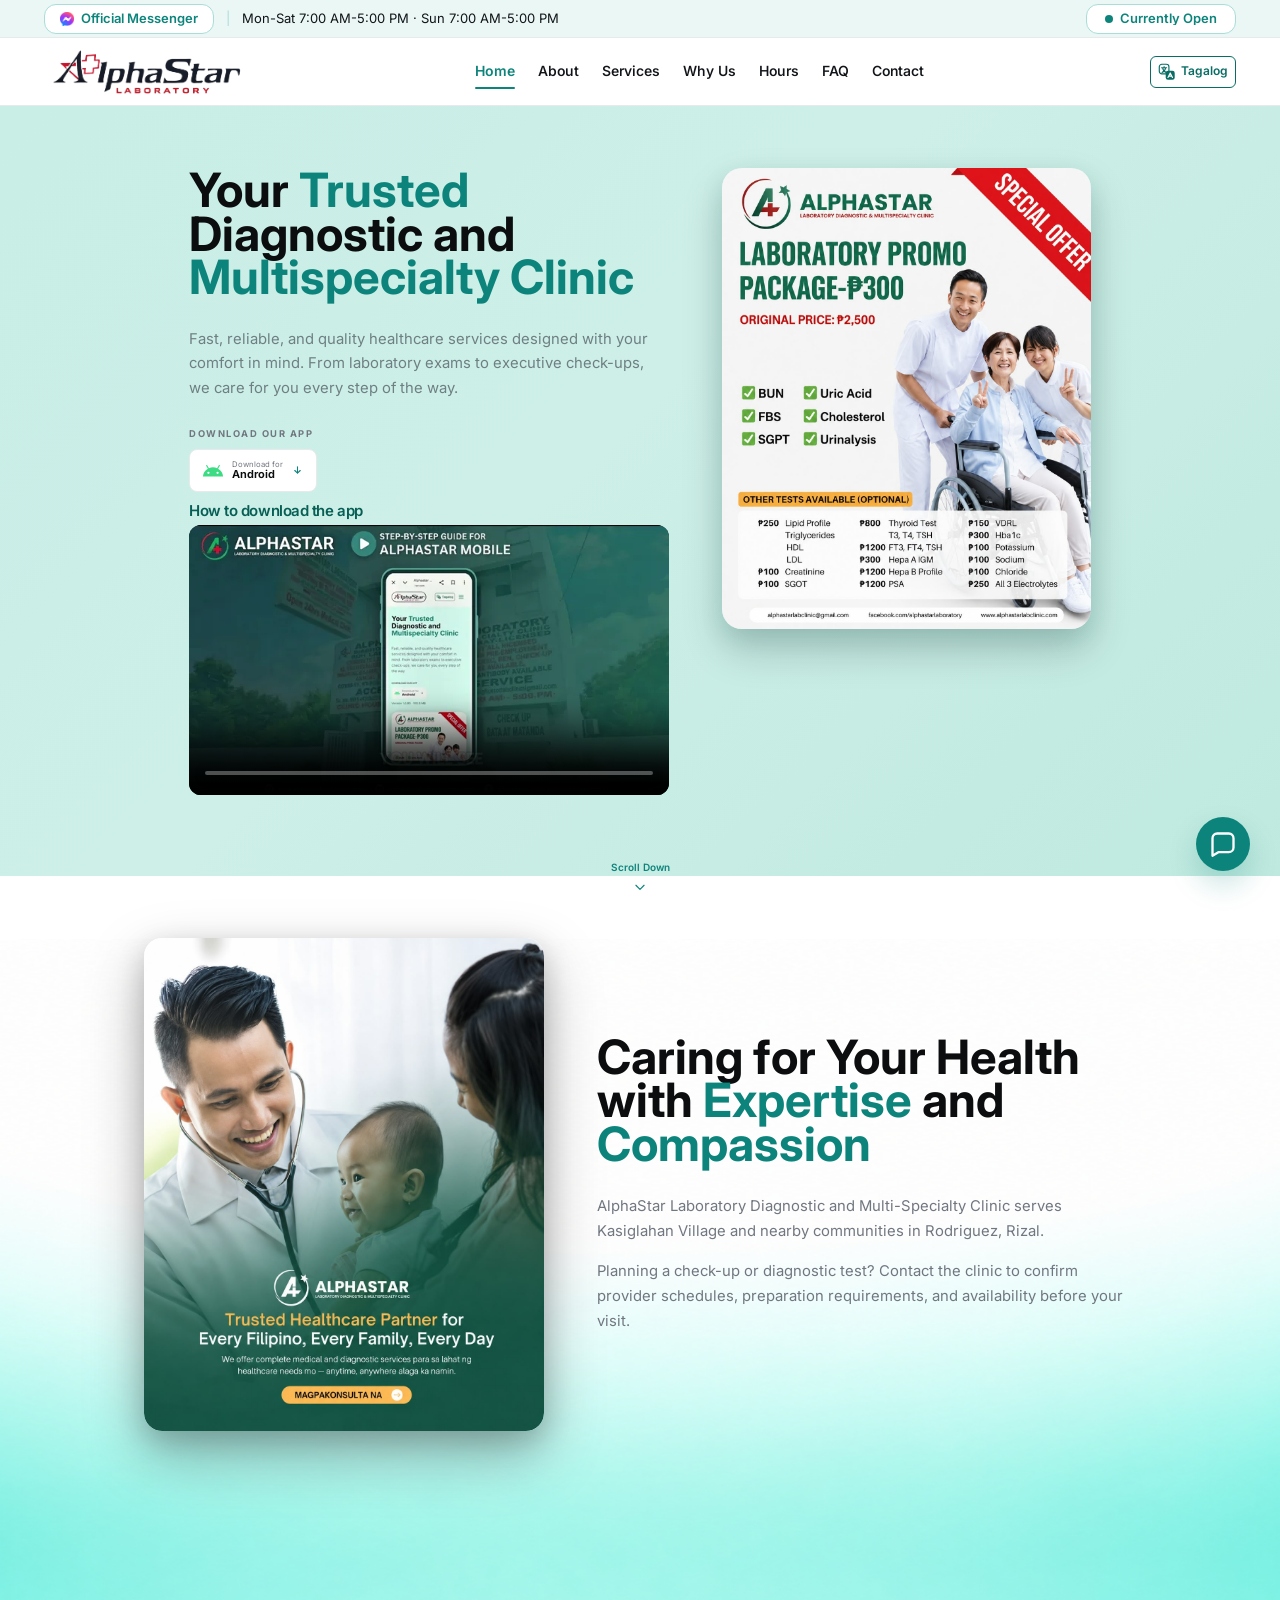
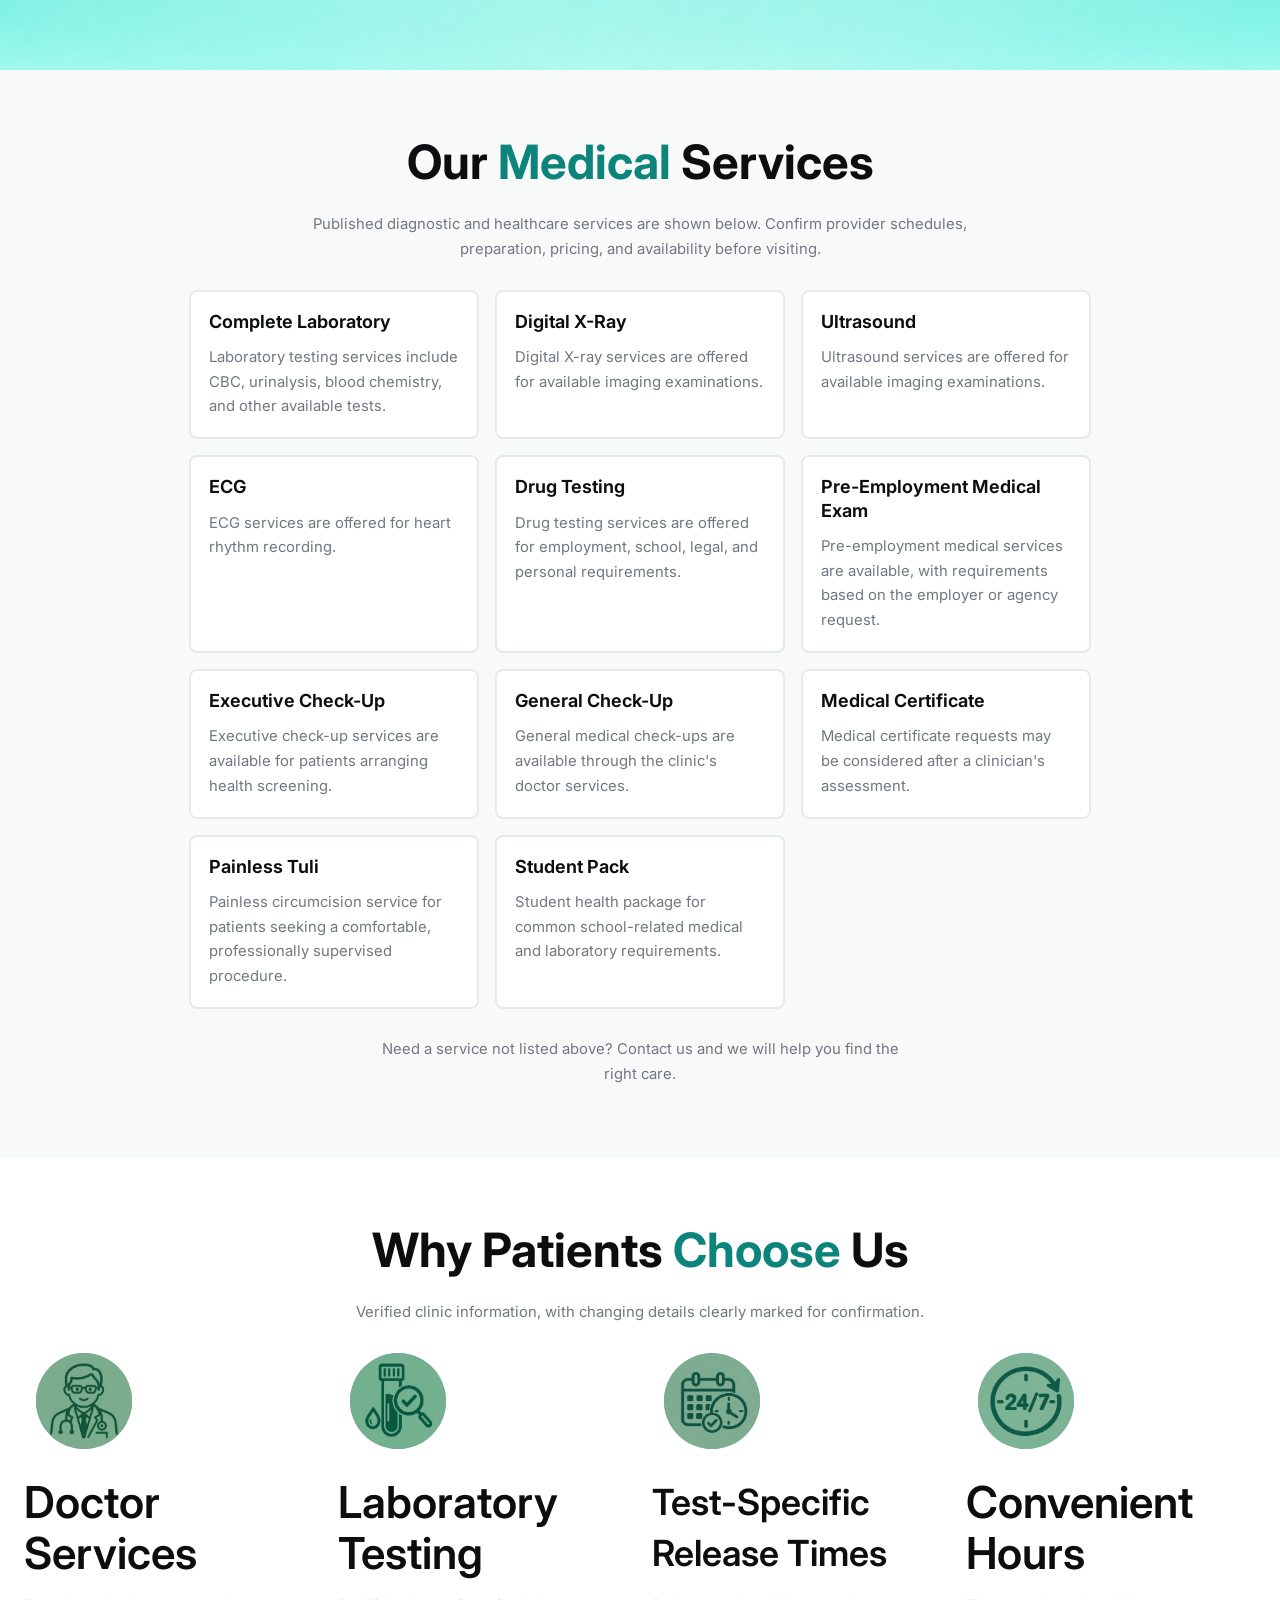
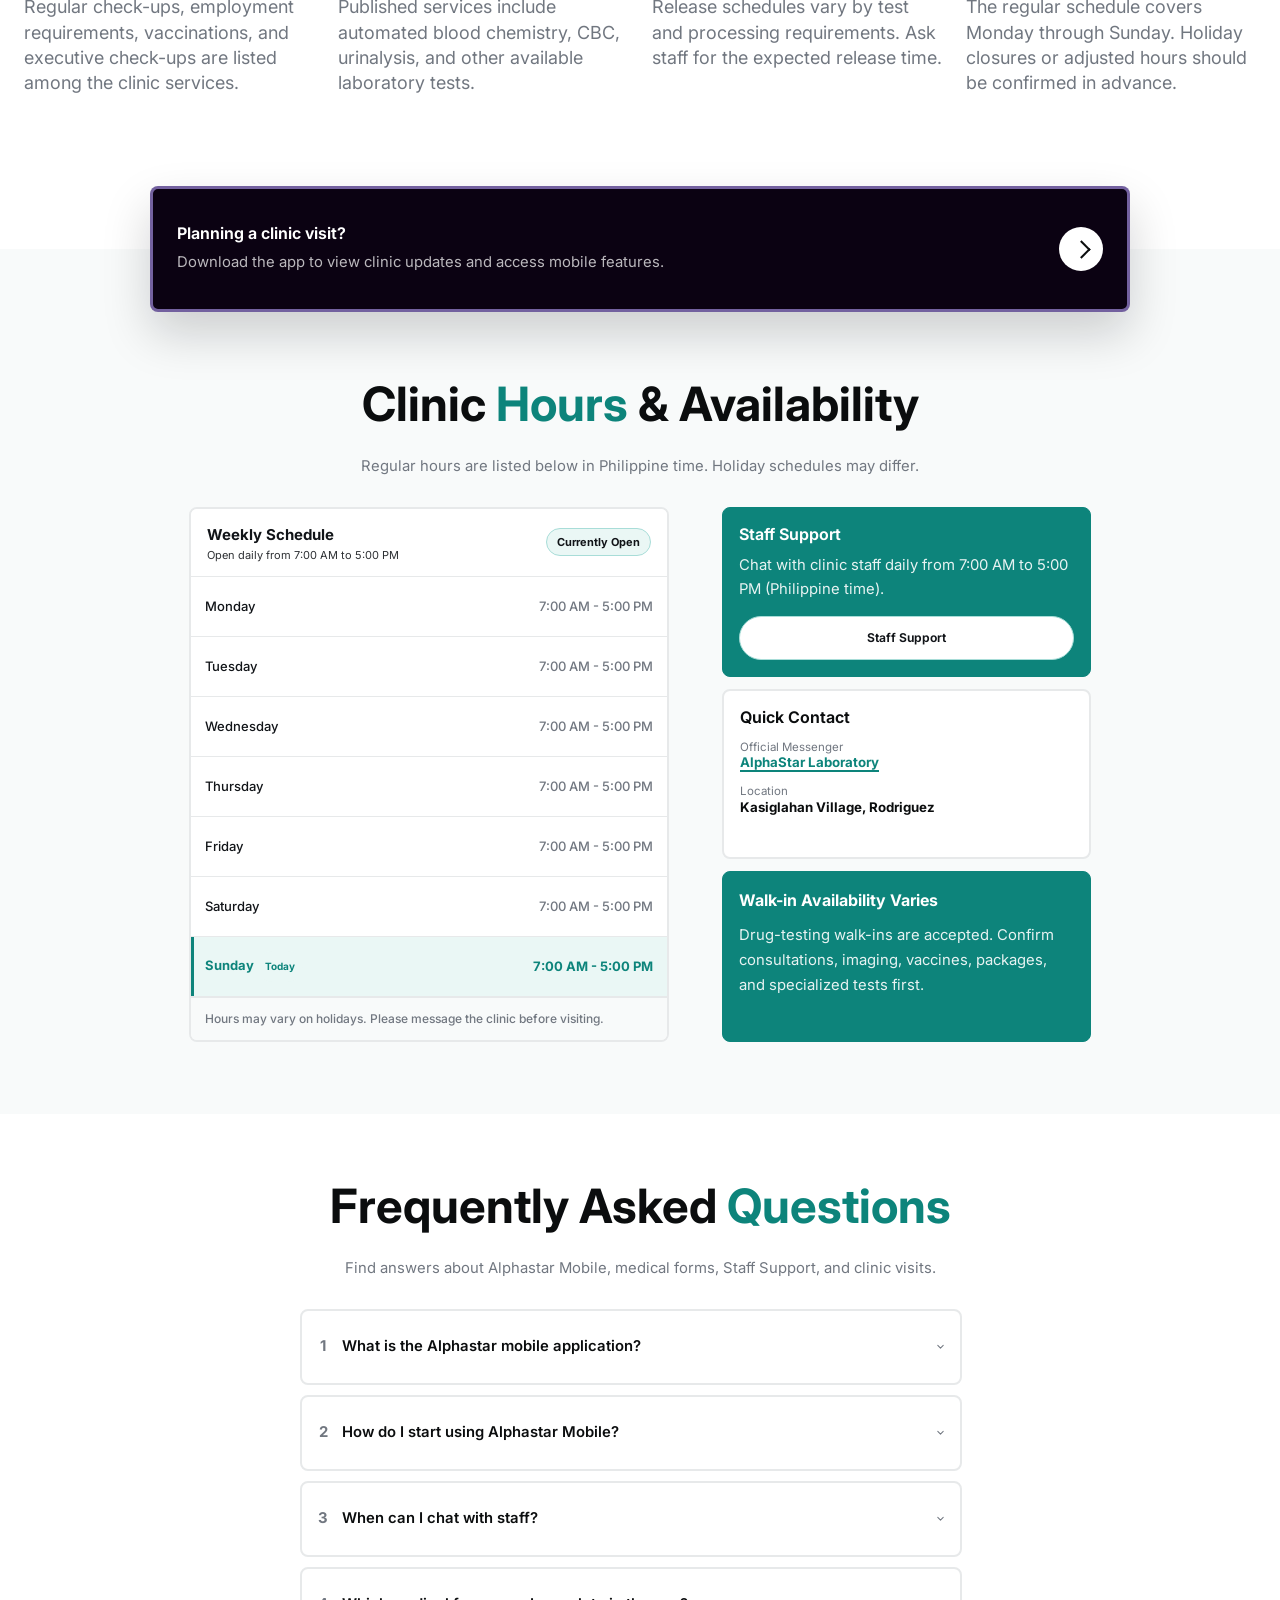
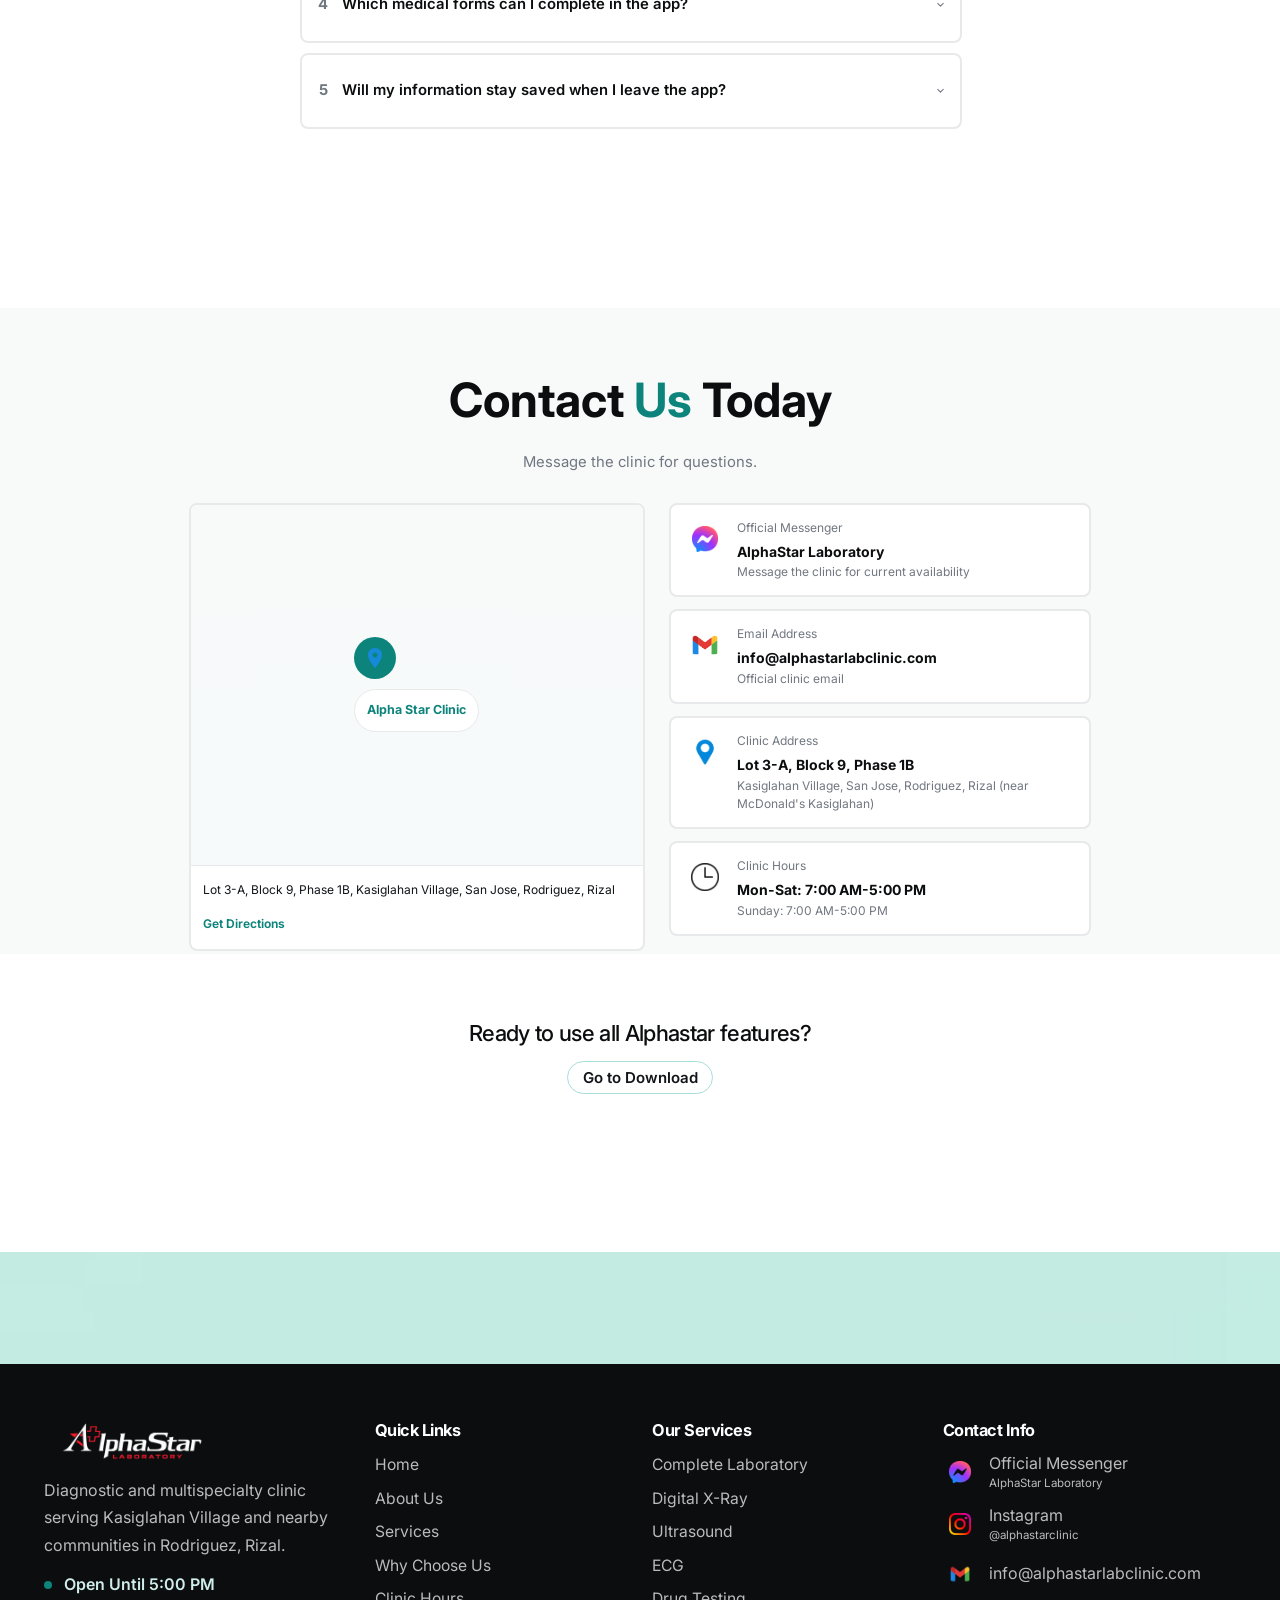
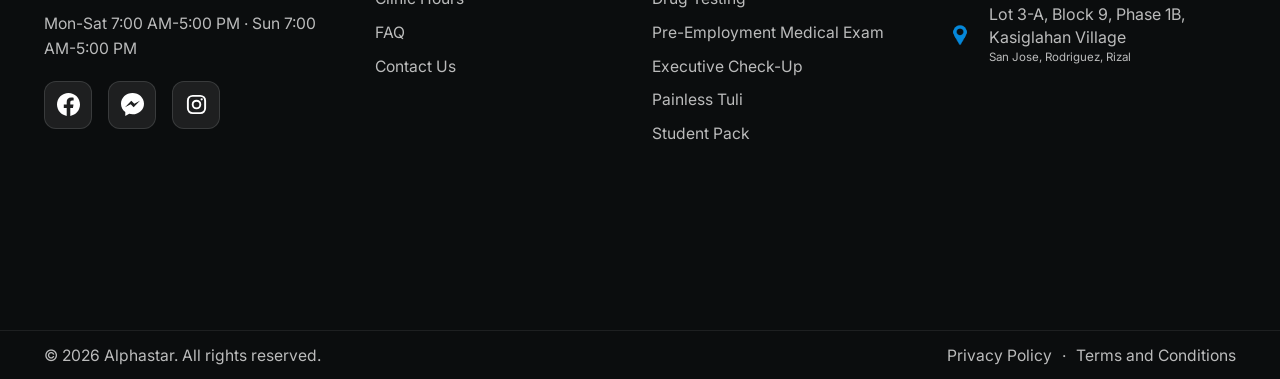
==== commit 65c17d22: "Show the Android tutorial player by default" ====
--- a/index.html
+++ b/index.html
@@ -33,7 +33,7 @@
   <link rel="stylesheet" href="assets/css/footer.css?v=20261012-1" />
   <link rel="stylesheet" href="assets/css/floating-btn.css?v=20260913-1" />
   <link rel="stylesheet" href="assets/css/premium-redesign.css?v=20261011-3" />
-  <link rel="stylesheet" href="assets/css/section-layout.css?v=20261125-download-layout" />
+  <link rel="stylesheet" href="assets/css/section-layout.css?v=20261125-visible-guide" />
   <link rel="stylesheet" href="assets/css/clinic-assistant.css?v=20261115-chat-flow" />
   <link rel="stylesheet" href="assets/css/site-language.css?v=20261012-6" />
   <link rel="stylesheet" href="assets/css/mobile-chrome.css?v=20261103-2" />
@@ -122,13 +122,13 @@
                 <span class="chrome-btn-arrow" aria-hidden="true"></span>
               </a>
             </div>
-            <details class="download-guide">
-              <summary><span id="download-guide-title" data-i18n="download.guide">How to download the app</span></summary>
+            <section class="download-guide" aria-labelledby="download-guide-title">
+              <h2 id="download-guide-title" data-i18n="download.guide">How to download the app</h2>
               <video controls playsinline preload="none" width="1280" height="720" aria-labelledby="download-guide-title" poster="assets/videos/how-to-download-poster.webp">
                 <source src="assets/videos/how-to-download.mp4?v=clear-guide-20261125" type="video/mp4" />
                 <a href="assets/videos/how-to-download.mp4?v=clear-guide-20261125" data-i18n="download.openGuide">Open the download guide video</a>
               </video>
-            </details>
+            </section>
           </div>
         </div>
         <div class="hero-image-wrap">
@@ -450,7 +450,7 @@
 
   <script src="assets/js/site-config.js?v=20261125-96"></script>
   <script src="assets/js/site-language.js?v=20261125-download-layout"></script>
-  <script src="assets/js/main.js?v=20261125-download-layout"></script>
+  <script src="assets/js/main.js?v=20261125-visible-guide"></script>
   <script src="assets/js/navbar.js?v=20261102-1"></script>
   <script src="assets/js/services.js?v=20261110-80"></script>
   <script src="assets/js/why-us.js?v=20261011-2"></script>
--- a/assets/css/section-layout.css
+++ b/assets/css/section-layout.css
@@ -1503,24 +1503,16 @@
 
 .download-guide {
   width: min(100%, 34rem);
-  margin-top: 4px;
-}
-
-.download-guide summary {
-  width: fit-content;
-  max-width: 100%;
-  min-height: 44px;
-  padding: 4px 0 10px;
+  margin-top: 8px;
+  padding: 0;
+}
+
+.download-guide h2 {
+  margin: 0;
   color: #075e54;
   font-size: .9375rem;
   font-weight: 600;
-  cursor: pointer;
-}
-
-.download-guide summary:focus-visible {
-  outline: 2px solid #075e54;
-  outline-offset: 3px;
-  border-radius: 4px;
+  line-height: 1.4;
 }
 
 .download-guide video {
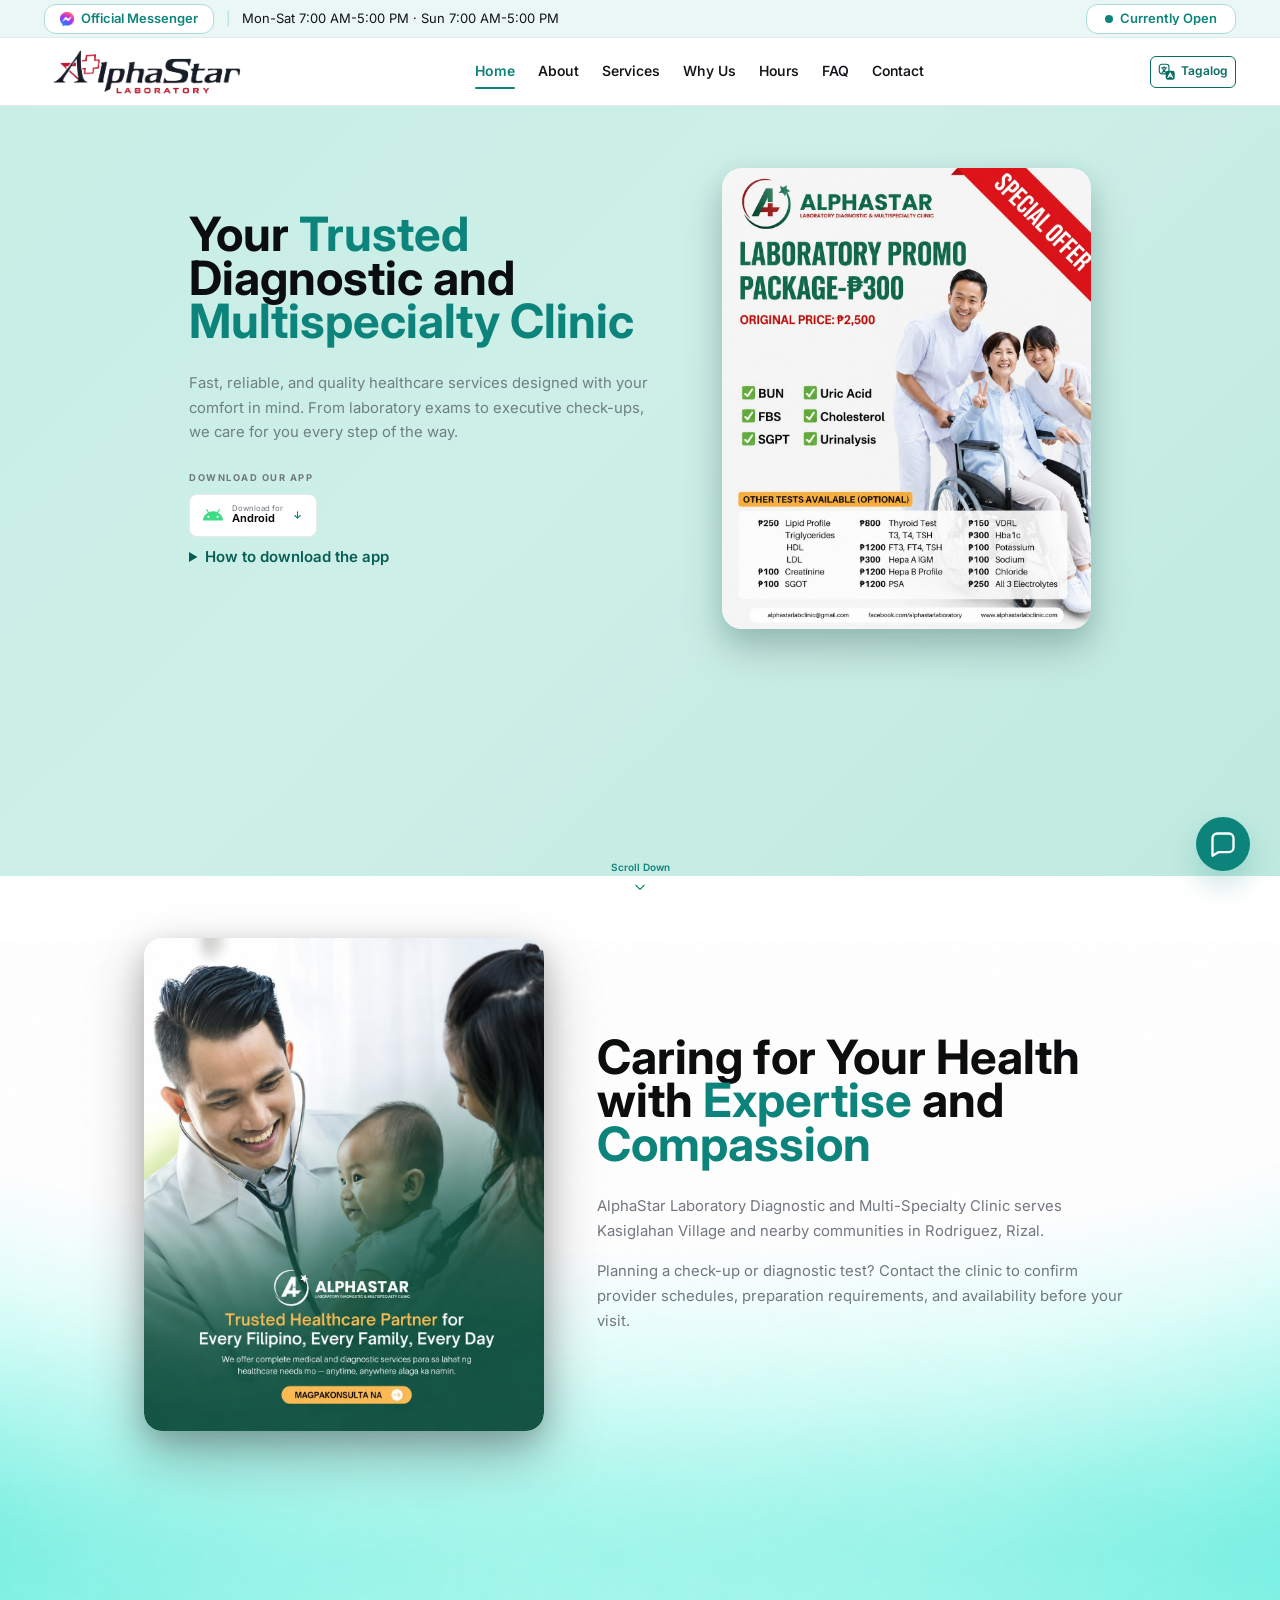
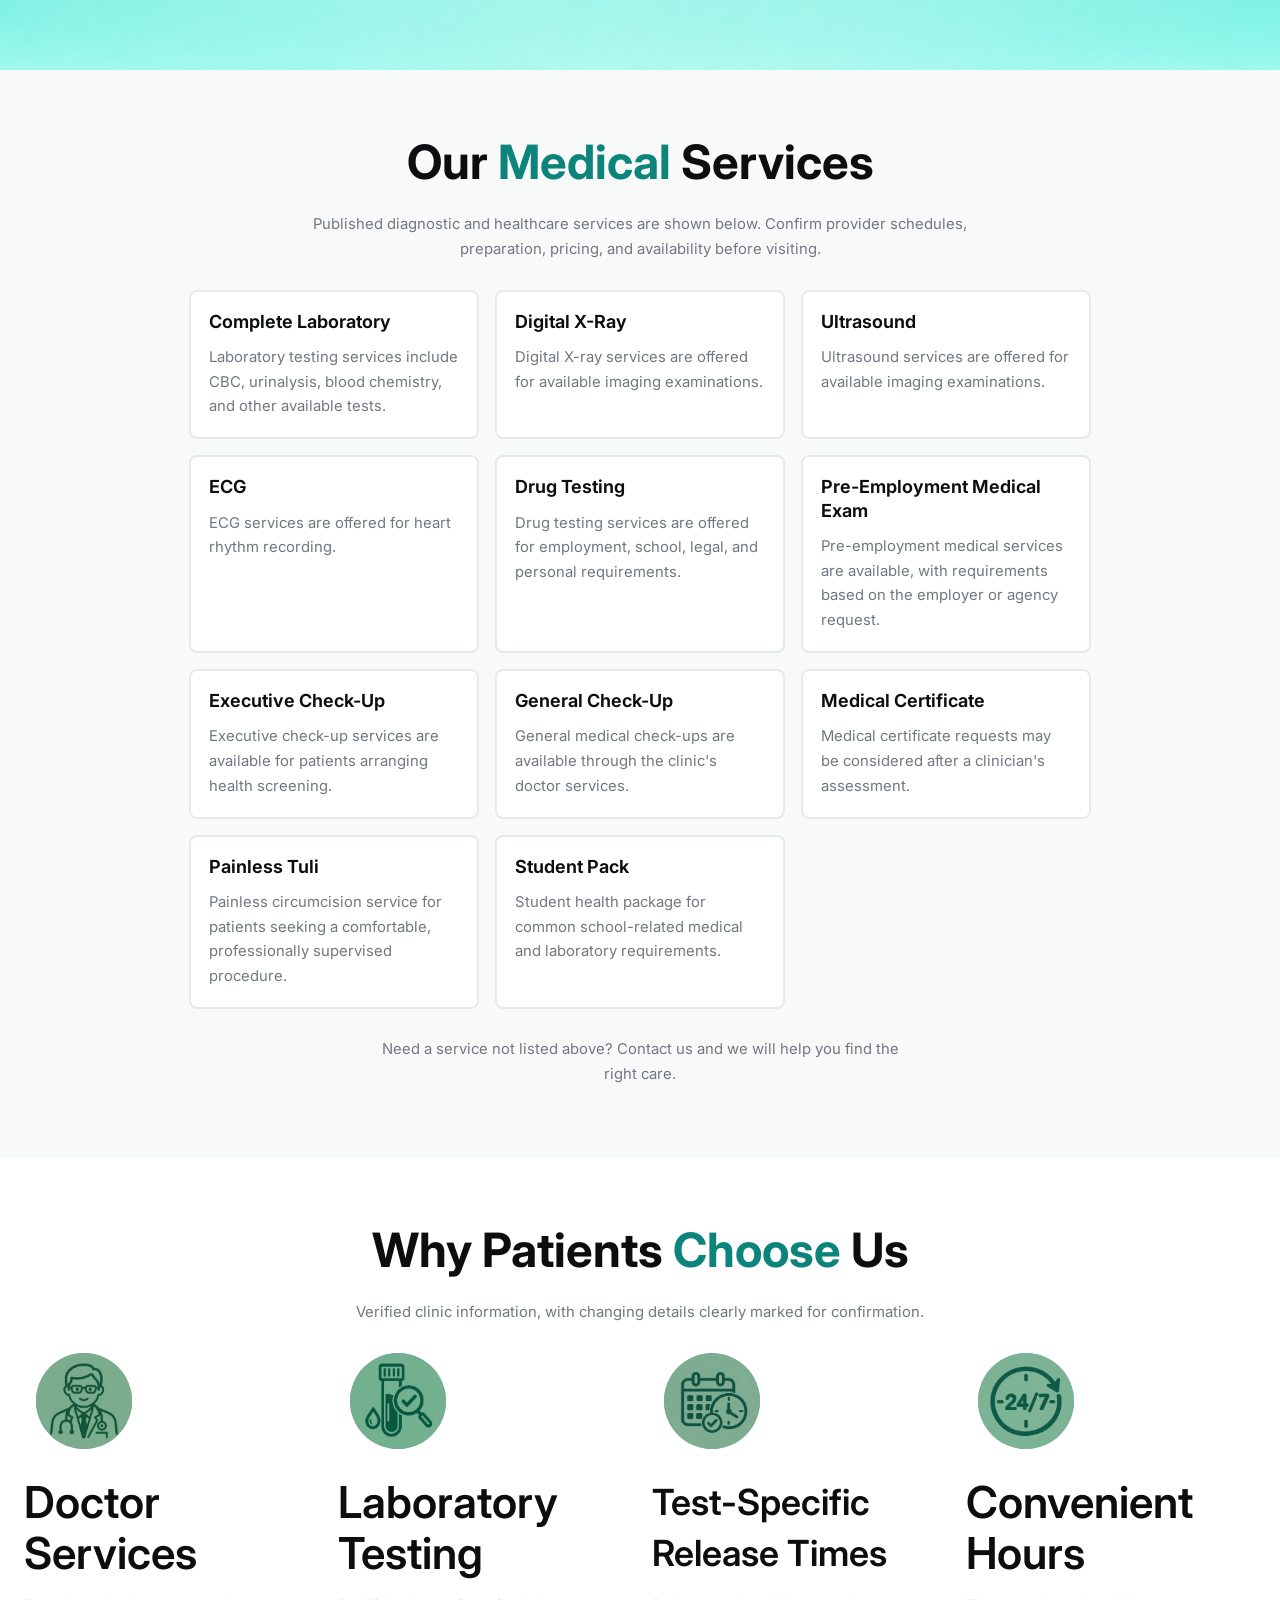
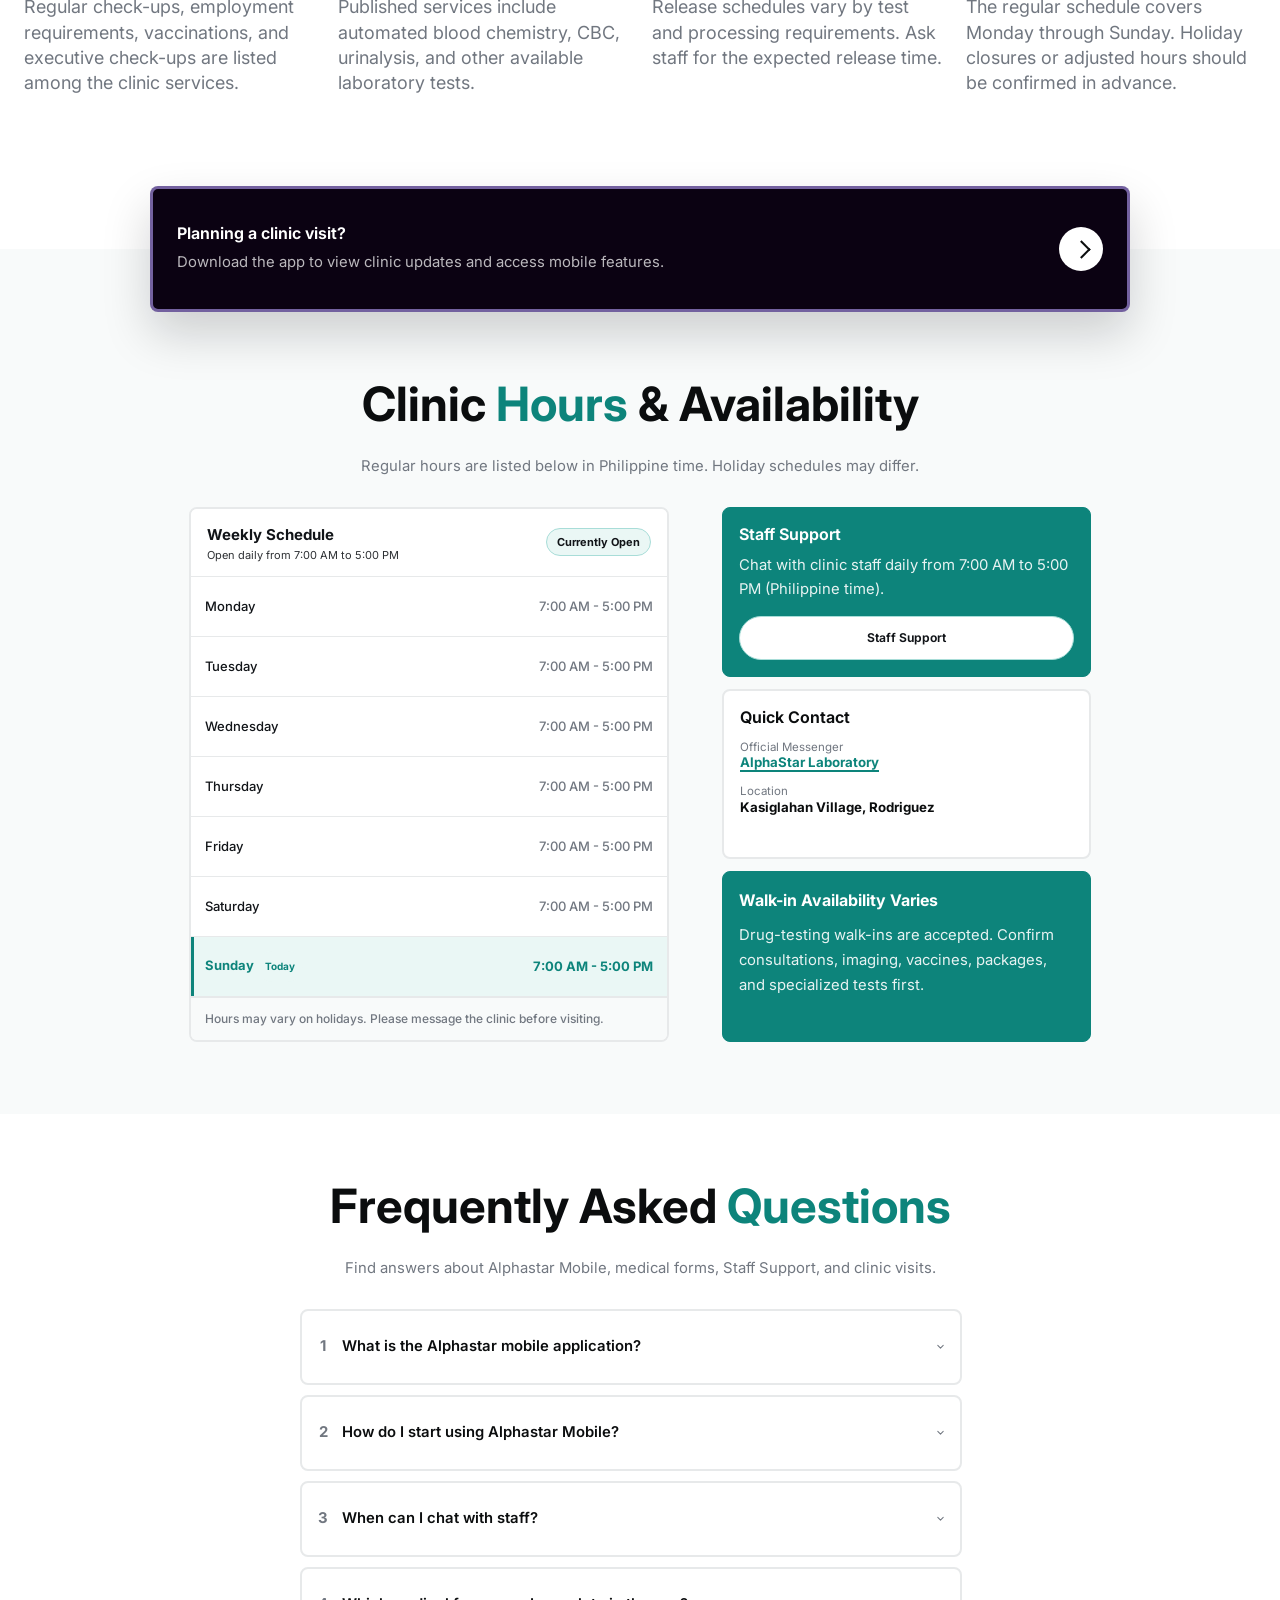
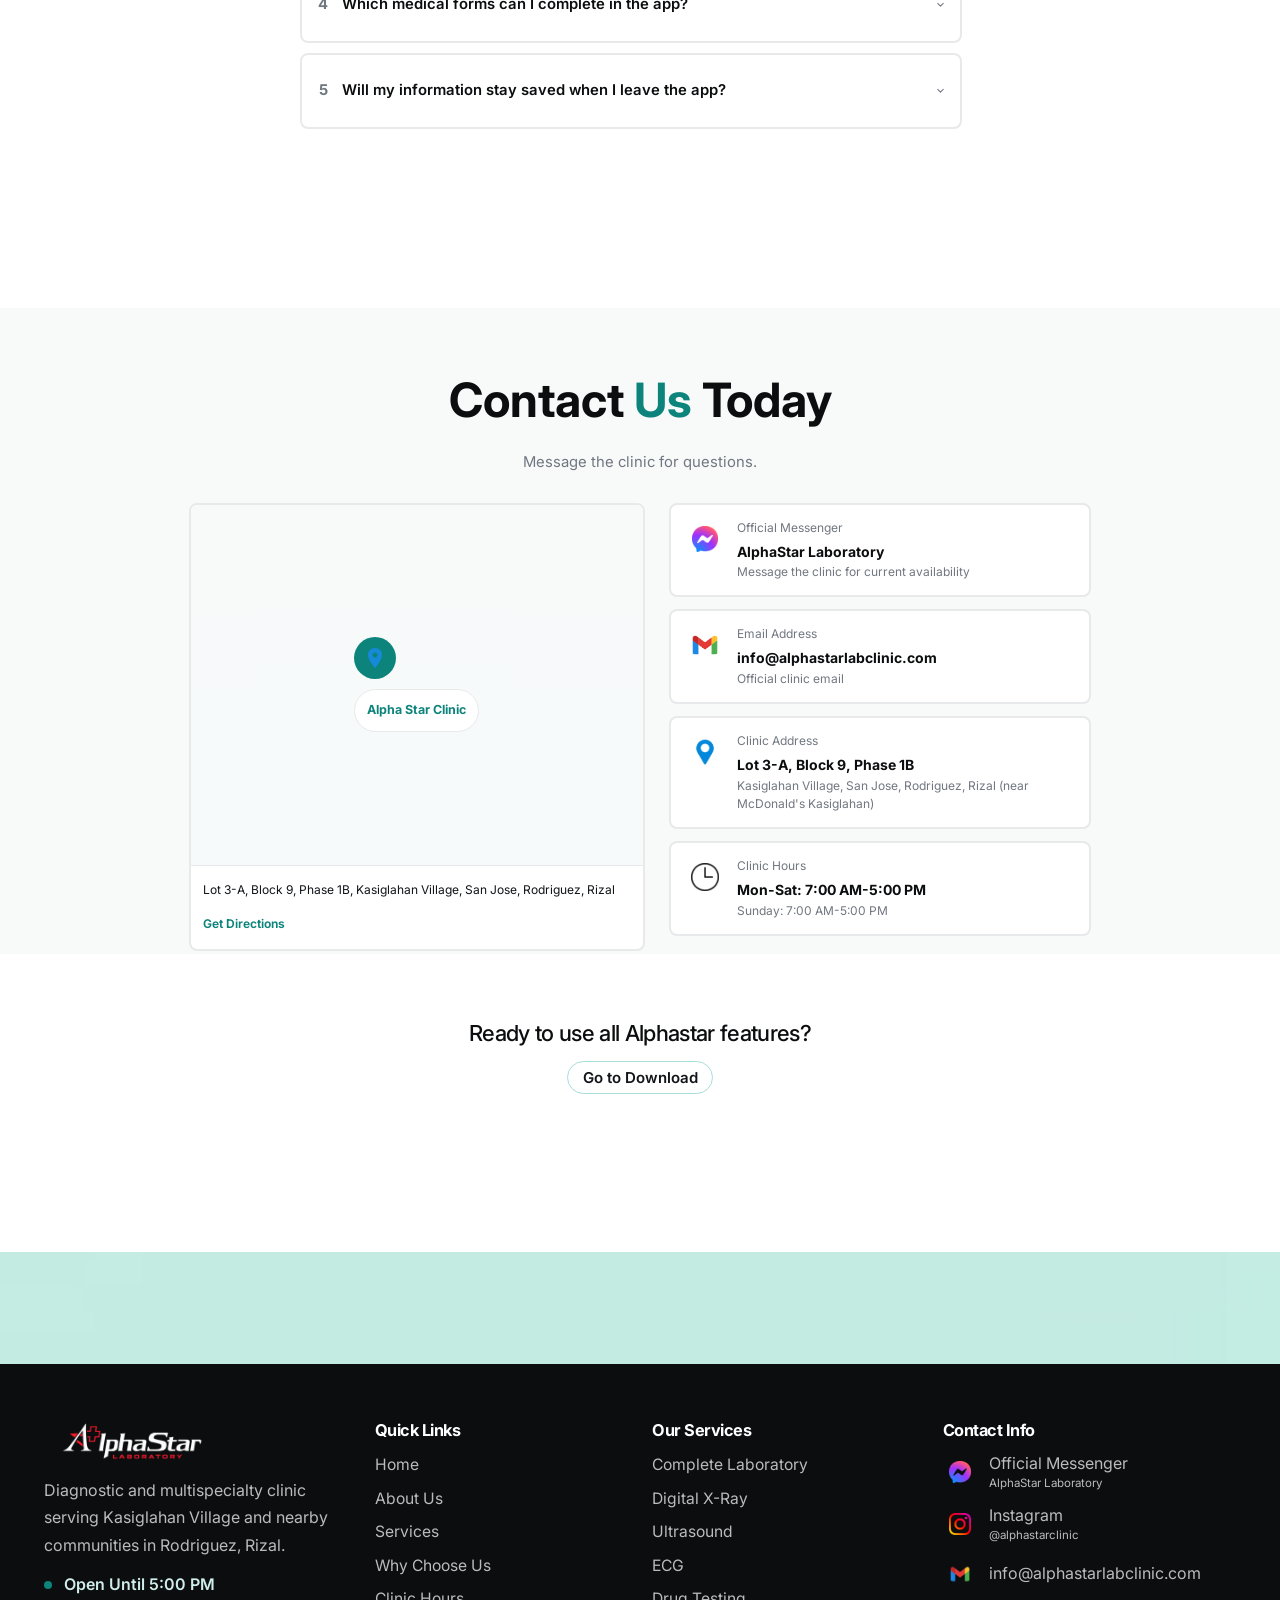
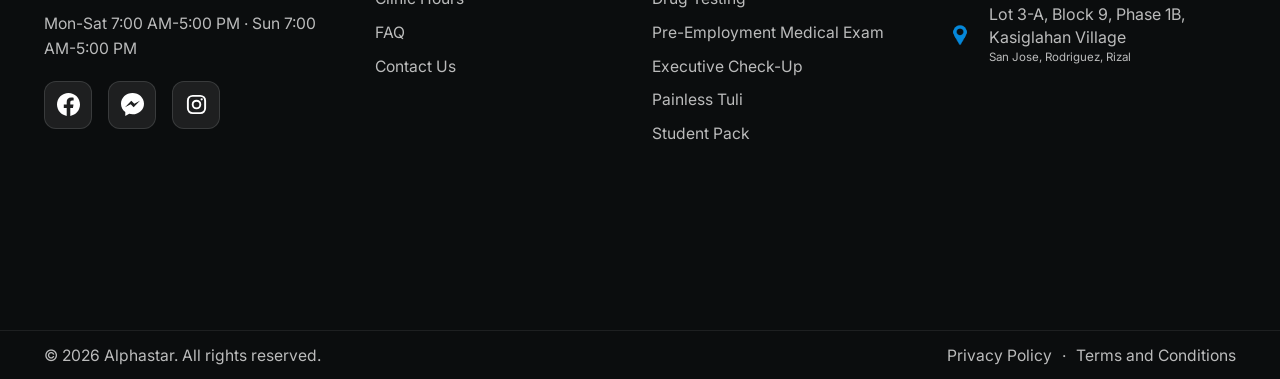
==== commit 09fe51be: "Restore the Android tutorial show and hide control" ====
--- a/index.html
+++ b/index.html
@@ -33,7 +33,7 @@
   <link rel="stylesheet" href="assets/css/footer.css?v=20261012-1" />
   <link rel="stylesheet" href="assets/css/floating-btn.css?v=20260913-1" />
   <link rel="stylesheet" href="assets/css/premium-redesign.css?v=20261011-3" />
-  <link rel="stylesheet" href="assets/css/section-layout.css?v=20261125-visible-guide" />
+  <link rel="stylesheet" href="assets/css/section-layout.css?v=20261125-download-layout" />
   <link rel="stylesheet" href="assets/css/clinic-assistant.css?v=20261115-chat-flow" />
   <link rel="stylesheet" href="assets/css/site-language.css?v=20261012-6" />
   <link rel="stylesheet" href="assets/css/mobile-chrome.css?v=20261103-2" />
@@ -122,13 +122,13 @@
                 <span class="chrome-btn-arrow" aria-hidden="true"></span>
               </a>
             </div>
-            <section class="download-guide" aria-labelledby="download-guide-title">
-              <h2 id="download-guide-title" data-i18n="download.guide">How to download the app</h2>
+            <details class="download-guide">
+              <summary><span id="download-guide-title" data-i18n="download.guide">How to download the app</span></summary>
               <video controls playsinline preload="none" width="1280" height="720" aria-labelledby="download-guide-title" poster="assets/videos/how-to-download-poster.webp">
                 <source src="assets/videos/how-to-download.mp4?v=clear-guide-20261125" type="video/mp4" />
                 <a href="assets/videos/how-to-download.mp4?v=clear-guide-20261125" data-i18n="download.openGuide">Open the download guide video</a>
               </video>
-            </section>
+            </details>
           </div>
         </div>
         <div class="hero-image-wrap">
@@ -450,7 +450,7 @@
 
   <script src="assets/js/site-config.js?v=20261125-96"></script>
   <script src="assets/js/site-language.js?v=20261125-download-layout"></script>
-  <script src="assets/js/main.js?v=20261125-visible-guide"></script>
+  <script src="assets/js/main.js?v=20261125-download-layout"></script>
   <script src="assets/js/navbar.js?v=20261102-1"></script>
   <script src="assets/js/services.js?v=20261110-80"></script>
   <script src="assets/js/why-us.js?v=20261011-2"></script>
--- a/assets/css/section-layout.css
+++ b/assets/css/section-layout.css
@@ -1503,16 +1503,24 @@
 
 .download-guide {
   width: min(100%, 34rem);
-  margin-top: 8px;
-  padding: 0;
-}
-
-.download-guide h2 {
-  margin: 0;
+  margin-top: 4px;
+}
+
+.download-guide summary {
+  width: fit-content;
+  max-width: 100%;
+  min-height: 44px;
+  padding: 4px 0 10px;
   color: #075e54;
   font-size: .9375rem;
   font-weight: 600;
-  line-height: 1.4;
+  cursor: pointer;
+}
+
+.download-guide summary:focus-visible {
+  outline: 2px solid #075e54;
+  outline-offset: 3px;
+  border-radius: 4px;
 }
 
 .download-guide video {
